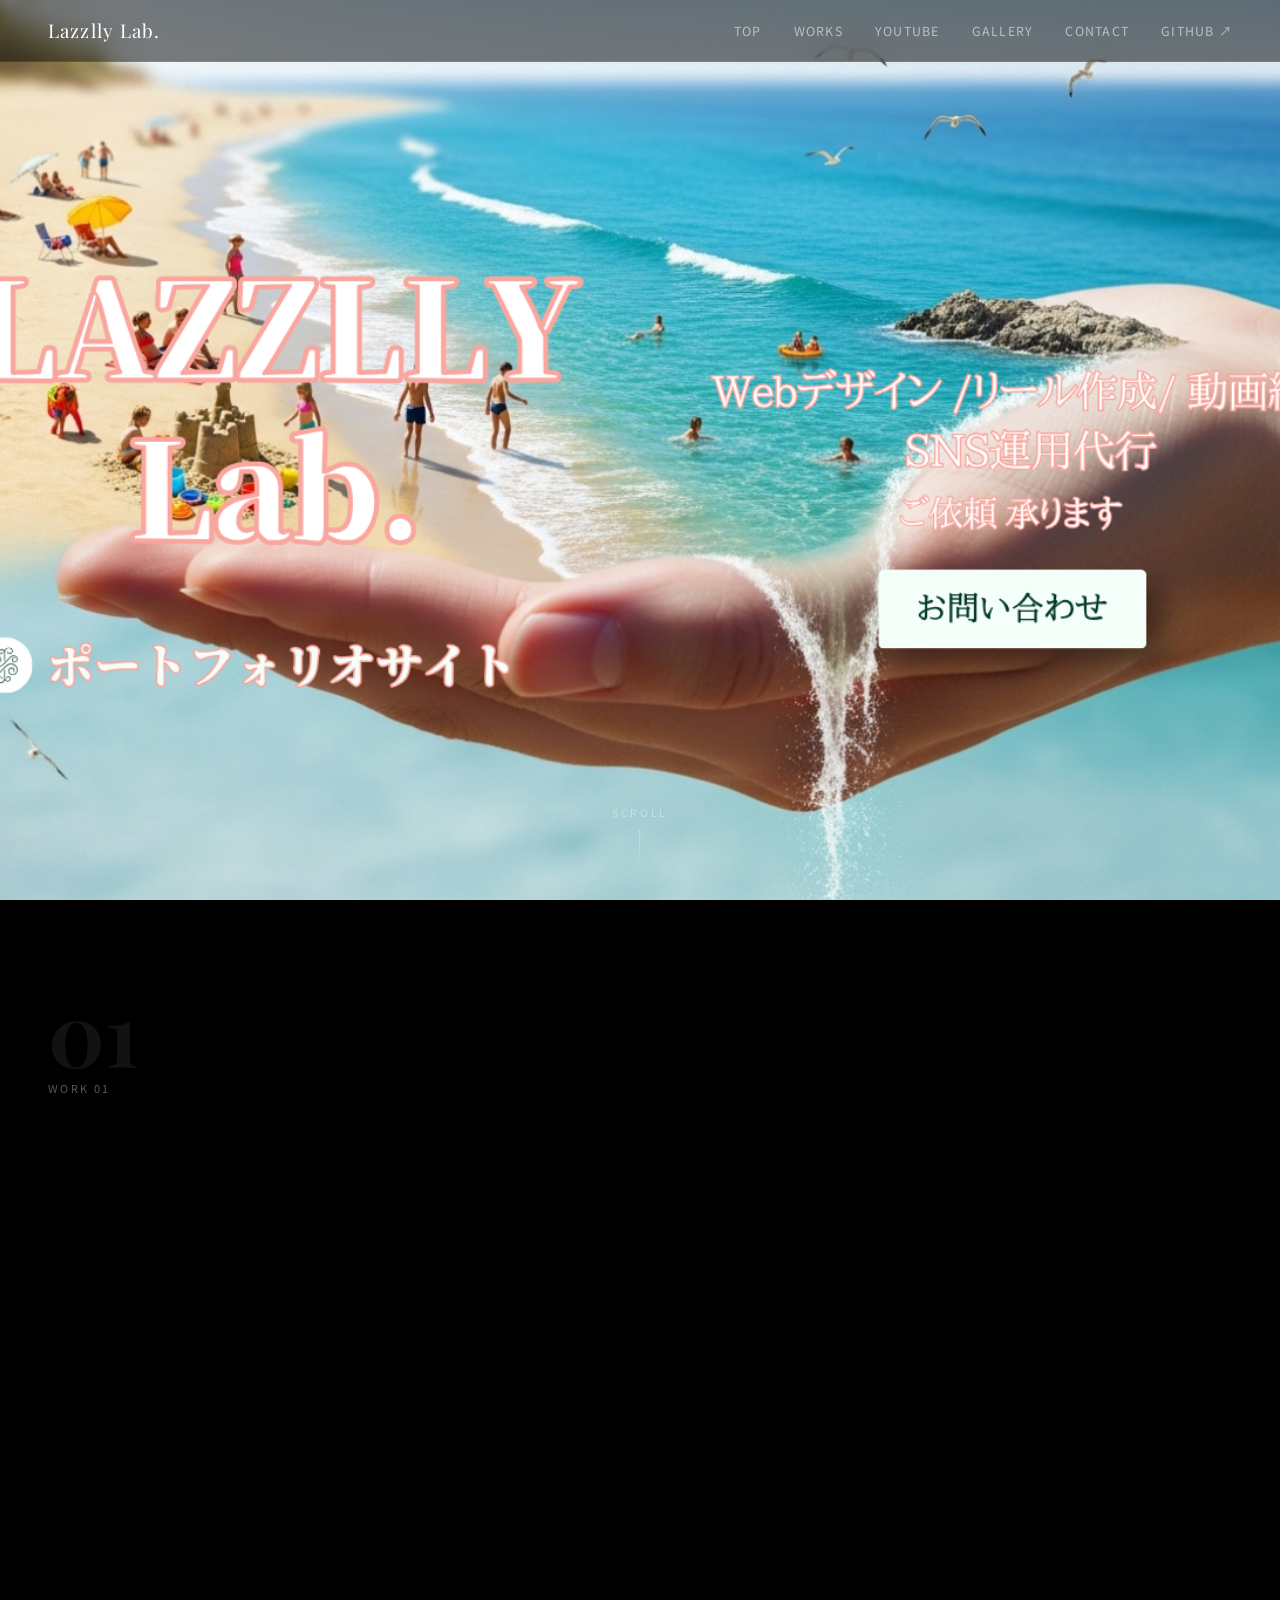
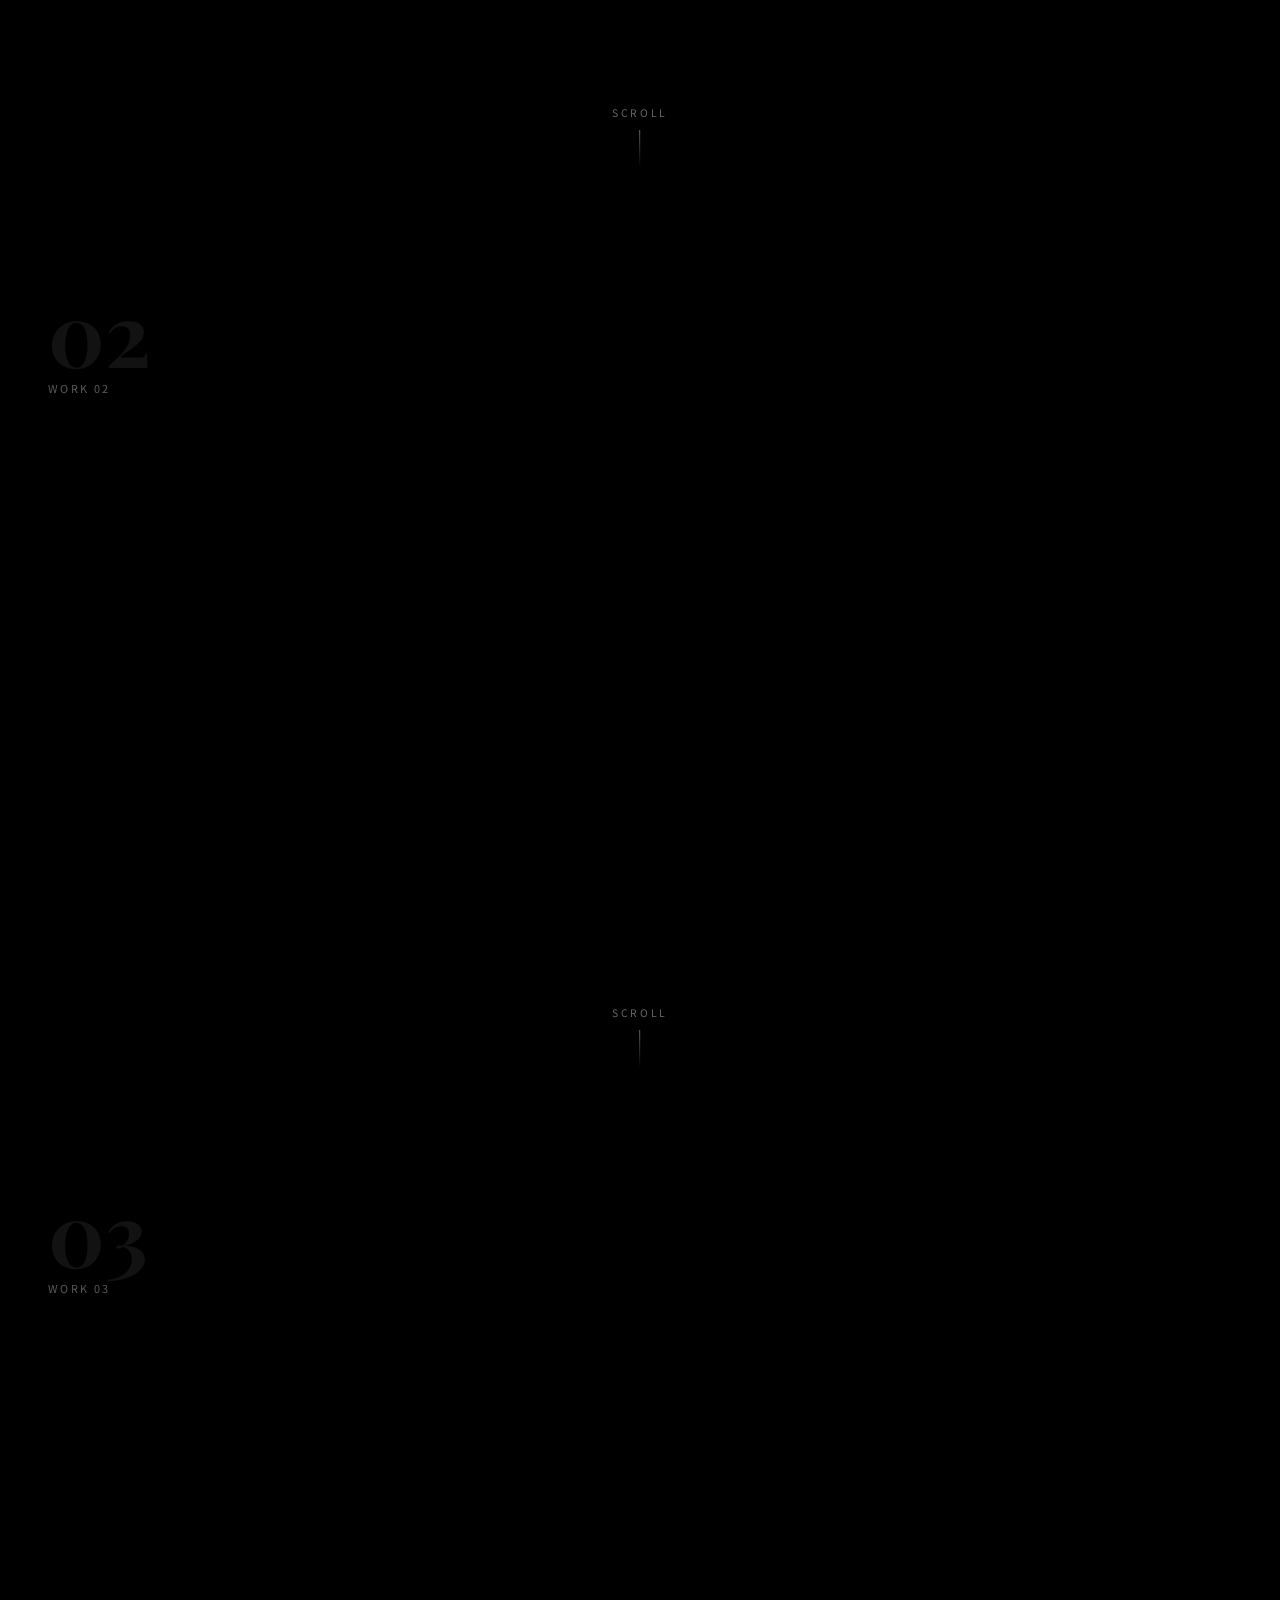
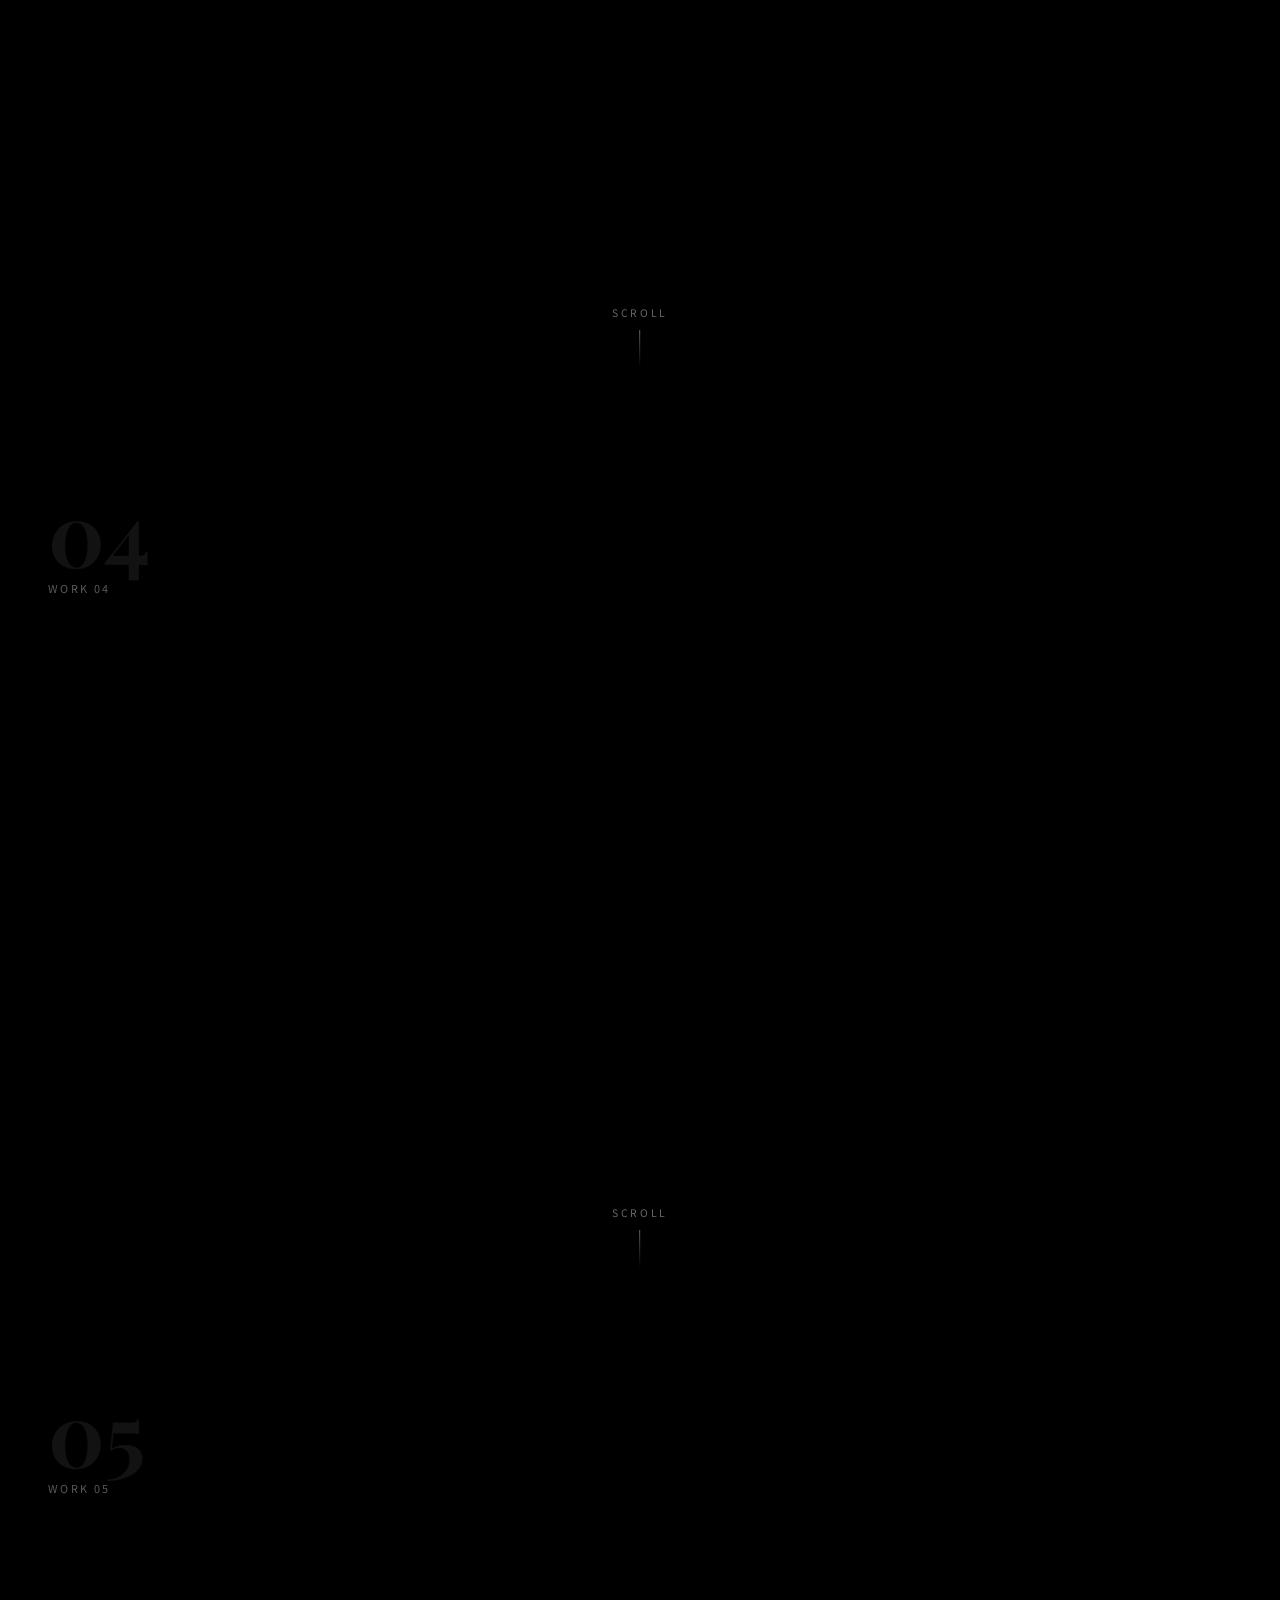
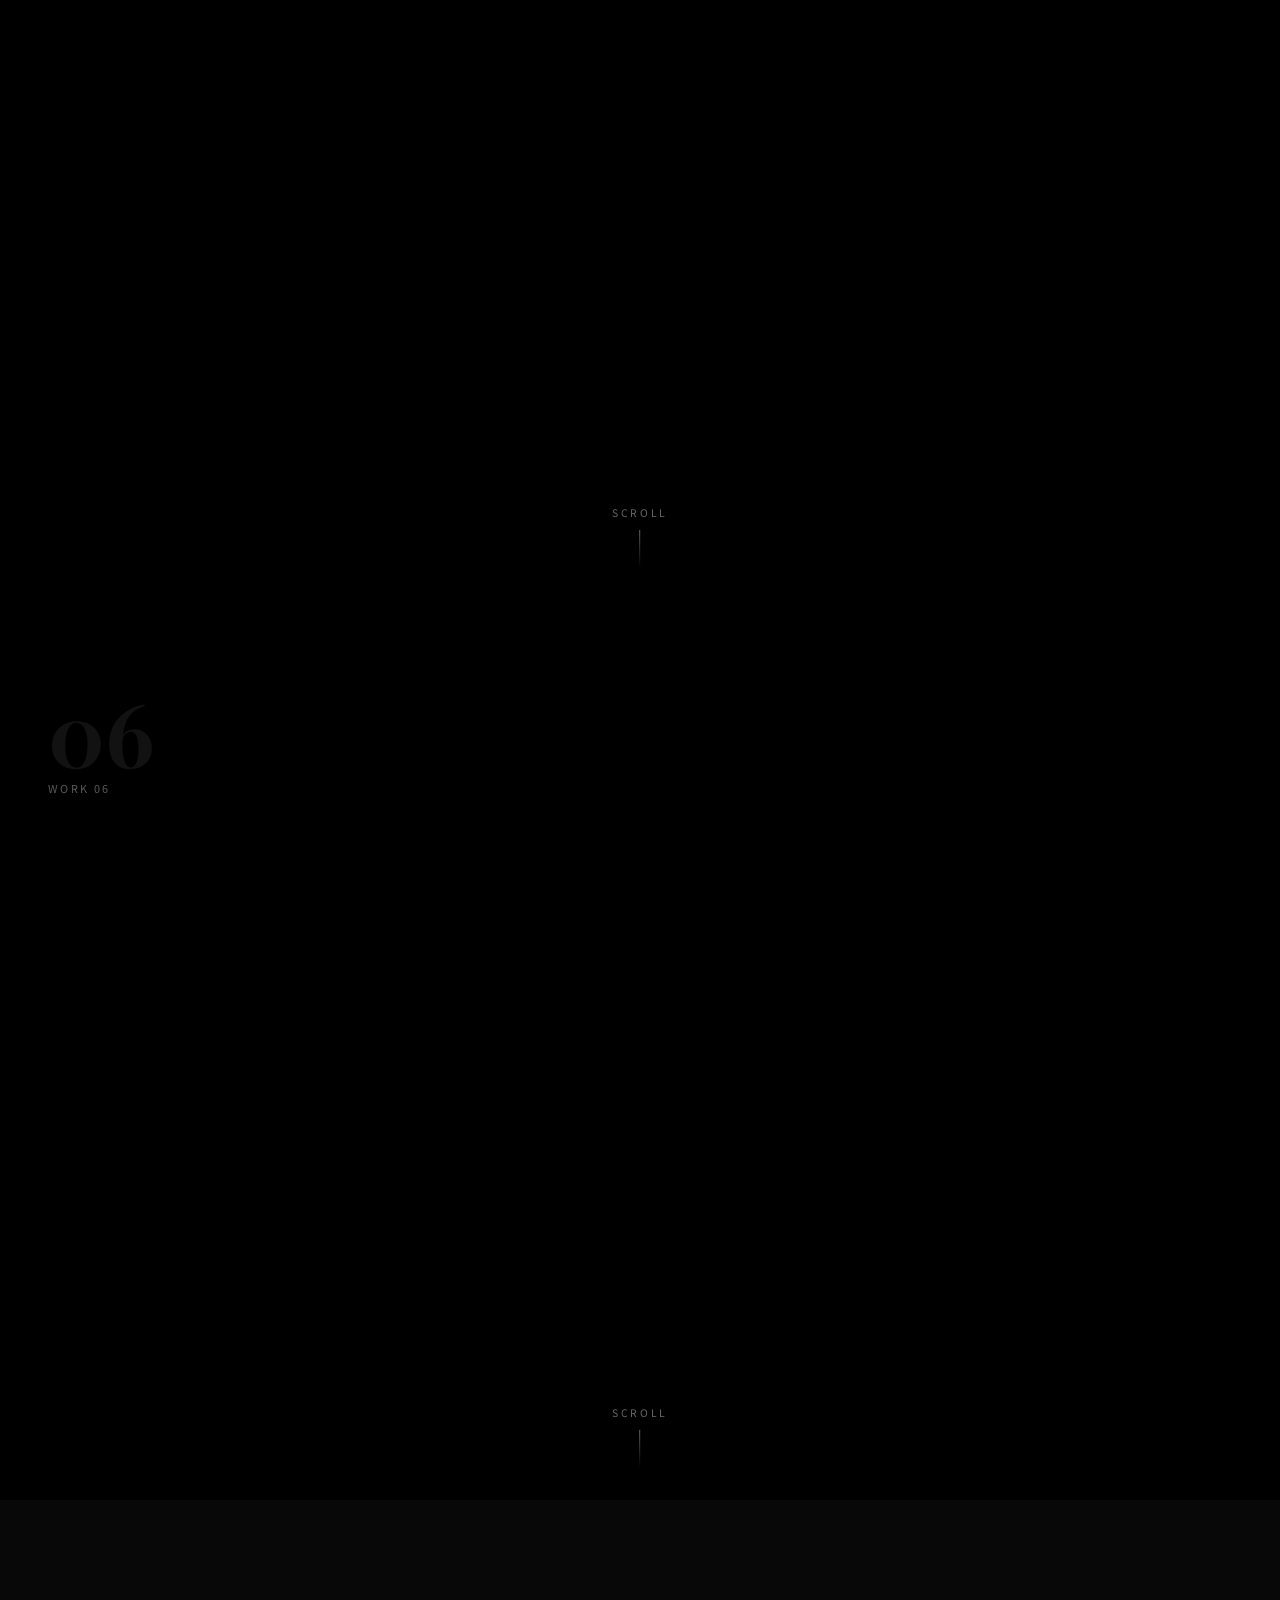
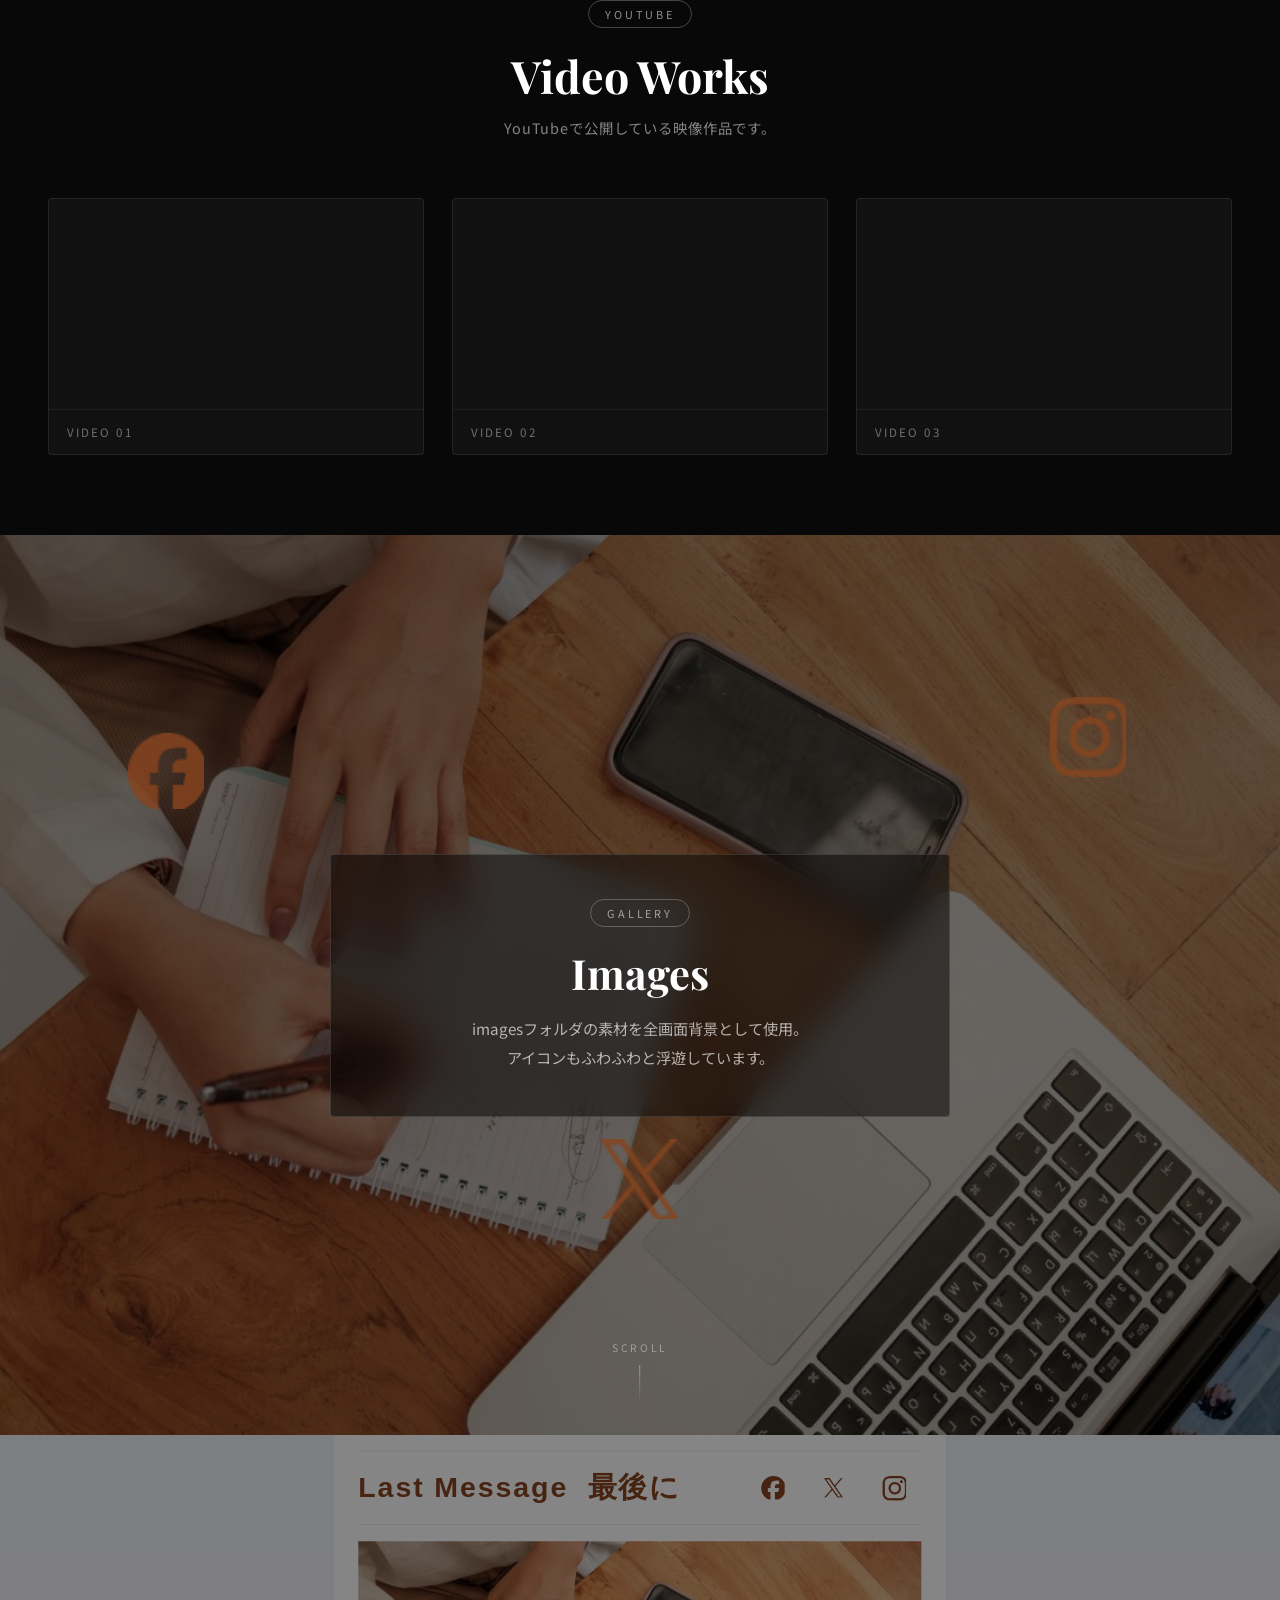
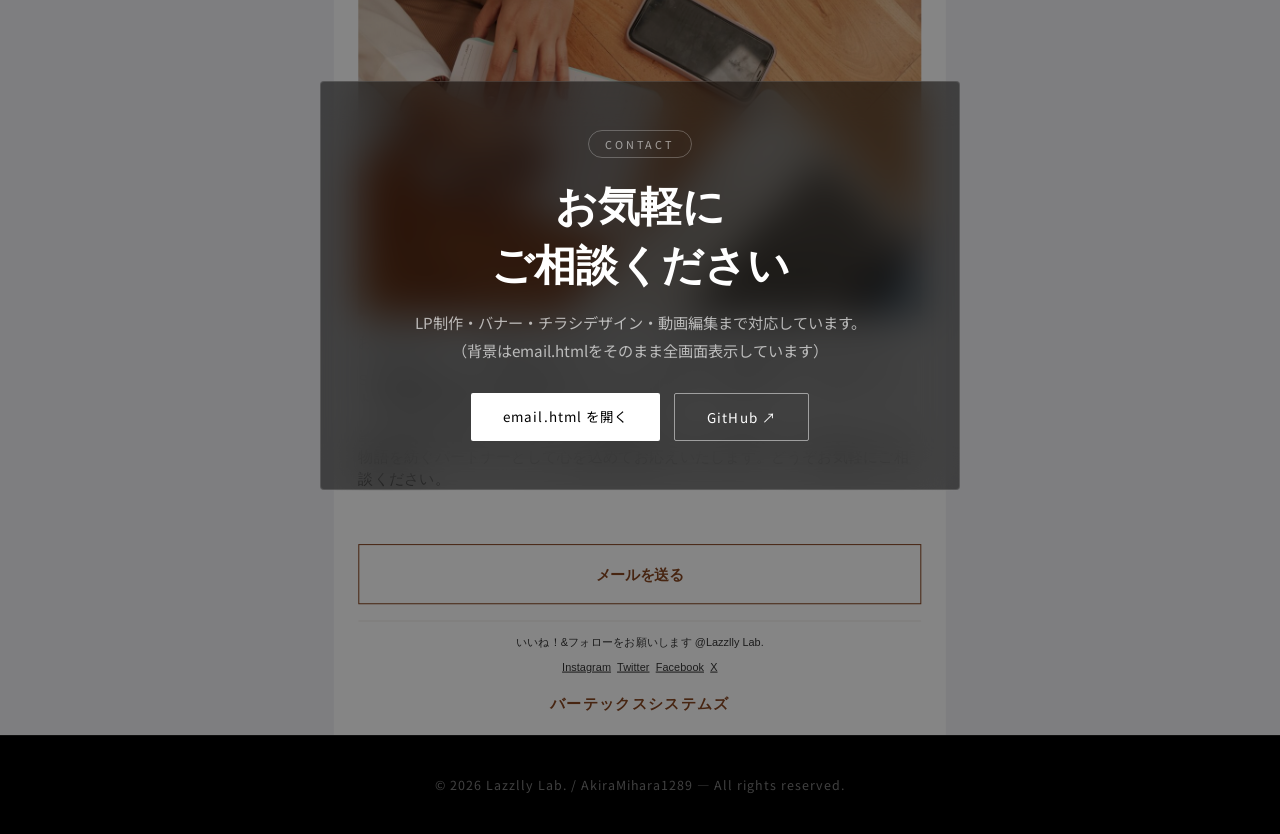
==== index.html @ 840fc4e5 "Add files via upload" ====
<!DOCTYPE html>
<html lang="ja">
<head>
  <meta charset="UTF-8">
  <meta name="viewport" content="width=device-width, initial-scale=1.0">
  <title>Portfolio | Lazzlly Lab.</title>
  <link rel="preconnect" href="https://fonts.googleapis.com">
  <link href="https://fonts.googleapis.com/css2?family=Playfair+Display:ital,wght@0,400;0,700;1,400&family=Noto+Sans+JP:wght@300;400&display=swap" rel="stylesheet">
  <style>
    *, *::before, *::after { box-sizing: border-box; margin: 0; padding: 0; }
    html { scroll-behavior: smooth; }

    body {
      font-family: "Noto Sans JP", sans-serif;
      color: #fff;
      background: #080808;
      overflow-x: hidden;
    }

    a { color: inherit; text-decoration: none; }

    /* ========= ナビ ========= */
    nav {
      position: fixed;
      top: 0; left: 0; right: 0;
      z-index: 100;
      padding: 18px 48px;
      display: flex;
      align-items: center;
      justify-content: space-between;
      background: rgba(0, 0, 0, 0.5);
      backdrop-filter: blur(16px);
      -webkit-backdrop-filter: blur(16px);
      border-bottom: 1px solid rgba(255,255,255,0.08);
    }

    .logo {
      font-family: "Playfair Display", serif;
      font-size: 1.18rem;
      letter-spacing: 0.06em;
      color: #fff;
    }

    .nav-links {
      display: flex;
      gap: 32px;
      font-size: 0.78rem;
      letter-spacing: 0.1em;
      text-transform: uppercase;
      color: rgba(255,255,255,0.55);
    }

    .nav-links a:hover { color: #fff; transition: color 0.2s; }

    /* ========= 共通セクション ========= */
    .sec {
      position: relative;
      width: 100%;
      height: 100vh;
      min-height: 500px;
      overflow: hidden;
      display: flex;
      align-items: center;
      justify-content: center;
      background: #000;
    }

    /* 全画面背景動画 — contain で全体表示（横動画） */
    .sec-video {
      position: absolute;
      inset: 0;
      width: 100%;
      height: 100%;
      object-fit: contain;
      z-index: 0;
    }

    /* 縦長（A4）動画 — cover で横幅いっぱいに表示 */
    .sec-video-cover {
      position: absolute;
      inset: 0;
      width: 100%;
      height: 100%;
      object-fit: cover;
      z-index: 0;
    }

    /* 全画面背景画像 */
    .sec-img {
      position: absolute;
      inset: 0;
      background-size: cover;
      background-position: center;
      z-index: 0;
    }

    /* 薄いオーバーレイ */
    .ov {
      position: absolute;
      inset: 0;
      z-index: 1;
    }

    /* ヒーローテキストパネル */
    .hero-box {
      position: relative;
      z-index: 2;
      text-align: center;
      padding: 52px 60px;
      max-width: 780px;
      width: 90%;
      background: rgba(0, 0, 0, 0.42);
      backdrop-filter: blur(18px);
      -webkit-backdrop-filter: blur(18px);
      border: 1px solid rgba(255,255,255,0.15);
      border-radius: 4px;
    }

    .tag {
      display: inline-block;
      font-size: 0.68rem;
      letter-spacing: 0.26em;
      text-transform: uppercase;
      color: rgba(255,255,255,0.55);
      margin-bottom: 18px;
      padding: 5px 16px;
      border: 1px solid rgba(255,255,255,0.25);
      border-radius: 999px;
    }

    .hero-box h1 {
      font-family: "Playfair Display", serif;
      font-weight: 700;
      font-size: clamp(2.2rem, 5.5vw, 3.8rem);
      line-height: 1.2;
      letter-spacing: 0.01em;
      margin-bottom: 18px;
      text-shadow: 0 4px 32px rgba(0,0,0,0.6);
      color: #fff;
    }

    .hero-box h1 em {
      font-style: italic;
      color: rgba(255,255,255,0.75);
    }

    .hero-box p {
      font-size: clamp(0.88rem, 1.6vw, 0.98rem);
      color: rgba(255,255,255,0.7);
      line-height: 1.9;
      margin-bottom: 28px;
    }

    .btn-row {
      display: flex;
      gap: 14px;
      justify-content: center;
      flex-wrap: wrap;
    }

    .btn {
      display: inline-block;
      padding: 13px 32px;
      border-radius: 2px;
      font-size: 0.84rem;
      font-weight: 400;
      letter-spacing: 0.08em;
      transition: 0.22s ease;
    }

    .btn-white {
      background: #fff;
      color: #000;
    }

    .btn-white:hover { background: rgba(255,255,255,0.88); }

    .btn-outline {
      border: 1px solid rgba(255,255,255,0.5);
      color: #fff;
    }

    .btn-outline:hover { background: rgba(255,255,255,0.1); }

    /* スクロール促し */
    .scroll-hint {
      position: absolute;
      bottom: 32px;
      left: 50%;
      transform: translateX(-50%);
      z-index: 5;
      font-size: 0.65rem;
      letter-spacing: 0.25em;
      text-transform: uppercase;
      color: rgba(255,255,255,0.4);
      display: flex;
      flex-direction: column;
      align-items: center;
      gap: 10px;
    }

    .scroll-hint::after {
      content: "";
      display: block;
      width: 1px;
      height: 38px;
      background: linear-gradient(to bottom, rgba(255,255,255,0.4), transparent);
      animation: scrollLine 1.8s ease-in-out infinite;
    }

    @keyframes scrollLine {
      0%, 100% { opacity: 0.4; transform: scaleY(1); }
      50%       { opacity: 1;   transform: scaleY(1.15); }
    }

    /* 番号ラベル — 動画セクション左上 */
    .work-label {
      position: absolute;
      top: 88px;
      left: 48px;
      z-index: 3;
      display: flex;
      flex-direction: column;
      gap: 4px;
    }

    .work-label .num {
      font-family: "Playfair Display", serif;
      font-size: 5.5rem;
      font-weight: 700;
      line-height: 1;
      color: rgba(255,255,255,0.07);
      user-select: none;
      pointer-events: none;
    }

    .work-label .label-text {
      font-size: 0.68rem;
      letter-spacing: 0.22em;
      text-transform: uppercase;
      color: rgba(255,255,255,0.35);
    }

    /* Gallery セクション：浮かぶアイコン */
    .float-icons {
      position: absolute;
      inset: 0;
      z-index: 2;
      pointer-events: none;
    }

    .float-icons img {
      position: absolute;
      width: 76px;
      opacity: 0.85;
      filter: drop-shadow(0 4px 20px rgba(255,255,255,0.15));
      animation: floatY 4.5s ease-in-out infinite;
    }

    .float-icons img:nth-child(1) { top: 22%; left:  10%; animation-delay: 0s; }
    .float-icons img:nth-child(2) { top: 18%; right: 12%; animation-delay: 0.9s; }
    .float-icons img:nth-child(3) { bottom: 24%; left: 50%; transform: translateX(-50%); animation-delay: 1.8s; }

    @keyframes floatY { 0%,100%{ transform: translateY(0); } 50%{ transform: translateY(-18px); } }

    .float-icons img:nth-child(3) {
      animation: floatY3 4.5s ease-in-out infinite 1.8s;
    }
    @keyframes floatY3 {
      0%,100%{ transform: translateX(-50%) translateY(0); }
      50%    { transform: translateX(-50%) translateY(-18px); }
    }

    /* Gallery テキストパネル */
    .gallery-box {
      position: relative;
      z-index: 3;
      text-align: center;
      padding: 44px 52px;
      max-width: 620px;
      width: 88%;
      background: rgba(0,0,0,0.48);
      backdrop-filter: blur(18px);
      -webkit-backdrop-filter: blur(18px);
      border: 1px solid rgba(255,255,255,0.12);
      border-radius: 4px;
    }

    .gallery-box h2, .contact-box h2 {
      font-family: "Playfair Display", serif;
      font-size: clamp(1.6rem, 3.5vw, 2.6rem);
      font-weight: 700;
      margin-bottom: 14px;
      color: #fff;
    }

    .gallery-box p, .contact-box p {
      font-size: clamp(0.86rem, 1.5vw, 0.95rem);
      color: rgba(255,255,255,0.65);
      line-height: 1.9;
      margin-bottom: 0;
    }

    /* Contact (email.html iframe背景) */
    .email-bg-wrap {
      position: absolute;
      inset: 0;
      z-index: 0;
      overflow: hidden;
    }

    .email-bg-wrap iframe {
      width: 100%;
      height: 100%;
      border: 0;
      transform: scale(1.02);
      transform-origin: center center;
      pointer-events: none;
    }

    .contact-box {
      position: relative;
      z-index: 3;
      text-align: center;
      padding: 48px 56px;
      max-width: 640px;
      width: 88%;
      background: rgba(0,0,0,0.5);
      backdrop-filter: blur(20px);
      -webkit-backdrop-filter: blur(20px);
      border: 1px solid rgba(255,255,255,0.12);
      border-radius: 4px;
    }

    .contact-box p { margin-bottom: 28px; }

    /* ======= YouTube セクション ======= */
    .yt-section {
      position: relative;
      width: 100%;
      padding: 100px 48px 80px;
      background: #080808;
      display: flex;
      flex-direction: column;
      align-items: center;
      gap: 60px;
    }

    .yt-section-header {
      text-align: center;
    }

    .yt-section-header h2 {
      font-family: "Playfair Display", serif;
      font-size: clamp(1.8rem, 4vw, 2.8rem);
      font-weight: 700;
      color: #fff;
      margin-bottom: 12px;
    }

    .yt-section-header p {
      font-size: 0.9rem;
      color: rgba(255,255,255,0.5);
      letter-spacing: 0.06em;
    }

    .yt-grid {
      display: grid;
      grid-template-columns: repeat(3, 1fr);
      gap: 28px;
      width: 100%;
      max-width: 1200px;
    }

    .yt-item {
      display: flex;
      flex-direction: column;
      gap: 0;
      border: 1px solid rgba(255,255,255,0.08);
      border-radius: 4px;
      overflow: hidden;
      background: #111;
    }

    .yt-item .yt-embed-wrap {
      position: relative;
      width: 100%;
      padding-top: 56.25%;
    }

    .yt-item .yt-embed-wrap iframe {
      position: absolute;
      inset: 0;
      width: 100%;
      height: 100%;
      border: 0;
    }

    .yt-item .yt-label {
      padding: 14px 18px;
      font-size: 0.72rem;
      letter-spacing: 0.18em;
      text-transform: uppercase;
      color: rgba(255,255,255,0.4);
      border-top: 1px solid rgba(255,255,255,0.06);
    }

    @media (max-width: 900px) {
      .yt-grid { grid-template-columns: 1fr; max-width: 560px; }
      .yt-section { padding: 80px 24px 60px; }
    }

    /* フッター */
    footer {
      background: #000;
      text-align: center;
      padding: 40px 20px;
      color: rgba(255,255,255,0.25);
      font-size: 0.78rem;
      letter-spacing: 0.08em;
      border-top: 1px solid rgba(255,255,255,0.06);
    }

    /* ======= レスポンシブ ======= */
    @media (max-width: 600px) {
      nav { padding: 14px 20px; }
      .nav-links { display: none; }
      .hero-box { padding: 32px 24px; }
      .gallery-box, .contact-box { padding: 30px 22px; }
      .work-label .num { font-size: 3.5rem; }
      .float-icons img { width: 54px; }
    }
  </style>
</head>
<body>

  <!-- ナビ -->
  <nav>
    <span class="logo">Lazzlly Lab.</span>
    <div class="nav-links">
      <a href="#hero">Top</a>
      <a href="#v1">Works</a>
      <a href="#youtube">YouTube</a>
      <a href="#gallery">Gallery</a>
      <a href="#contact">Contact</a>
      <a href="https://github.com/AkiraMihara1289/MyPortfolio" target="_blank" rel="noopener">GitHub ↗</a>
    </div>
  </nav>

  <!-- ======== HERO ======== -->
  <section class="sec" id="hero">
    <div class="sec-img" style="background-image: url('./PF.png');"></div>

    <div class="scroll-hint">scroll</div>
  </section>

  <!-- ======== WORK 01 ======== -->
  <section class="sec" id="v1">
    <div class="work-label">
      <span class="num">01</span>
      <span class="label-text">Work 01</span>
    </div>
    <video class="sec-video" src="./1.mp4" autoplay muted loop playsinline preload="metadata"></video>
    <div class="scroll-hint">scroll</div>
  </section>

  <!-- ======== WORK 02 ======== -->
  <section class="sec" id="v2">
    <div class="work-label">
      <span class="num">02</span>
      <span class="label-text">Work 02</span>
    </div>
    <video class="sec-video" src="./2.mp4" autoplay muted loop playsinline preload="metadata"></video>
    <div class="scroll-hint">scroll</div>
  </section>

  <!-- ======== WORK 03 ======== -->
  <section class="sec" id="v3">
    <div class="work-label">
      <span class="num">03</span>
      <span class="label-text">Work 03</span>
    </div>
    <video class="sec-video" src="./3.mp4" autoplay muted loop playsinline preload="metadata"></video>
    <div class="scroll-hint">scroll</div>
  </section>

  <!-- ======== WORK 04 ======== -->
  <section class="sec" id="v4">
    <div class="work-label">
      <span class="num">04</span>
      <span class="label-text">Work 04</span>
    </div>
    <video class="sec-video" src="./4.mp4" autoplay muted loop playsinline preload="metadata"></video>
    <div class="scroll-hint">scroll</div>
  </section>

  <!-- ======== WORK 05 ======== -->
  <section class="sec" id="v5">
    <div class="work-label">
      <span class="num">05</span>
      <span class="label-text">Work 05</span>
    </div>
    <video class="sec-video" src="./5.mp4" autoplay muted loop playsinline preload="metadata"></video>
    <div class="scroll-hint">scroll</div>
  </section>

  <!-- ======== WORK 06 : 8.mp4 ======== -->
  <section class="sec" id="v6">
    <div class="work-label">
      <span class="num">06</span>
      <span class="label-text">Work 06</span>
    </div>
    <video class="sec-video" src="./8.mp4" autoplay muted loop playsinline preload="metadata"></video>
    <div class="scroll-hint">scroll</div>
  </section>

  <!-- ======== YOUTUBE ======== -->
  <section class="yt-section" id="youtube">
    <div class="yt-section-header">
      <span class="tag">YouTube</span>
      <h2>Video Works</h2>
      <p>YouTubeで公開している映像作品です。</p>
    </div>

    <div class="yt-grid">
      <div class="yt-item">
        <div class="yt-embed-wrap">
          <iframe src="https://www.youtube.com/embed/GNHDcUYDhSk" title="YouTube video 1"
            allow="accelerometer; autoplay; clipboard-write; encrypted-media; gyroscope; picture-in-picture"
            allowfullscreen loading="lazy"></iframe>
        </div>
        <span class="yt-label">Video 01</span>
      </div>

      <div class="yt-item">
        <div class="yt-embed-wrap">
          <iframe src="https://www.youtube.com/embed/oXhrMMxpMfw" title="YouTube video 2"
            allow="accelerometer; autoplay; clipboard-write; encrypted-media; gyroscope; picture-in-picture"
            allowfullscreen loading="lazy"></iframe>
        </div>
        <span class="yt-label">Video 02</span>
      </div>

      <div class="yt-item">
        <div class="yt-embed-wrap">
          <iframe src="https://www.youtube.com/embed/CLzW-r_4Ve4" title="YouTube video 3"
            allow="accelerometer; autoplay; clipboard-write; encrypted-media; gyroscope; picture-in-picture"
            allowfullscreen loading="lazy"></iframe>
        </div>
        <span class="yt-label">Video 03</span>
      </div>
    </div>
  </section>

  <!-- ======== GALLERY ======== -->
  <section class="sec" id="gallery">
    <div class="sec-img" style="background-image: url('./images/743343acc60001a98960d8dd3879ae0a.jpg');"></div>
    <div class="ov" style="background: rgba(0,0,0,0.58);"></div>

    <div class="float-icons" aria-hidden="true">
      <img src="./images/67f7b4a8cc5bed6fef6df5410125eea2.png" alt="">
      <img src="./images/22ae7c6674304fe17995387451e04d4c.png" alt="">
      <img src="./images/d22f91838b190bf7317ab8ab18d3028c.png" alt="">
    </div>

    <div class="gallery-box">
      <span class="tag">Gallery</span>
      <h2>Images</h2>
      <p>imagesフォルダの素材を全画面背景として使用。<br>アイコンもふわふわと浮遊しています。</p>
    </div>

    <div class="scroll-hint">scroll</div>
  </section>

  <!-- ======== CONTACT ======== -->
  <section class="sec" id="contact">
    <div class="email-bg-wrap">
      <iframe src="./email.html" title="email background" tabindex="-1" aria-hidden="true"></iframe>
    </div>
    <div class="ov" style="background: rgba(0,0,0,0.48);"></div>

    <div class="contact-box">
      <span class="tag">Contact</span>
      <h2>お気軽に<br>ご相談ください</h2>
      <p>LP制作・バナー・チラシデザイン・動画編集まで対応しています。<br>（背景はemail.htmlをそのまま全画面表示しています）</p>
      <div class="btn-row">
        <a class="btn btn-white" href="./email.html" target="_blank" rel="noopener">email.html を開く</a>
        <a class="btn btn-outline" href="https://github.com/AkiraMihara1289/MyPortfolio" target="_blank" rel="noopener">GitHub ↗</a>
      </div>
    </div>
  </section>

  <footer>
    <p>© 2026 Lazzlly Lab. / AkiraMihara1289 — All rights reserved.</p>
  </footer>

  <script>
    const videos = document.querySelectorAll('video.sec-video, video.sec-video-cover');
    const vObs = new IntersectionObserver((entries) => {
      entries.forEach(e => {
        if (e.isIntersecting) {
          e.target.play().catch(() => {});
        } else {
          e.target.pause();
        }
      });
    }, { threshold: 0.2 });
    videos.forEach(v => vObs.observe(v));
  </script>
</body>
</html>
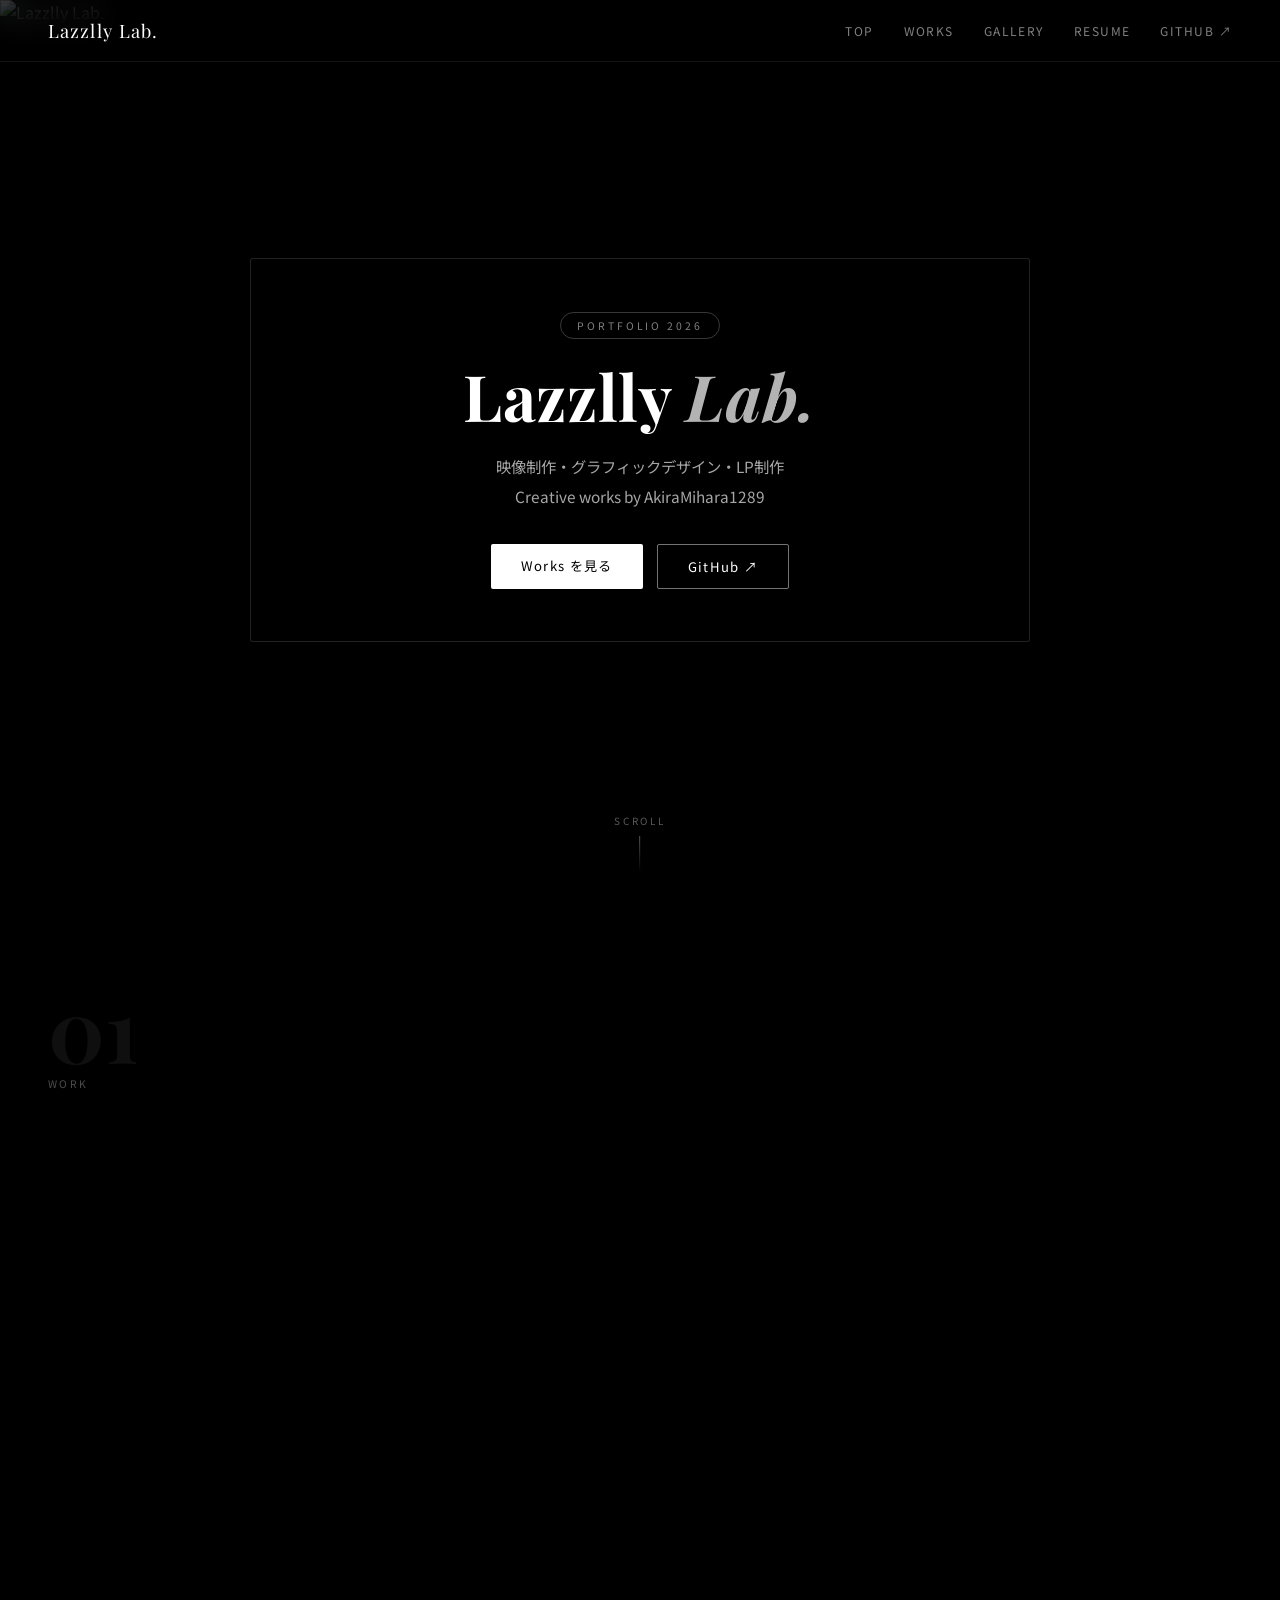
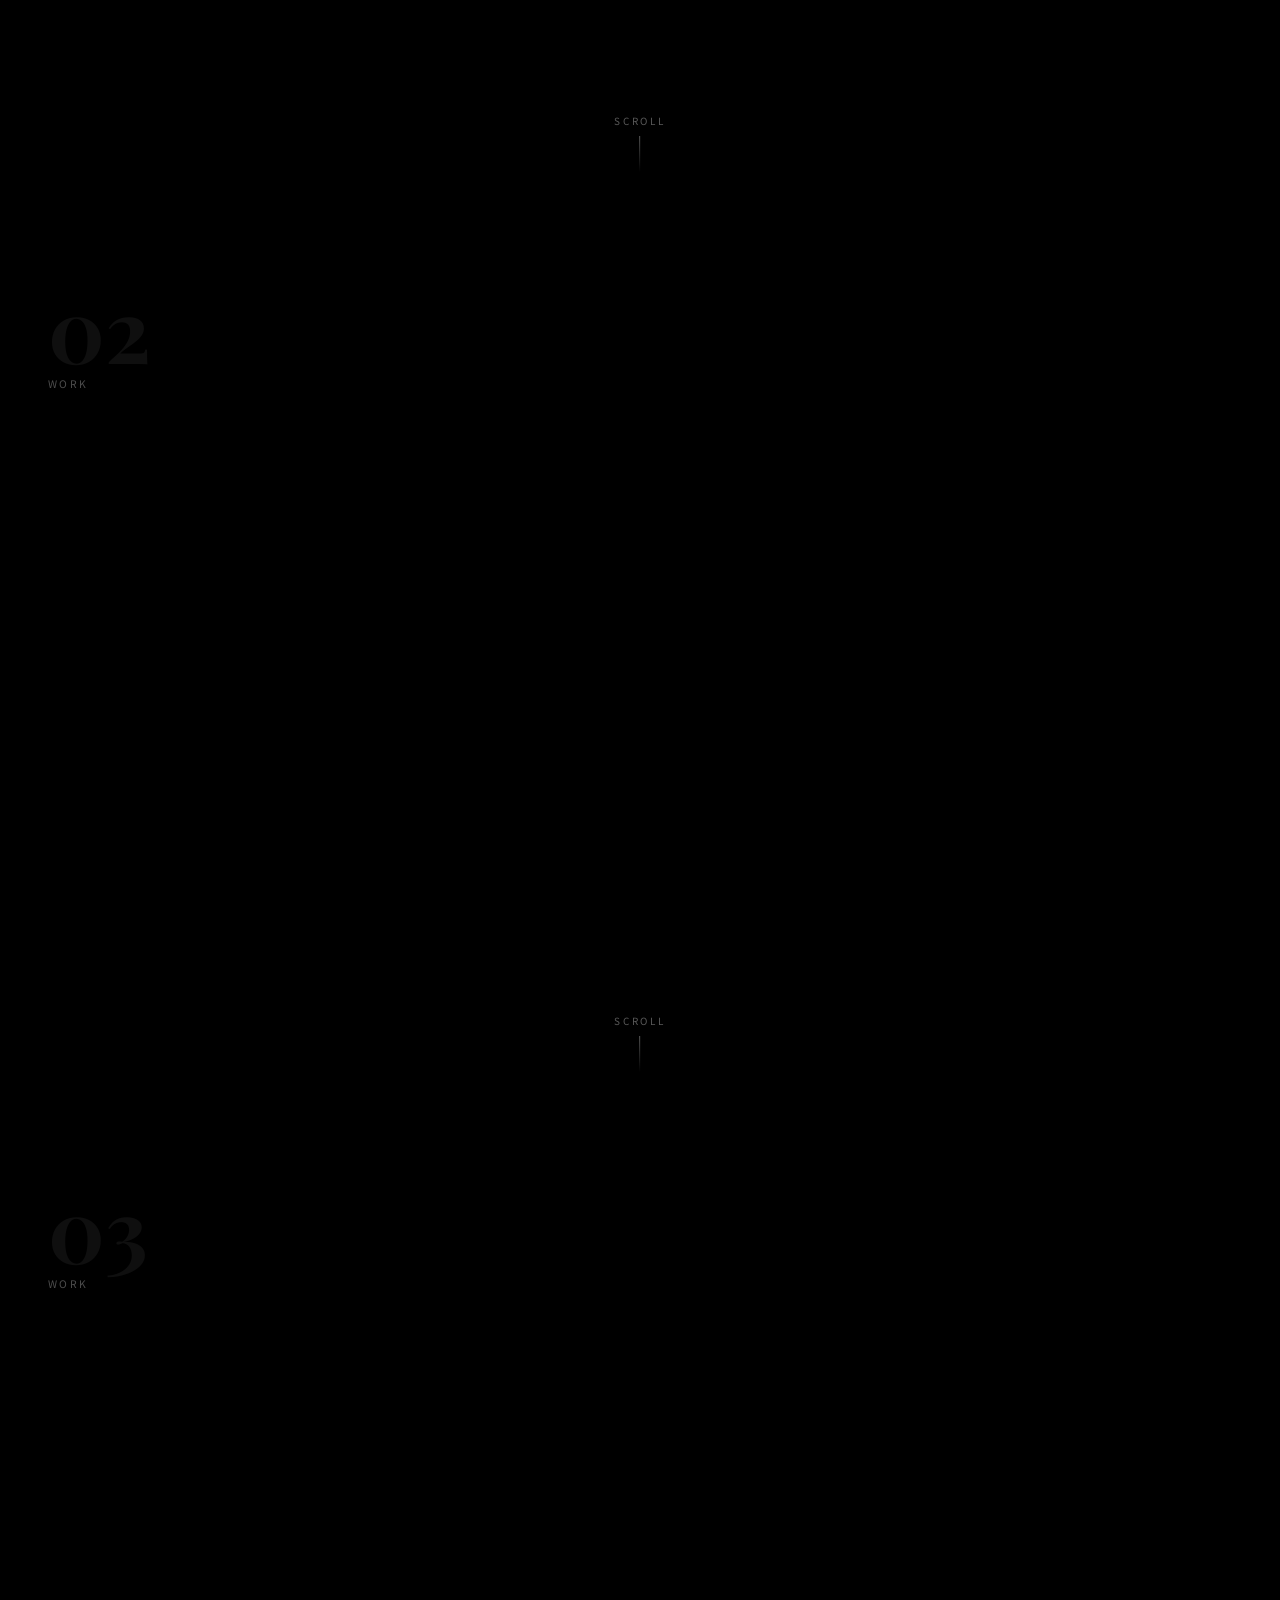
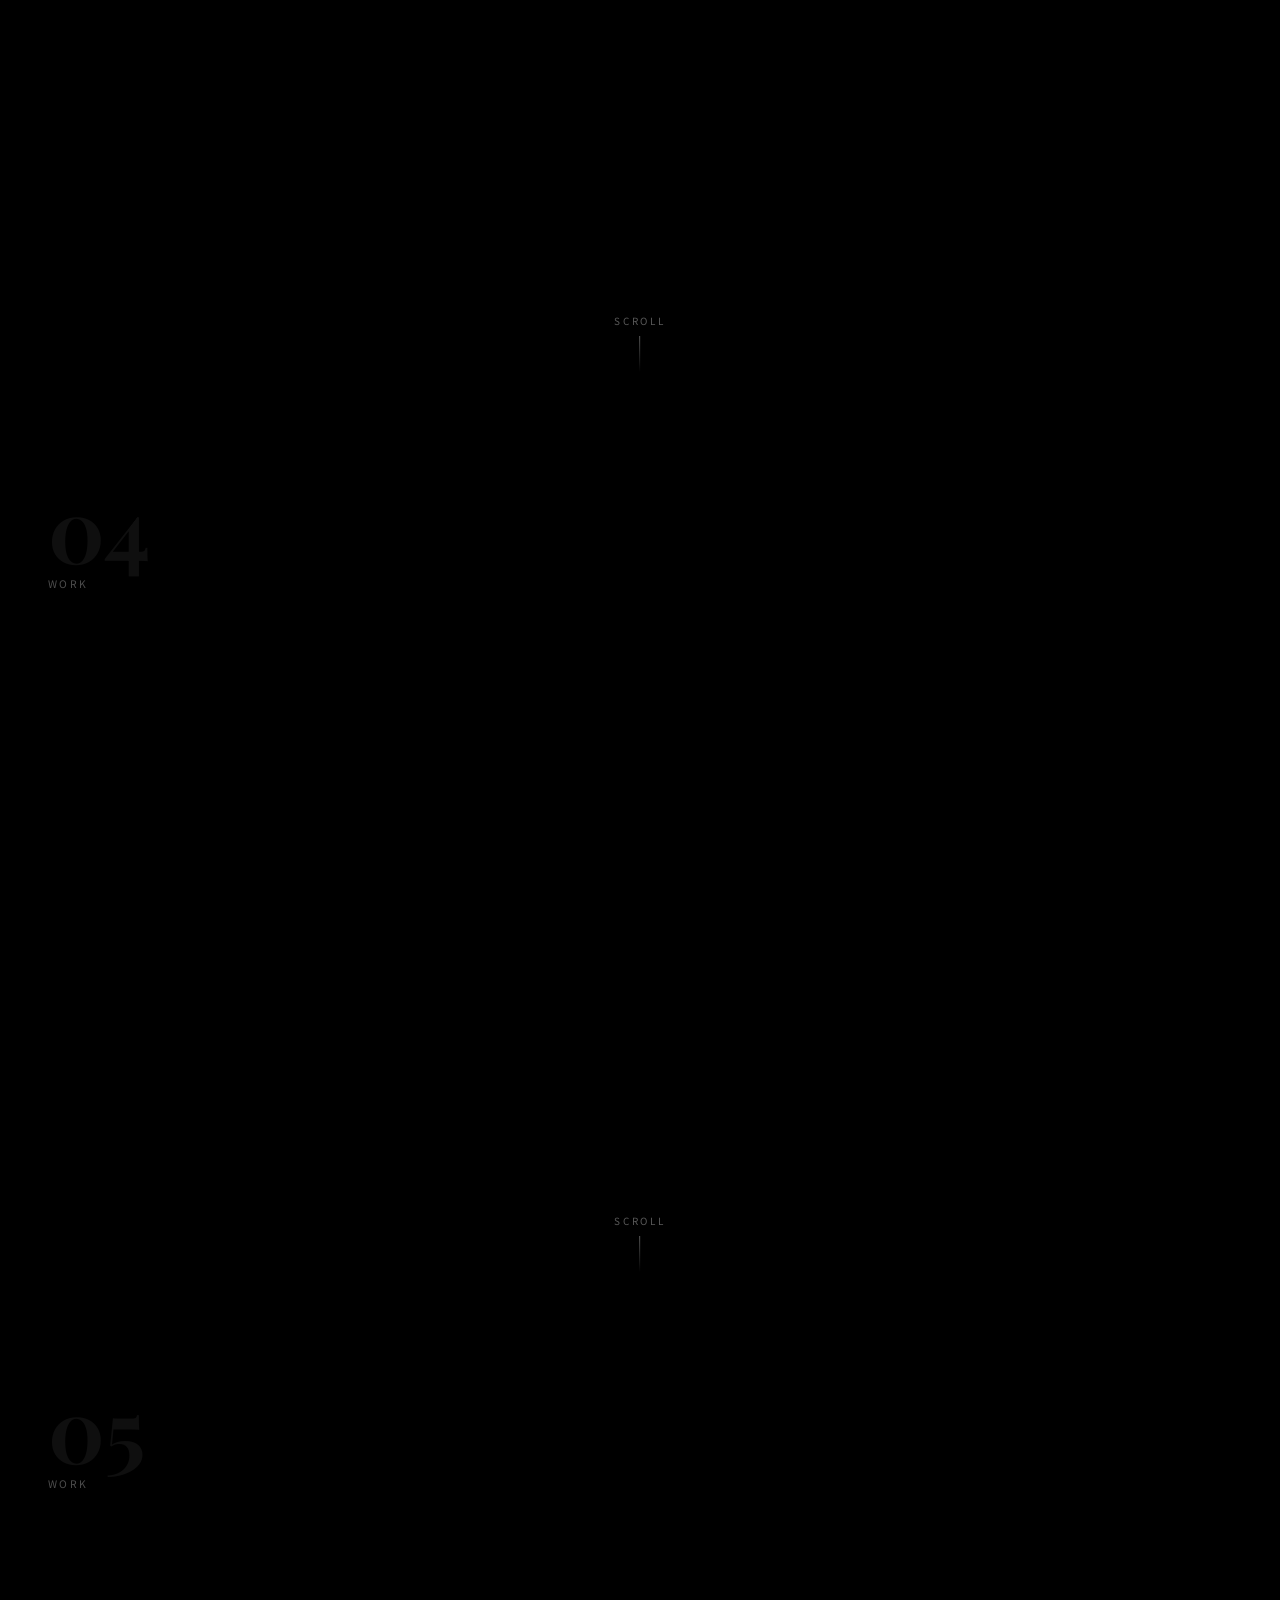
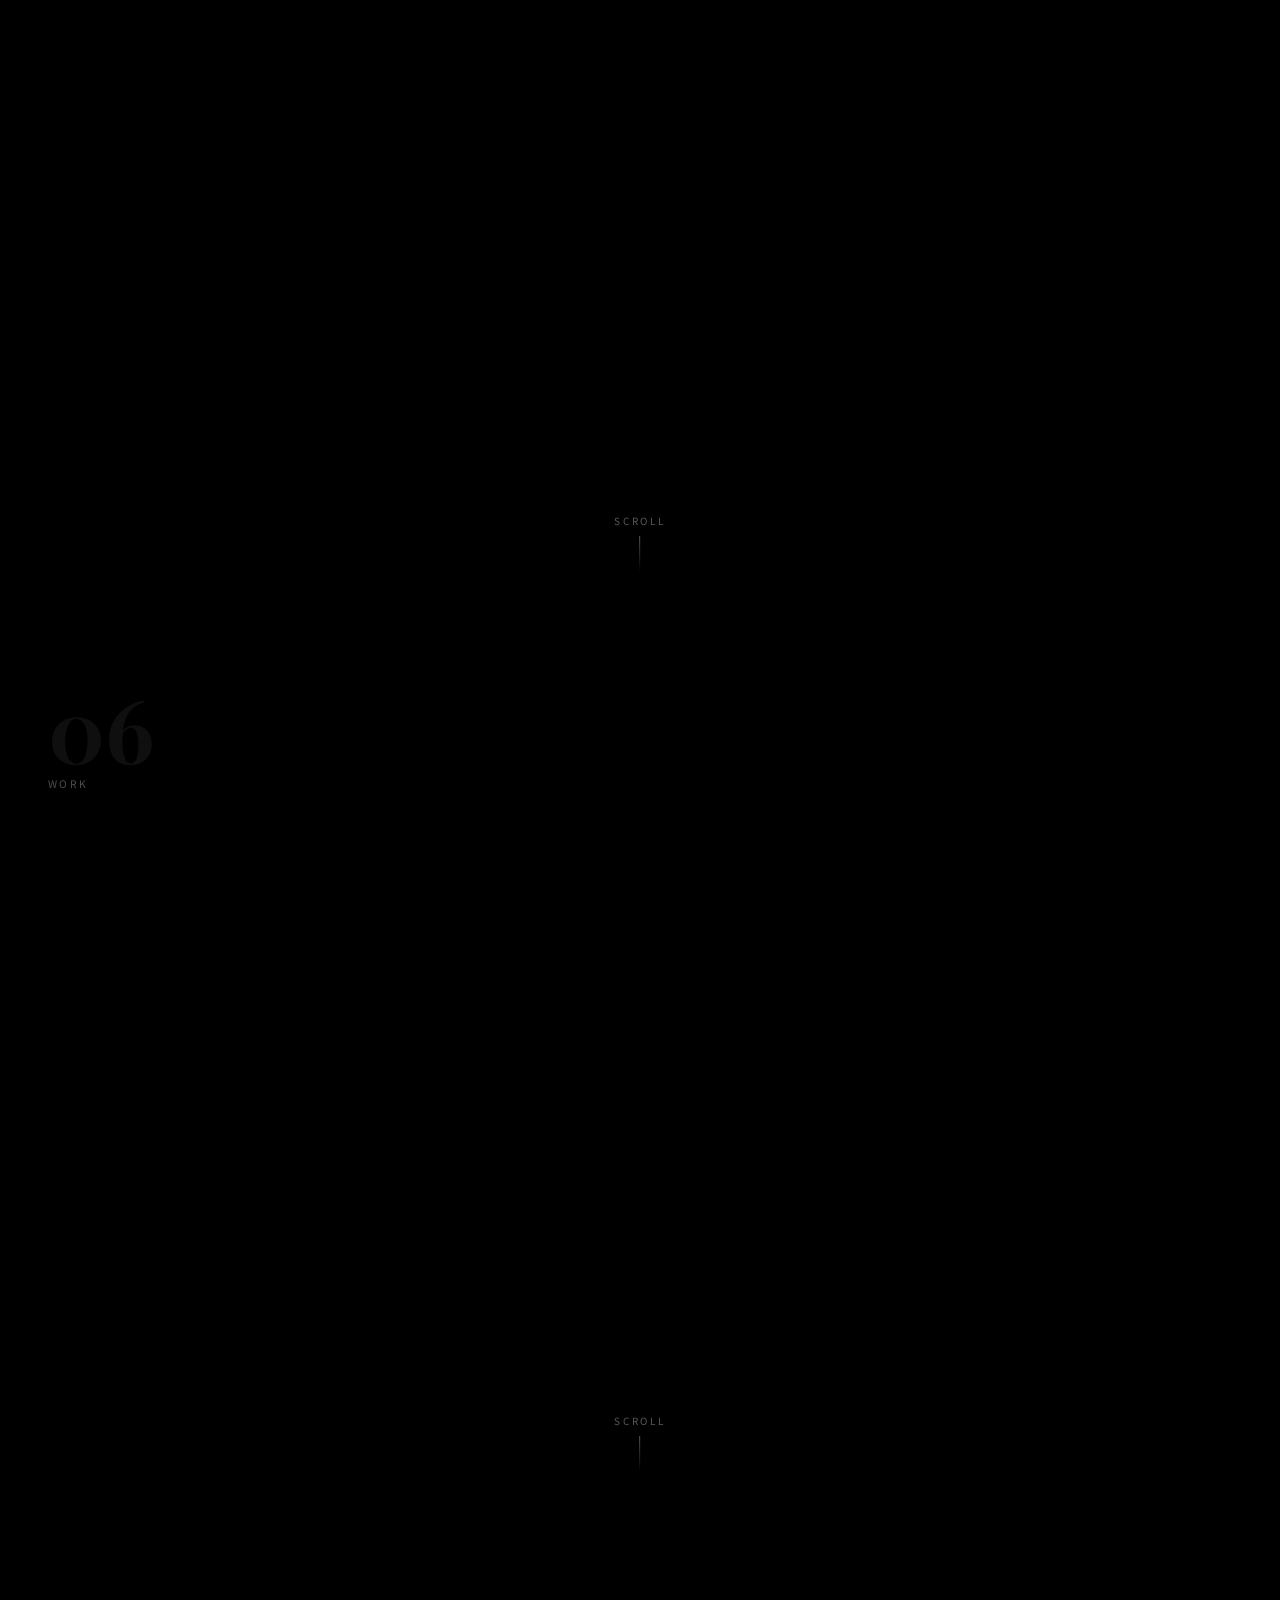
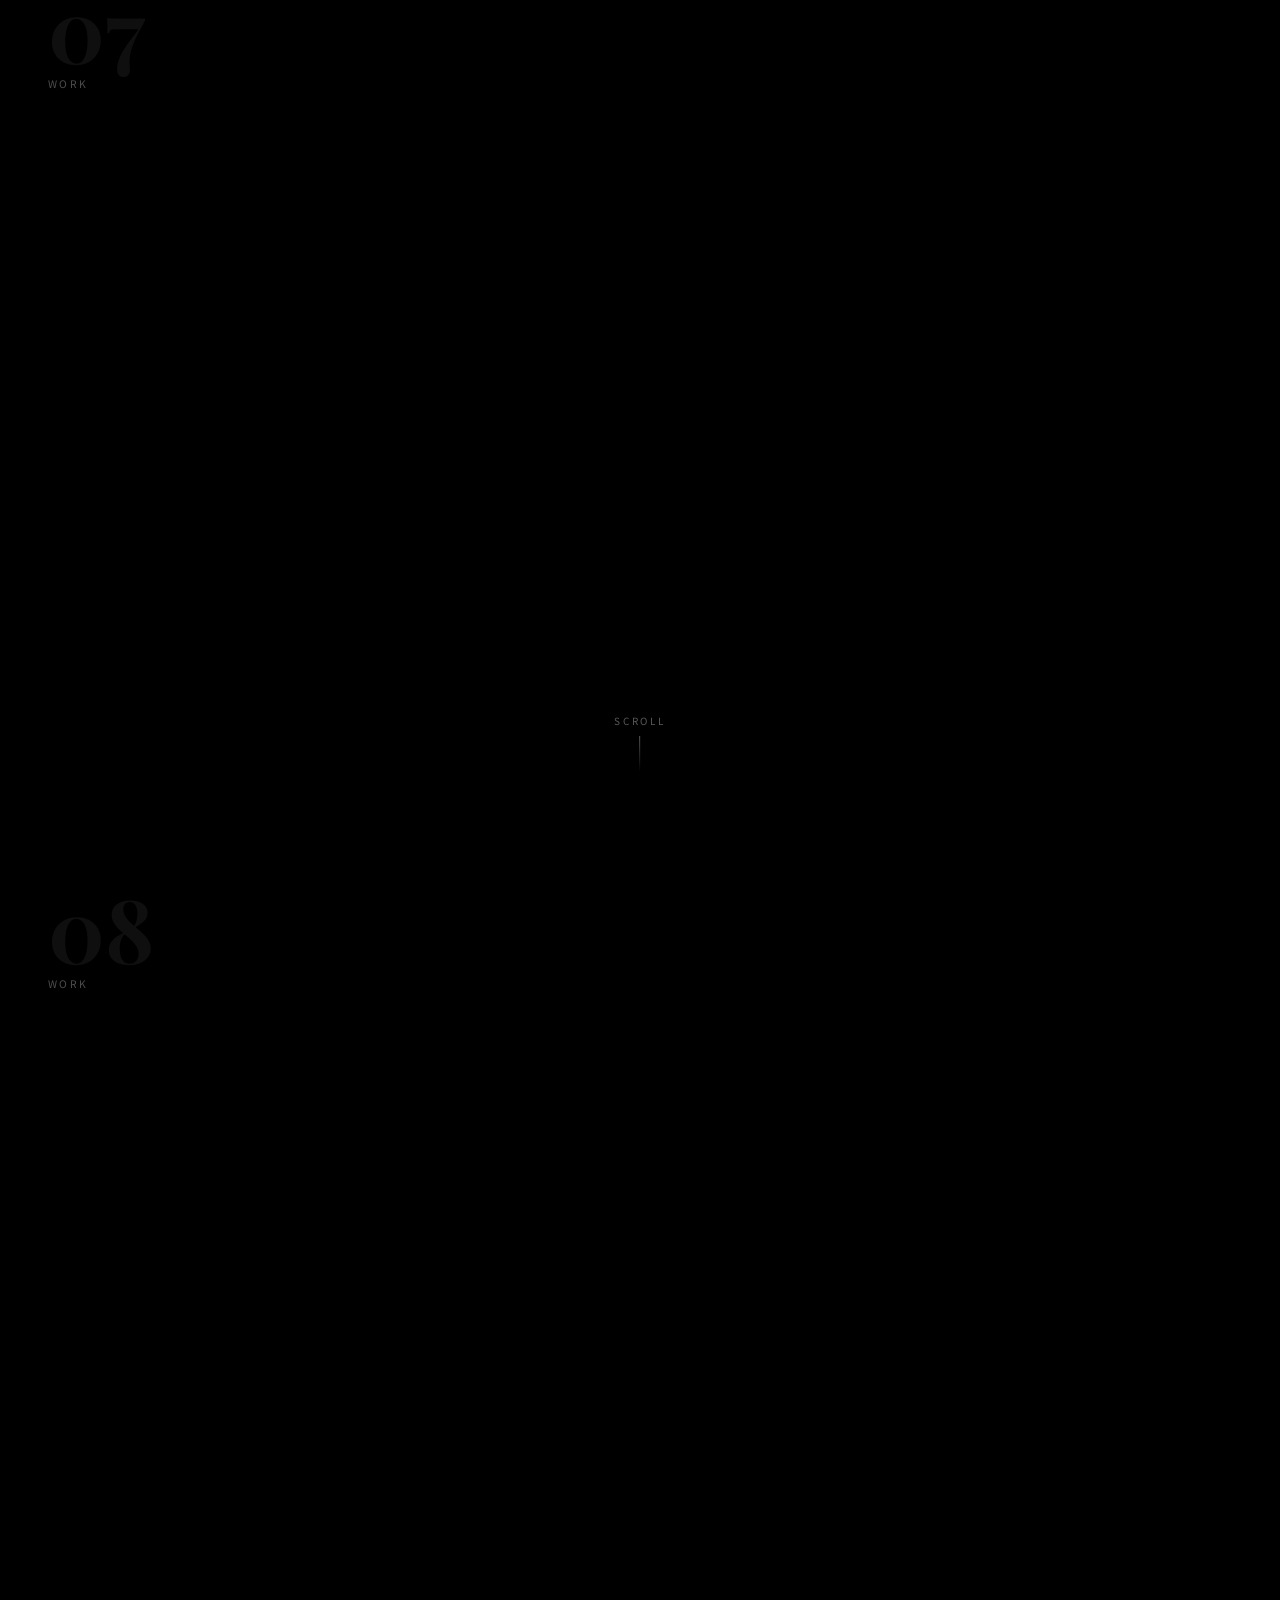
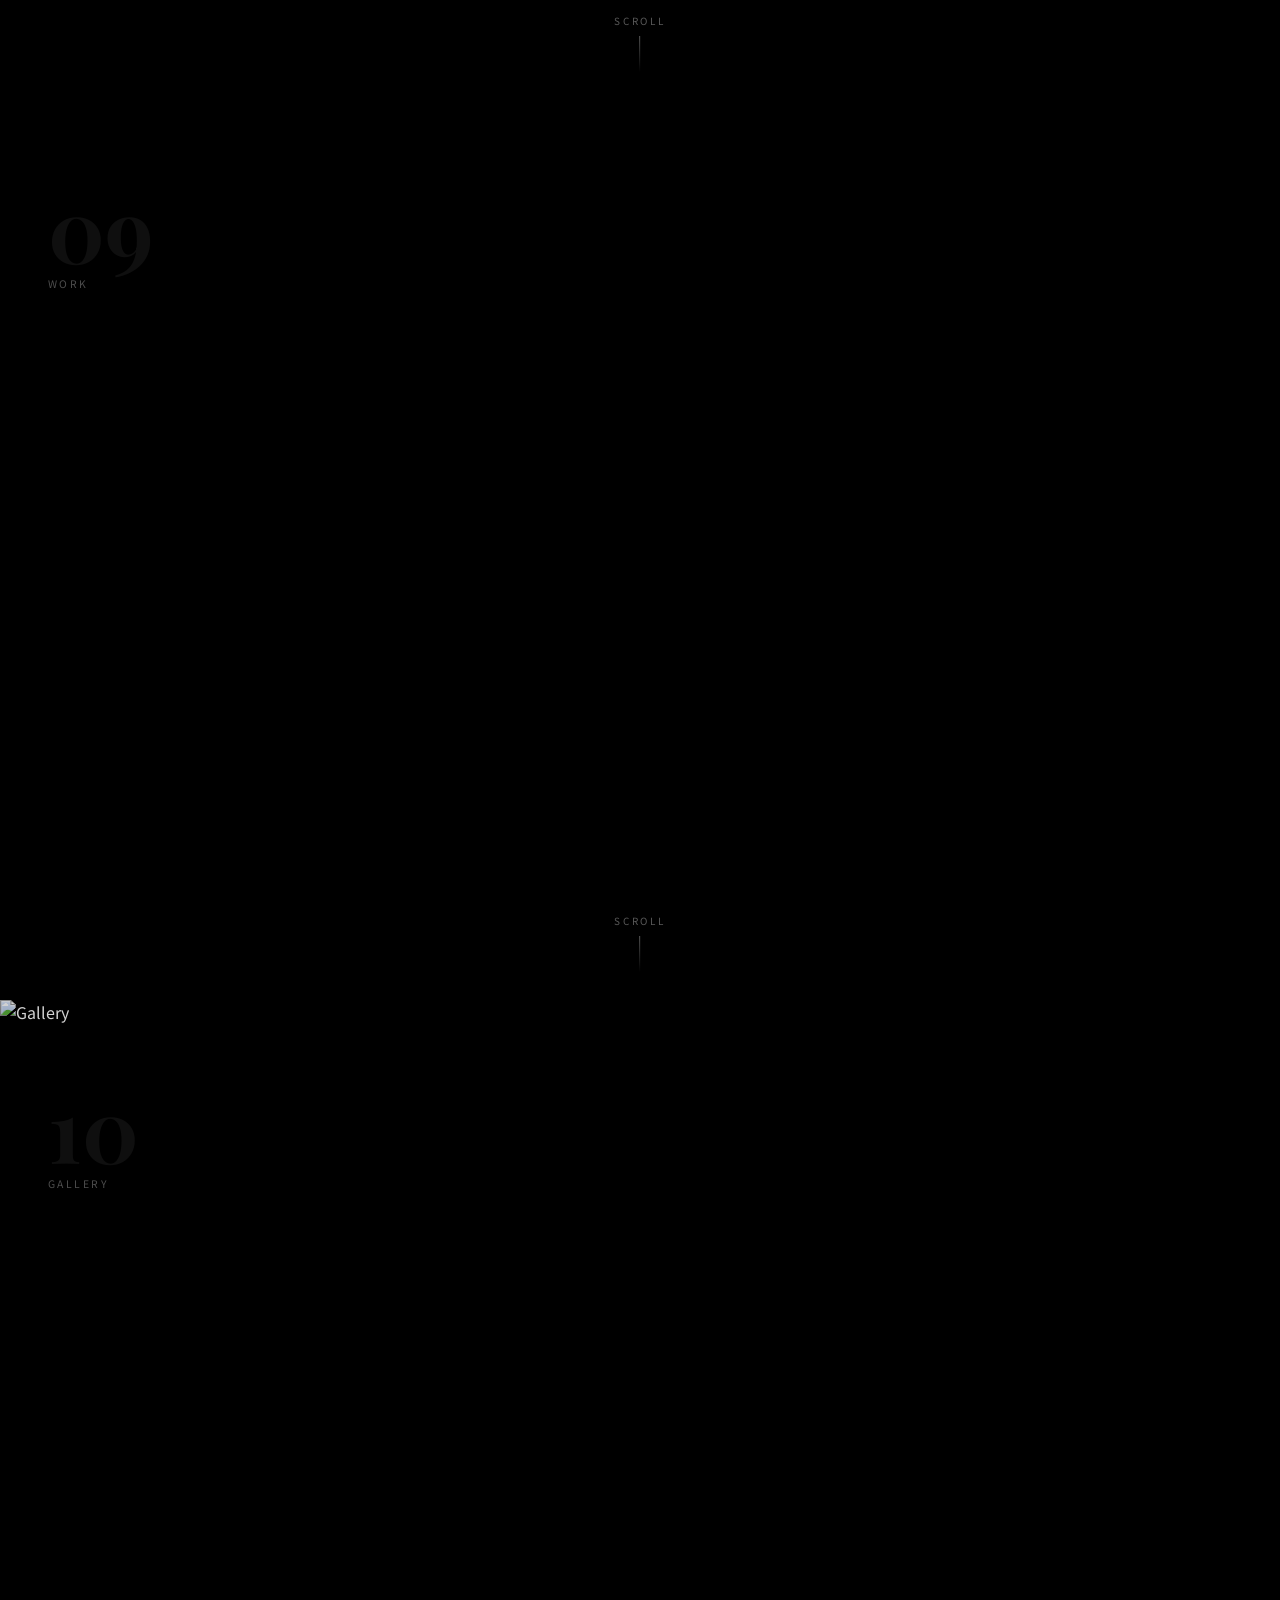
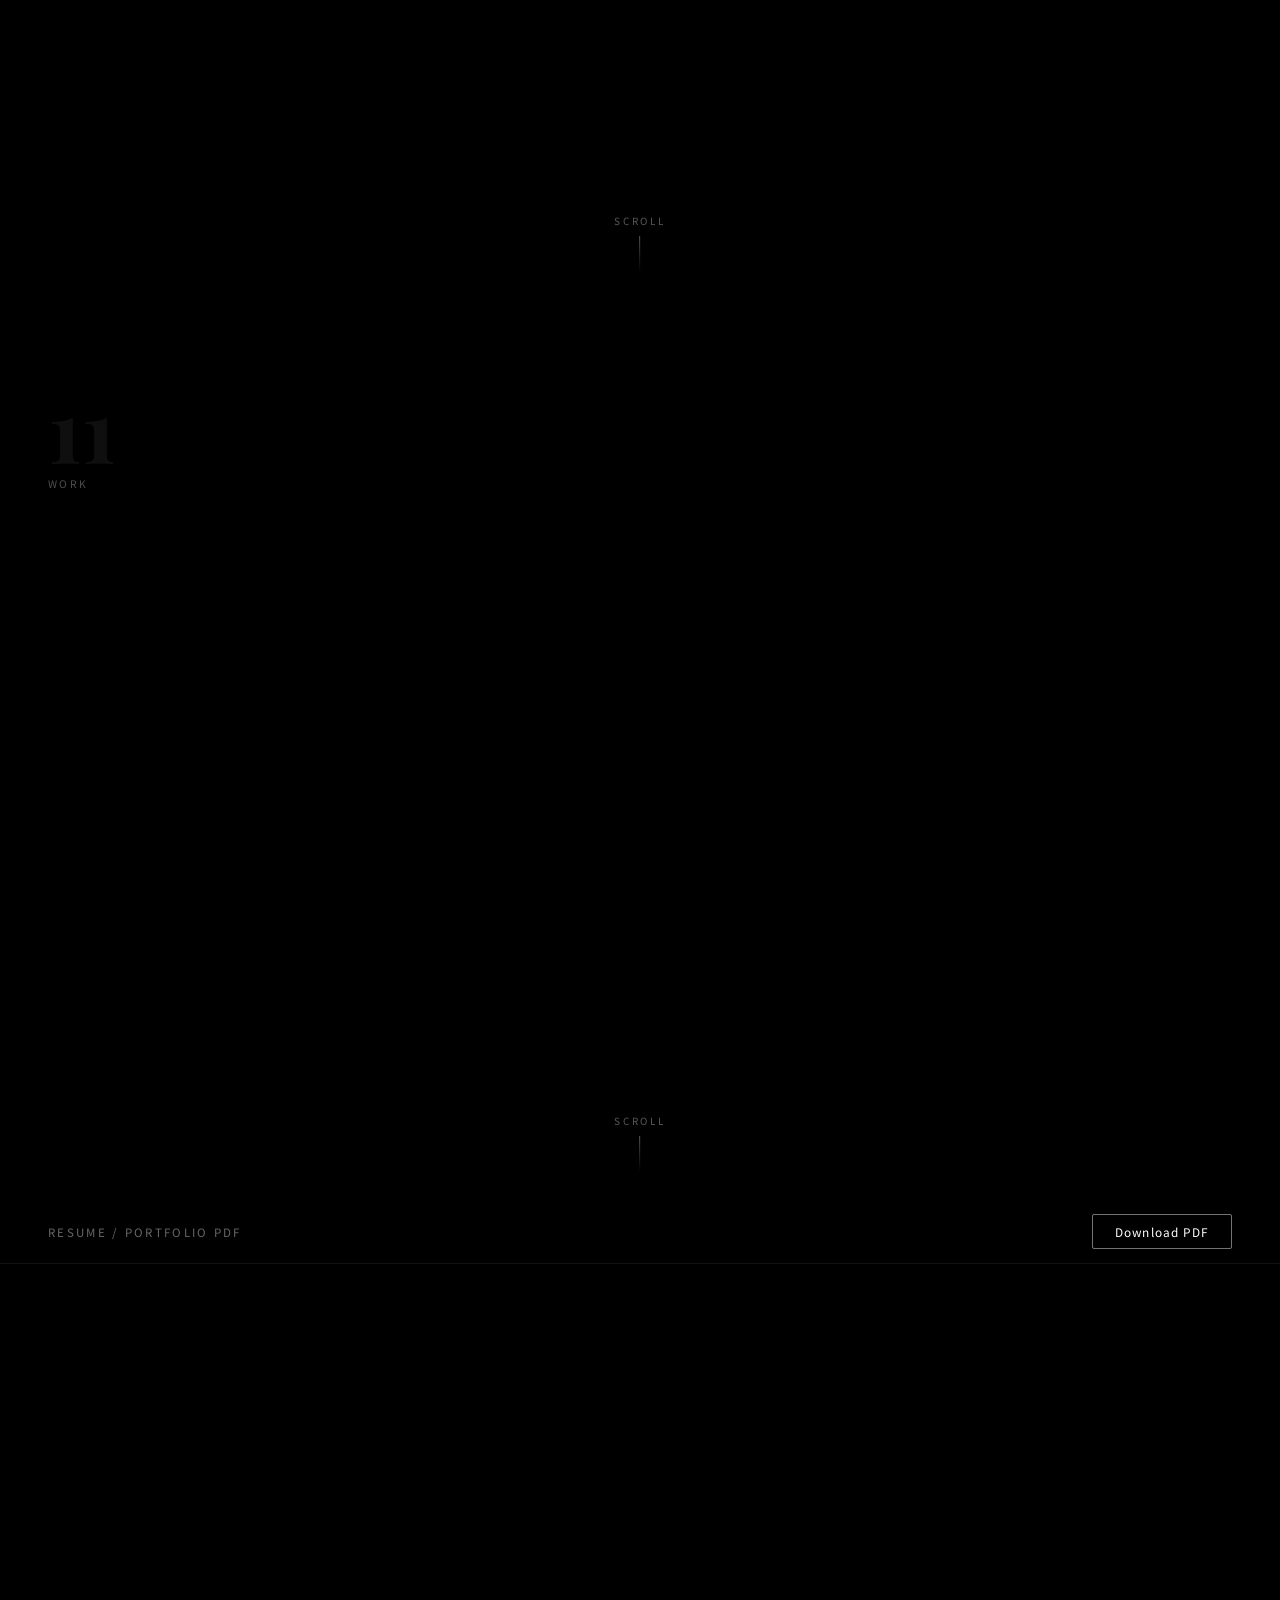
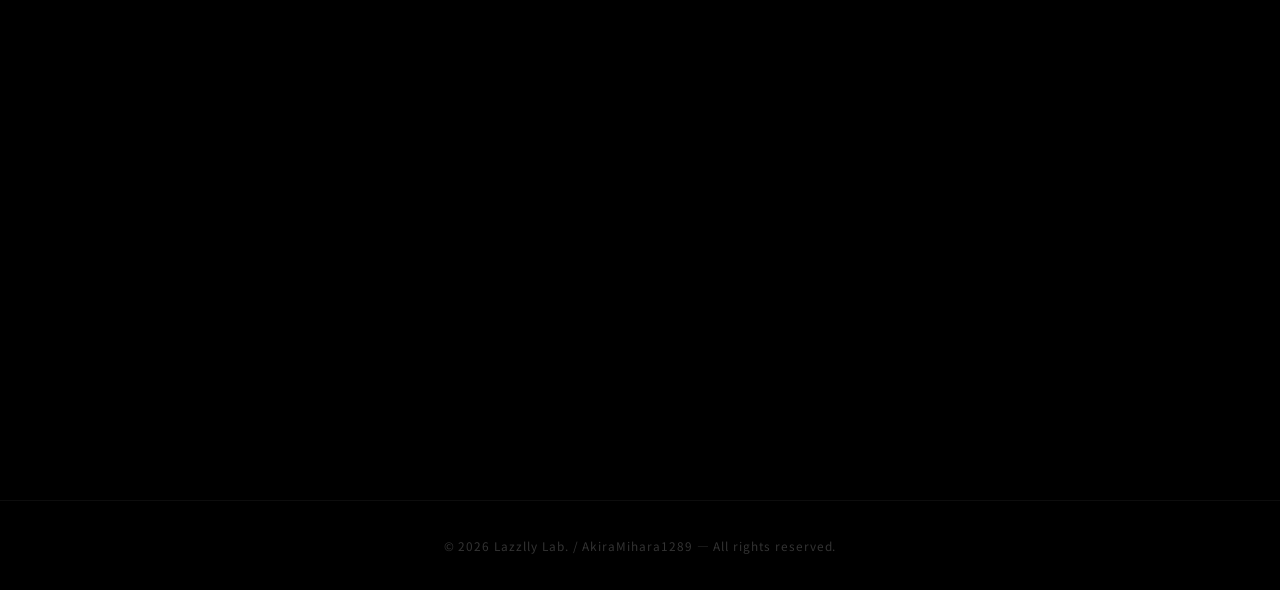
==== commit 750b9d7c: "Add files via upload" ====
--- a/index.html
+++ b/index.html
@@ -5,7 +5,7 @@
   <meta name="viewport" content="width=device-width, initial-scale=1.0">
   <title>Portfolio | Lazzlly Lab.</title>
   <link rel="preconnect" href="https://fonts.googleapis.com">
-  <link href="https://fonts.googleapis.com/css2?family=Playfair+Display:ital,wght@0,400;0,700;1,400&family=Noto+Sans+JP:wght@300;400&display=swap" rel="stylesheet">
+  <link href="https://fonts.googleapis.com/css2?family=Playfair+Display:ital,wght@0,700;1,400&family=Noto+Sans+JP:wght@300;400&display=swap" rel="stylesheet">
   <style>
     *, *::before, *::after { box-sizing: border-box; margin: 0; padding: 0; }
     html { scroll-behavior: smooth; }
@@ -13,13 +13,13 @@
     body {
       font-family: "Noto Sans JP", sans-serif;
       color: #fff;
-      background: #080808;
+      background: #000;
       overflow-x: hidden;
     }
 
     a { color: inherit; text-decoration: none; }
 
-    /* ========= ナビ ========= */
+    /* ===== NAV ===== */
     nav {
       position: fixed;
       top: 0; left: 0; right: 0;
@@ -28,36 +28,32 @@
       display: flex;
       align-items: center;
       justify-content: space-between;
-      background: rgba(0, 0, 0, 0.5);
+      background: rgba(0,0,0,0.55);
       backdrop-filter: blur(16px);
       -webkit-backdrop-filter: blur(16px);
-      border-bottom: 1px solid rgba(255,255,255,0.08);
-    }
-
+      border-bottom: 1px solid rgba(255,255,255,0.07);
+    }
     .logo {
       font-family: "Playfair Display", serif;
-      font-size: 1.18rem;
+      font-size: 1.15rem;
       letter-spacing: 0.06em;
-      color: #fff;
-    }
-
+    }
     .nav-links {
       display: flex;
-      gap: 32px;
-      font-size: 0.78rem;
-      letter-spacing: 0.1em;
+      gap: 30px;
+      font-size: 0.75rem;
+      letter-spacing: 0.12em;
       text-transform: uppercase;
-      color: rgba(255,255,255,0.55);
-    }
-
-    .nav-links a:hover { color: #fff; transition: color 0.2s; }
-
-    /* ========= 共通セクション ========= */
+      color: rgba(255,255,255,0.5);
+    }
+    .nav-links a { transition: color 0.2s; }
+    .nav-links a:hover { color: #fff; }
+
+    /* ===== SECTION BASE ===== */
     .sec {
       position: relative;
       width: 100%;
       height: 100vh;
-      min-height: 500px;
       overflow: hidden;
       display: flex;
       align-items: center;
@@ -65,7 +61,6 @@
       background: #000;
     }
 
-    /* 全画面背景動画 — contain で全体表示（横動画） */
     .sec-video {
       position: absolute;
       inset: 0;
@@ -75,8 +70,7 @@
       z-index: 0;
     }
 
-    /* 縦長（A4）動画 — cover で横幅いっぱいに表示 */
-    .sec-video-cover {
+    .sec-img {
       position: absolute;
       inset: 0;
       width: 100%;
@@ -85,527 +79,390 @@
       z-index: 0;
     }
 
-    /* 全画面背景画像 */
-    .sec-img {
+    .overlay {
       position: absolute;
       inset: 0;
-      background-size: cover;
-      background-position: center;
-      z-index: 0;
-    }
-
-    /* 薄いオーバーレイ */
-    .ov {
-      position: absolute;
-      inset: 0;
+      background: rgba(0,0,0,0.38);
       z-index: 1;
     }
 
-    /* ヒーローテキストパネル */
+    /* ===== HERO ===== */
     .hero-box {
       position: relative;
       z-index: 2;
       text-align: center;
-      padding: 52px 60px;
+      padding: 52px 64px;
       max-width: 780px;
       width: 90%;
-      background: rgba(0, 0, 0, 0.42);
-      backdrop-filter: blur(18px);
-      -webkit-backdrop-filter: blur(18px);
-      border: 1px solid rgba(255,255,255,0.15);
-      border-radius: 4px;
-    }
-
+      background: rgba(0,0,0,0.44);
+      backdrop-filter: blur(20px);
+      -webkit-backdrop-filter: blur(20px);
+      border: 1px solid rgba(255,255,255,0.13);
+      border-radius: 3px;
+    }
     .tag {
       display: inline-block;
-      font-size: 0.68rem;
-      letter-spacing: 0.26em;
+      font-size: 0.65rem;
+      letter-spacing: 0.28em;
       text-transform: uppercase;
-      color: rgba(255,255,255,0.55);
-      margin-bottom: 18px;
+      color: rgba(255,255,255,0.5);
+      margin-bottom: 20px;
       padding: 5px 16px;
-      border: 1px solid rgba(255,255,255,0.25);
+      border: 1px solid rgba(255,255,255,0.22);
       border-radius: 999px;
     }
-
     .hero-box h1 {
       font-family: "Playfair Display", serif;
       font-weight: 700;
-      font-size: clamp(2.2rem, 5.5vw, 3.8rem);
-      line-height: 1.2;
+      font-size: clamp(2.4rem, 5.5vw, 4rem);
+      line-height: 1.15;
       letter-spacing: 0.01em;
       margin-bottom: 18px;
-      text-shadow: 0 4px 32px rgba(0,0,0,0.6);
-      color: #fff;
-    }
-
+    }
     .hero-box h1 em {
       font-style: italic;
-      color: rgba(255,255,255,0.75);
-    }
-
+      color: rgba(255,255,255,0.7);
+    }
     .hero-box p {
-      font-size: clamp(0.88rem, 1.6vw, 0.98rem);
-      color: rgba(255,255,255,0.7);
-      line-height: 1.9;
-      margin-bottom: 28px;
-    }
-
+      font-size: clamp(0.86rem, 1.5vw, 0.96rem);
+      color: rgba(255,255,255,0.65);
+      line-height: 2;
+      margin-bottom: 32px;
+    }
     .btn-row {
       display: flex;
       gap: 14px;
       justify-content: center;
       flex-wrap: wrap;
     }
-
     .btn {
       display: inline-block;
-      padding: 13px 32px;
+      padding: 12px 30px;
       border-radius: 2px;
-      font-size: 0.84rem;
+      font-size: 0.82rem;
       font-weight: 400;
-      letter-spacing: 0.08em;
+      letter-spacing: 0.1em;
       transition: 0.22s ease;
     }
-
-    .btn-white {
-      background: #fff;
-      color: #000;
-    }
-
-    .btn-white:hover { background: rgba(255,255,255,0.88); }
-
-    .btn-outline {
-      border: 1px solid rgba(255,255,255,0.5);
-      color: #fff;
-    }
-
-    .btn-outline:hover { background: rgba(255,255,255,0.1); }
-
-    /* スクロール促し */
+    .btn-white { background: #fff; color: #000; }
+    .btn-white:hover { background: rgba(255,255,255,0.85); }
+    .btn-outline { border: 1px solid rgba(255,255,255,0.45); color: #fff; }
+    .btn-outline:hover { background: rgba(255,255,255,0.08); }
+
+    /* ===== SCROLL HINT ===== */
     .scroll-hint {
       position: absolute;
-      bottom: 32px;
+      bottom: 28px;
       left: 50%;
       transform: translateX(-50%);
       z-index: 5;
-      font-size: 0.65rem;
-      letter-spacing: 0.25em;
+      font-size: 0.62rem;
+      letter-spacing: 0.28em;
       text-transform: uppercase;
-      color: rgba(255,255,255,0.4);
+      color: rgba(255,255,255,0.35);
       display: flex;
       flex-direction: column;
       align-items: center;
-      gap: 10px;
-    }
-
+      gap: 8px;
+    }
     .scroll-hint::after {
       content: "";
       display: block;
       width: 1px;
-      height: 38px;
-      background: linear-gradient(to bottom, rgba(255,255,255,0.4), transparent);
-      animation: scrollLine 1.8s ease-in-out infinite;
-    }
-
-    @keyframes scrollLine {
-      0%, 100% { opacity: 0.4; transform: scaleY(1); }
-      50%       { opacity: 1;   transform: scaleY(1.15); }
-    }
-
-    /* 番号ラベル — 動画セクション左上 */
+      height: 36px;
+      background: linear-gradient(to bottom, rgba(255,255,255,0.35), transparent);
+      animation: lineAnim 1.8s ease-in-out infinite;
+    }
+    @keyframes lineAnim {
+      0%, 100% { opacity: 0.35; }
+      50% { opacity: 0.9; }
+    }
+
+    /* ===== WORK LABEL ===== */
     .work-label {
       position: absolute;
-      top: 88px;
+      top: 84px;
       left: 48px;
       z-index: 3;
-      display: flex;
-      flex-direction: column;
-      gap: 4px;
-    }
-
+      pointer-events: none;
+      user-select: none;
+    }
     .work-label .num {
       font-family: "Playfair Display", serif;
       font-size: 5.5rem;
       font-weight: 700;
       line-height: 1;
-      color: rgba(255,255,255,0.07);
-      user-select: none;
-      pointer-events: none;
-    }
-
+      color: rgba(255,255,255,0.06);
+    }
     .work-label .label-text {
-      font-size: 0.68rem;
-      letter-spacing: 0.22em;
+      font-size: 0.65rem;
+      letter-spacing: 0.24em;
       text-transform: uppercase;
-      color: rgba(255,255,255,0.35);
-    }
-
-    /* Gallery セクション：浮かぶアイコン */
-    .float-icons {
-      position: absolute;
-      inset: 0;
-      z-index: 2;
-      pointer-events: none;
-    }
-
-    .float-icons img {
-      position: absolute;
-      width: 76px;
-      opacity: 0.85;
-      filter: drop-shadow(0 4px 20px rgba(255,255,255,0.15));
-      animation: floatY 4.5s ease-in-out infinite;
-    }
-
-    .float-icons img:nth-child(1) { top: 22%; left:  10%; animation-delay: 0s; }
-    .float-icons img:nth-child(2) { top: 18%; right: 12%; animation-delay: 0.9s; }
-    .float-icons img:nth-child(3) { bottom: 24%; left: 50%; transform: translateX(-50%); animation-delay: 1.8s; }
-
-    @keyframes floatY { 0%,100%{ transform: translateY(0); } 50%{ transform: translateY(-18px); } }
-
-    .float-icons img:nth-child(3) {
-      animation: floatY3 4.5s ease-in-out infinite 1.8s;
-    }
-    @keyframes floatY3 {
-      0%,100%{ transform: translateX(-50%) translateY(0); }
-      50%    { transform: translateX(-50%) translateY(-18px); }
-    }
-
-    /* Gallery テキストパネル */
-    .gallery-box {
-      position: relative;
-      z-index: 3;
-      text-align: center;
-      padding: 44px 52px;
-      max-width: 620px;
-      width: 88%;
-      background: rgba(0,0,0,0.48);
-      backdrop-filter: blur(18px);
-      -webkit-backdrop-filter: blur(18px);
-      border: 1px solid rgba(255,255,255,0.12);
-      border-radius: 4px;
-    }
-
-    .gallery-box h2, .contact-box h2 {
-      font-family: "Playfair Display", serif;
-      font-size: clamp(1.6rem, 3.5vw, 2.6rem);
-      font-weight: 700;
-      margin-bottom: 14px;
-      color: #fff;
-    }
-
-    .gallery-box p, .contact-box p {
-      font-size: clamp(0.86rem, 1.5vw, 0.95rem);
-      color: rgba(255,255,255,0.65);
-      line-height: 1.9;
-      margin-bottom: 0;
-    }
-
-    /* Contact (email.html iframe背景) */
-    .email-bg-wrap {
-      position: absolute;
-      inset: 0;
-      z-index: 0;
-      overflow: hidden;
-    }
-
-    .email-bg-wrap iframe {
-      width: 100%;
-      height: 100%;
-      border: 0;
-      transform: scale(1.02);
-      transform-origin: center center;
-      pointer-events: none;
-    }
-
-    .contact-box {
-      position: relative;
-      z-index: 3;
-      text-align: center;
-      padding: 48px 56px;
-      max-width: 640px;
-      width: 88%;
-      background: rgba(0,0,0,0.5);
-      backdrop-filter: blur(20px);
-      -webkit-backdrop-filter: blur(20px);
-      border: 1px solid rgba(255,255,255,0.12);
-      border-radius: 4px;
-    }
-
-    .contact-box p { margin-bottom: 28px; }
-
-    /* ======= YouTube セクション ======= */
-    .yt-section {
+      color: rgba(255,255,255,0.3);
+      margin-top: 4px;
+    }
+
+    /* ===== PDF SECTION ===== */
+    .pdf-sec {
       position: relative;
       width: 100%;
-      padding: 100px 48px 80px;
-      background: #080808;
+      height: 100vh;
+      background: #000;
       display: flex;
       flex-direction: column;
+      overflow: hidden;
+    }
+    .pdf-header {
+      position: absolute;
+      top: 0; left: 0; right: 0;
+      height: 64px;
+      background: rgba(0,0,0,0.75);
+      backdrop-filter: blur(12px);
+      -webkit-backdrop-filter: blur(12px);
+      border-bottom: 1px solid rgba(255,255,255,0.07);
+      display: flex;
       align-items: center;
-      gap: 60px;
-    }
-
-    .yt-section-header {
-      text-align: center;
-    }
-
-    .yt-section-header h2 {
-      font-family: "Playfair Display", serif;
-      font-size: clamp(1.8rem, 4vw, 2.8rem);
-      font-weight: 700;
-      color: #fff;
-      margin-bottom: 12px;
-    }
-
-    .yt-section-header p {
-      font-size: 0.9rem;
-      color: rgba(255,255,255,0.5);
-      letter-spacing: 0.06em;
-    }
-
-    .yt-grid {
-      display: grid;
-      grid-template-columns: repeat(3, 1fr);
-      gap: 28px;
-      width: 100%;
-      max-width: 1200px;
-    }
-
-    .yt-item {
-      display: flex;
-      flex-direction: column;
-      gap: 0;
-      border: 1px solid rgba(255,255,255,0.08);
-      border-radius: 4px;
-      overflow: hidden;
-      background: #111;
-    }
-
-    .yt-item .yt-embed-wrap {
-      position: relative;
-      width: 100%;
-      padding-top: 56.25%;
-    }
-
-    .yt-item .yt-embed-wrap iframe {
-      position: absolute;
-      inset: 0;
-      width: 100%;
-      height: 100%;
-      border: 0;
-    }
-
-    .yt-item .yt-label {
-      padding: 14px 18px;
+      justify-content: space-between;
+      padding: 0 48px;
+      z-index: 10;
+    }
+    .pdf-header span {
       font-size: 0.72rem;
-      letter-spacing: 0.18em;
+      letter-spacing: 0.2em;
       text-transform: uppercase;
       color: rgba(255,255,255,0.4);
-      border-top: 1px solid rgba(255,255,255,0.06);
-    }
-
-    @media (max-width: 900px) {
-      .yt-grid { grid-template-columns: 1fr; max-width: 560px; }
-      .yt-section { padding: 80px 24px 60px; }
-    }
-
-    /* フッター */
+    }
+    .pdf-sec iframe {
+      position: absolute;
+      top: 64px;
+      left: 0;
+      width: 100%;
+      height: calc(100% - 64px);
+      border: 0;
+    }
+
+    /* ===== FOOTER ===== */
     footer {
       background: #000;
       text-align: center;
-      padding: 40px 20px;
-      color: rgba(255,255,255,0.25);
-      font-size: 0.78rem;
+      padding: 36px 20px;
+      color: rgba(255,255,255,0.2);
+      font-size: 0.74rem;
       letter-spacing: 0.08em;
-      border-top: 1px solid rgba(255,255,255,0.06);
-    }
-
-    /* ======= レスポンシブ ======= */
+      border-top: 1px solid rgba(255,255,255,0.05);
+    }
+
+    /* ===== RESPONSIVE ===== */
     @media (max-width: 600px) {
       nav { padding: 14px 20px; }
       .nav-links { display: none; }
-      .hero-box { padding: 32px 24px; }
-      .gallery-box, .contact-box { padding: 30px 22px; }
+      .hero-box { padding: 32px 22px; }
+      .work-label { left: 18px; top: 68px; }
       .work-label .num { font-size: 3.5rem; }
-      .float-icons img { width: 54px; }
+      .pdf-header { padding: 0 20px; }
     }
   </style>
 </head>
 <body>
 
-  <!-- ナビ -->
-  <nav>
-    <span class="logo">Lazzlly Lab.</span>
-    <div class="nav-links">
-      <a href="#hero">Top</a>
-      <a href="#v1">Works</a>
-      <a href="#youtube">YouTube</a>
-      <a href="#gallery">Gallery</a>
-      <a href="#contact">Contact</a>
-      <a href="https://github.com/AkiraMihara1289/MyPortfolio" target="_blank" rel="noopener">GitHub ↗</a>
+<nav>
+  <span class="logo">Lazzlly Lab.</span>
+  <div class="nav-links">
+    <a href="#top">Top</a>
+    <a href="#work01">Works</a>
+    <a href="#gallery">Gallery</a>
+    <a href="#resume">Resume</a>
+    <a href="https://github.com/AkiraMihara1289/MyPortfolio" target="_blank" rel="noopener">GitHub ↗</a>
+  </div>
+</nav>
+
+<!-- ① PF.png — Hero -->
+<section id="top" class="sec">
+  <img class="sec-img"
+       src="https://raw.githubusercontent.com/AkiraMihara1289/MyPortfolio/main/PF.png"
+       alt="Lazzlly Lab." loading="eager">
+  <div class="overlay"></div>
+  <div class="hero-box">
+    <span class="tag">Portfolio 2026</span>
+    <h1>Lazzlly <em>Lab.</em></h1>
+    <p>映像制作・グラフィックデザイン・LP制作<br>Creative works by AkiraMihara1289</p>
+    <div class="btn-row">
+      <a href="#work01" class="btn btn-white">Works を見る</a>
+      <a href="https://github.com/AkiraMihara1289/MyPortfolio" target="_blank" rel="noopener" class="btn btn-outline">GitHub ↗</a>
     </div>
-  </nav>
-
-  <!-- ======== HERO ======== -->
-  <section class="sec" id="hero">
-    <div class="sec-img" style="background-image: url('./PF.png');"></div>
-
-    <div class="scroll-hint">scroll</div>
-  </section>
-
-  <!-- ======== WORK 01 ======== -->
-  <section class="sec" id="v1">
-    <div class="work-label">
-      <span class="num">01</span>
-      <span class="label-text">Work 01</span>
-    </div>
-    <video class="sec-video" src="./1.mp4" autoplay muted loop playsinline preload="metadata"></video>
-    <div class="scroll-hint">scroll</div>
-  </section>
-
-  <!-- ======== WORK 02 ======== -->
-  <section class="sec" id="v2">
-    <div class="work-label">
-      <span class="num">02</span>
-      <span class="label-text">Work 02</span>
-    </div>
-    <video class="sec-video" src="./2.mp4" autoplay muted loop playsinline preload="metadata"></video>
-    <div class="scroll-hint">scroll</div>
-  </section>
-
-  <!-- ======== WORK 03 ======== -->
-  <section class="sec" id="v3">
-    <div class="work-label">
-      <span class="num">03</span>
-      <span class="label-text">Work 03</span>
-    </div>
-    <video class="sec-video" src="./3.mp4" autoplay muted loop playsinline preload="metadata"></video>
-    <div class="scroll-hint">scroll</div>
-  </section>
-
-  <!-- ======== WORK 04 ======== -->
-  <section class="sec" id="v4">
-    <div class="work-label">
-      <span class="num">04</span>
-      <span class="label-text">Work 04</span>
-    </div>
-    <video class="sec-video" src="./4.mp4" autoplay muted loop playsinline preload="metadata"></video>
-    <div class="scroll-hint">scroll</div>
-  </section>
-
-  <!-- ======== WORK 05 ======== -->
-  <section class="sec" id="v5">
-    <div class="work-label">
-      <span class="num">05</span>
-      <span class="label-text">Work 05</span>
-    </div>
-    <video class="sec-video" src="./5.mp4" autoplay muted loop playsinline preload="metadata"></video>
-    <div class="scroll-hint">scroll</div>
-  </section>
-
-  <!-- ======== WORK 06 : 8.mp4 ======== -->
-  <section class="sec" id="v6">
-    <div class="work-label">
-      <span class="num">06</span>
-      <span class="label-text">Work 06</span>
-    </div>
-    <video class="sec-video" src="./8.mp4" autoplay muted loop playsinline preload="metadata"></video>
-    <div class="scroll-hint">scroll</div>
-  </section>
-
-  <!-- ======== YOUTUBE ======== -->
-  <section class="yt-section" id="youtube">
-    <div class="yt-section-header">
-      <span class="tag">YouTube</span>
-      <h2>Video Works</h2>
-      <p>YouTubeで公開している映像作品です。</p>
-    </div>
-
-    <div class="yt-grid">
-      <div class="yt-item">
-        <div class="yt-embed-wrap">
-          <iframe src="https://www.youtube.com/embed/GNHDcUYDhSk" title="YouTube video 1"
-            allow="accelerometer; autoplay; clipboard-write; encrypted-media; gyroscope; picture-in-picture"
-            allowfullscreen loading="lazy"></iframe>
-        </div>
-        <span class="yt-label">Video 01</span>
-      </div>
-
-      <div class="yt-item">
-        <div class="yt-embed-wrap">
-          <iframe src="https://www.youtube.com/embed/oXhrMMxpMfw" title="YouTube video 2"
-            allow="accelerometer; autoplay; clipboard-write; encrypted-media; gyroscope; picture-in-picture"
-            allowfullscreen loading="lazy"></iframe>
-        </div>
-        <span class="yt-label">Video 02</span>
-      </div>
-
-      <div class="yt-item">
-        <div class="yt-embed-wrap">
-          <iframe src="https://www.youtube.com/embed/CLzW-r_4Ve4" title="YouTube video 3"
-            allow="accelerometer; autoplay; clipboard-write; encrypted-media; gyroscope; picture-in-picture"
-            allowfullscreen loading="lazy"></iframe>
-        </div>
-        <span class="yt-label">Video 03</span>
-      </div>
-    </div>
-  </section>
-
-  <!-- ======== GALLERY ======== -->
-  <section class="sec" id="gallery">
-    <div class="sec-img" style="background-image: url('./images/743343acc60001a98960d8dd3879ae0a.jpg');"></div>
-    <div class="ov" style="background: rgba(0,0,0,0.58);"></div>
-
-    <div class="float-icons" aria-hidden="true">
-      <img src="./images/67f7b4a8cc5bed6fef6df5410125eea2.png" alt="">
-      <img src="./images/22ae7c6674304fe17995387451e04d4c.png" alt="">
-      <img src="./images/d22f91838b190bf7317ab8ab18d3028c.png" alt="">
-    </div>
-
-    <div class="gallery-box">
-      <span class="tag">Gallery</span>
-      <h2>Images</h2>
-      <p>imagesフォルダの素材を全画面背景として使用。<br>アイコンもふわふわと浮遊しています。</p>
-    </div>
-
-    <div class="scroll-hint">scroll</div>
-  </section>
-
-  <!-- ======== CONTACT ======== -->
-  <section class="sec" id="contact">
-    <div class="email-bg-wrap">
-      <iframe src="./email.html" title="email background" tabindex="-1" aria-hidden="true"></iframe>
-    </div>
-    <div class="ov" style="background: rgba(0,0,0,0.48);"></div>
-
-    <div class="contact-box">
-      <span class="tag">Contact</span>
-      <h2>お気軽に<br>ご相談ください</h2>
-      <p>LP制作・バナー・チラシデザイン・動画編集まで対応しています。<br>（背景はemail.htmlをそのまま全画面表示しています）</p>
-      <div class="btn-row">
-        <a class="btn btn-white" href="./email.html" target="_blank" rel="noopener">email.html を開く</a>
-        <a class="btn btn-outline" href="https://github.com/AkiraMihara1289/MyPortfolio" target="_blank" rel="noopener">GitHub ↗</a>
-      </div>
-    </div>
-  </section>
-
-  <footer>
-    <p>© 2026 Lazzlly Lab. / AkiraMihara1289 — All rights reserved.</p>
-  </footer>
-
-  <script>
-    const videos = document.querySelectorAll('video.sec-video, video.sec-video-cover');
-    const vObs = new IntersectionObserver((entries) => {
-      entries.forEach(e => {
-        if (e.isIntersecting) {
-          e.target.play().catch(() => {});
-        } else {
-          e.target.pause();
-        }
-      });
-    }, { threshold: 0.2 });
-    videos.forEach(v => vObs.observe(v));
-  </script>
+  </div>
+  <div class="scroll-hint">scroll</div>
+</section>
+
+<!-- ② 1.mp4 — Work 01 -->
+<section id="work01" class="sec">
+  <video class="sec-video"
+         src="https://raw.githubusercontent.com/AkiraMihara1289/MyPortfolio/main/1.mp4"
+         muted loop playsinline preload="none"></video>
+  <div class="work-label">
+    <div class="num">01</div>
+    <div class="label-text">Work</div>
+  </div>
+  <div class="scroll-hint">scroll</div>
+</section>
+
+<!-- ③ 2.mp4 — Work 02 -->
+<section id="work02" class="sec">
+  <video class="sec-video"
+         src="https://raw.githubusercontent.com/AkiraMihara1289/MyPortfolio/main/2.mp4"
+         muted loop playsinline preload="none"></video>
+  <div class="work-label">
+    <div class="num">02</div>
+    <div class="label-text">Work</div>
+  </div>
+  <div class="scroll-hint">scroll</div>
+</section>
+
+<!-- ④ 3.mp4 — Work 03 -->
+<section id="work03" class="sec">
+  <video class="sec-video"
+         src="https://raw.githubusercontent.com/AkiraMihara1289/MyPortfolio/main/3.mp4"
+         muted loop playsinline preload="none"></video>
+  <div class="work-label">
+    <div class="num">03</div>
+    <div class="label-text">Work</div>
+  </div>
+  <div class="scroll-hint">scroll</div>
+</section>
+
+<!-- ⑤ 4.mp4 — Work 04 -->
+<section id="work04" class="sec">
+  <video class="sec-video"
+         src="https://raw.githubusercontent.com/AkiraMihara1289/MyPortfolio/main/4.mp4"
+         muted loop playsinline preload="none"></video>
+  <div class="work-label">
+    <div class="num">04</div>
+    <div class="label-text">Work</div>
+  </div>
+  <div class="scroll-hint">scroll</div>
+</section>
+
+<!-- ⑥ 5.mp4 — Work 05 -->
+<section id="work05" class="sec">
+  <video class="sec-video"
+         src="https://raw.githubusercontent.com/AkiraMihara1289/MyPortfolio/main/5.mp4"
+         muted loop playsinline preload="none"></video>
+  <div class="work-label">
+    <div class="num">05</div>
+    <div class="label-text">Work</div>
+  </div>
+  <div class="scroll-hint">scroll</div>
+</section>
+
+<!-- ⑦ 6.mp4 — Work 06 -->
+<section id="work06" class="sec">
+  <video class="sec-video"
+         src="https://raw.githubusercontent.com/AkiraMihara1289/MyPortfolio/main/6.mp4"
+         muted loop playsinline preload="none"></video>
+  <div class="work-label">
+    <div class="num">06</div>
+    <div class="label-text">Work</div>
+  </div>
+  <div class="scroll-hint">scroll</div>
+</section>
+
+<!-- ⑧ 7.mp4 — Work 07 -->
+<section id="work07" class="sec">
+  <video class="sec-video"
+         src="https://raw.githubusercontent.com/AkiraMihara1289/MyPortfolio/main/7.mp4"
+         muted loop playsinline preload="none"></video>
+  <div class="work-label">
+    <div class="num">07</div>
+    <div class="label-text">Work</div>
+  </div>
+  <div class="scroll-hint">scroll</div>
+</section>
+
+<!-- ⑨ 8.mp4 — Work 08 -->
+<section id="work08" class="sec">
+  <video class="sec-video"
+         src="https://raw.githubusercontent.com/AkiraMihara1289/MyPortfolio/main/8.mp4"
+         muted loop playsinline preload="none"></video>
+  <div class="work-label">
+    <div class="num">08</div>
+    <div class="label-text">Work</div>
+  </div>
+  <div class="scroll-hint">scroll</div>
+</section>
+
+<!-- ⑩ 9.mp4 — Work 09 -->
+<section id="work09" class="sec">
+  <video class="sec-video"
+         src="https://raw.githubusercontent.com/AkiraMihara1289/MyPortfolio/main/9.mp4"
+         muted loop playsinline preload="none"></video>
+  <div class="work-label">
+    <div class="num">09</div>
+    <div class="label-text">Work</div>
+  </div>
+  <div class="scroll-hint">scroll</div>
+</section>
+
+<!-- ⑪ 10.png — Gallery -->
+<section id="gallery" class="sec">
+  <img class="sec-img"
+       src="https://raw.githubusercontent.com/AkiraMihara1289/MyPortfolio/main/10.png"
+       alt="Gallery" loading="lazy">
+  <div class="overlay" style="background:rgba(0,0,0,0.18);"></div>
+  <div class="work-label">
+    <div class="num">10</div>
+    <div class="label-text">Gallery</div>
+  </div>
+  <div class="scroll-hint">scroll</div>
+</section>
+
+<!-- ⑫ 11.mp4 — Work 11 -->
+<section id="work11" class="sec">
+  <video class="sec-video"
+         src="https://raw.githubusercontent.com/AkiraMihara1289/MyPortfolio/main/11.mp4"
+         muted loop playsinline preload="none"></video>
+  <div class="work-label">
+    <div class="num">11</div>
+    <div class="label-text">Work</div>
+  </div>
+  <div class="scroll-hint">scroll</div>
+</section>
+
+<!-- ⑬ 12.pdf — Resume -->
+<section id="resume" class="pdf-sec">
+  <div class="pdf-header">
+    <span>Resume / Portfolio PDF</span>
+    <a href="https://raw.githubusercontent.com/AkiraMihara1289/MyPortfolio/main/12.pdf"
+       download="portfolio.pdf"
+       class="btn btn-outline"
+       style="padding:8px 22px;font-size:0.74rem;letter-spacing:0.1em;">
+      Download PDF
+    </a>
+  </div>
+  <iframe
+    src="https://docs.google.com/viewer?url=https://raw.githubusercontent.com/AkiraMihara1289/MyPortfolio/main/12.pdf&embedded=true"
+    title="Portfolio PDF"
+    allowfullscreen>
+  </iframe>
+</section>
+
+<footer>
+  &copy; 2026 Lazzlly Lab. / AkiraMihara1289 &mdash; All rights reserved.
+</footer>
+
+<script>
+  // ビューポート内に入ったら動画を再生、出たら停止
+  const videos = document.querySelectorAll('video');
+  const vObs = new IntersectionObserver((entries) => {
+    entries.forEach(e => {
+      if (e.isIntersecting) {
+        e.target.play().catch(() => {});
+      } else {
+        e.target.pause();
+      }
+    });
+  }, { threshold: 0.25 });
+  videos.forEach(v => vObs.observe(v));
+</script>
+
 </body>
 </html>
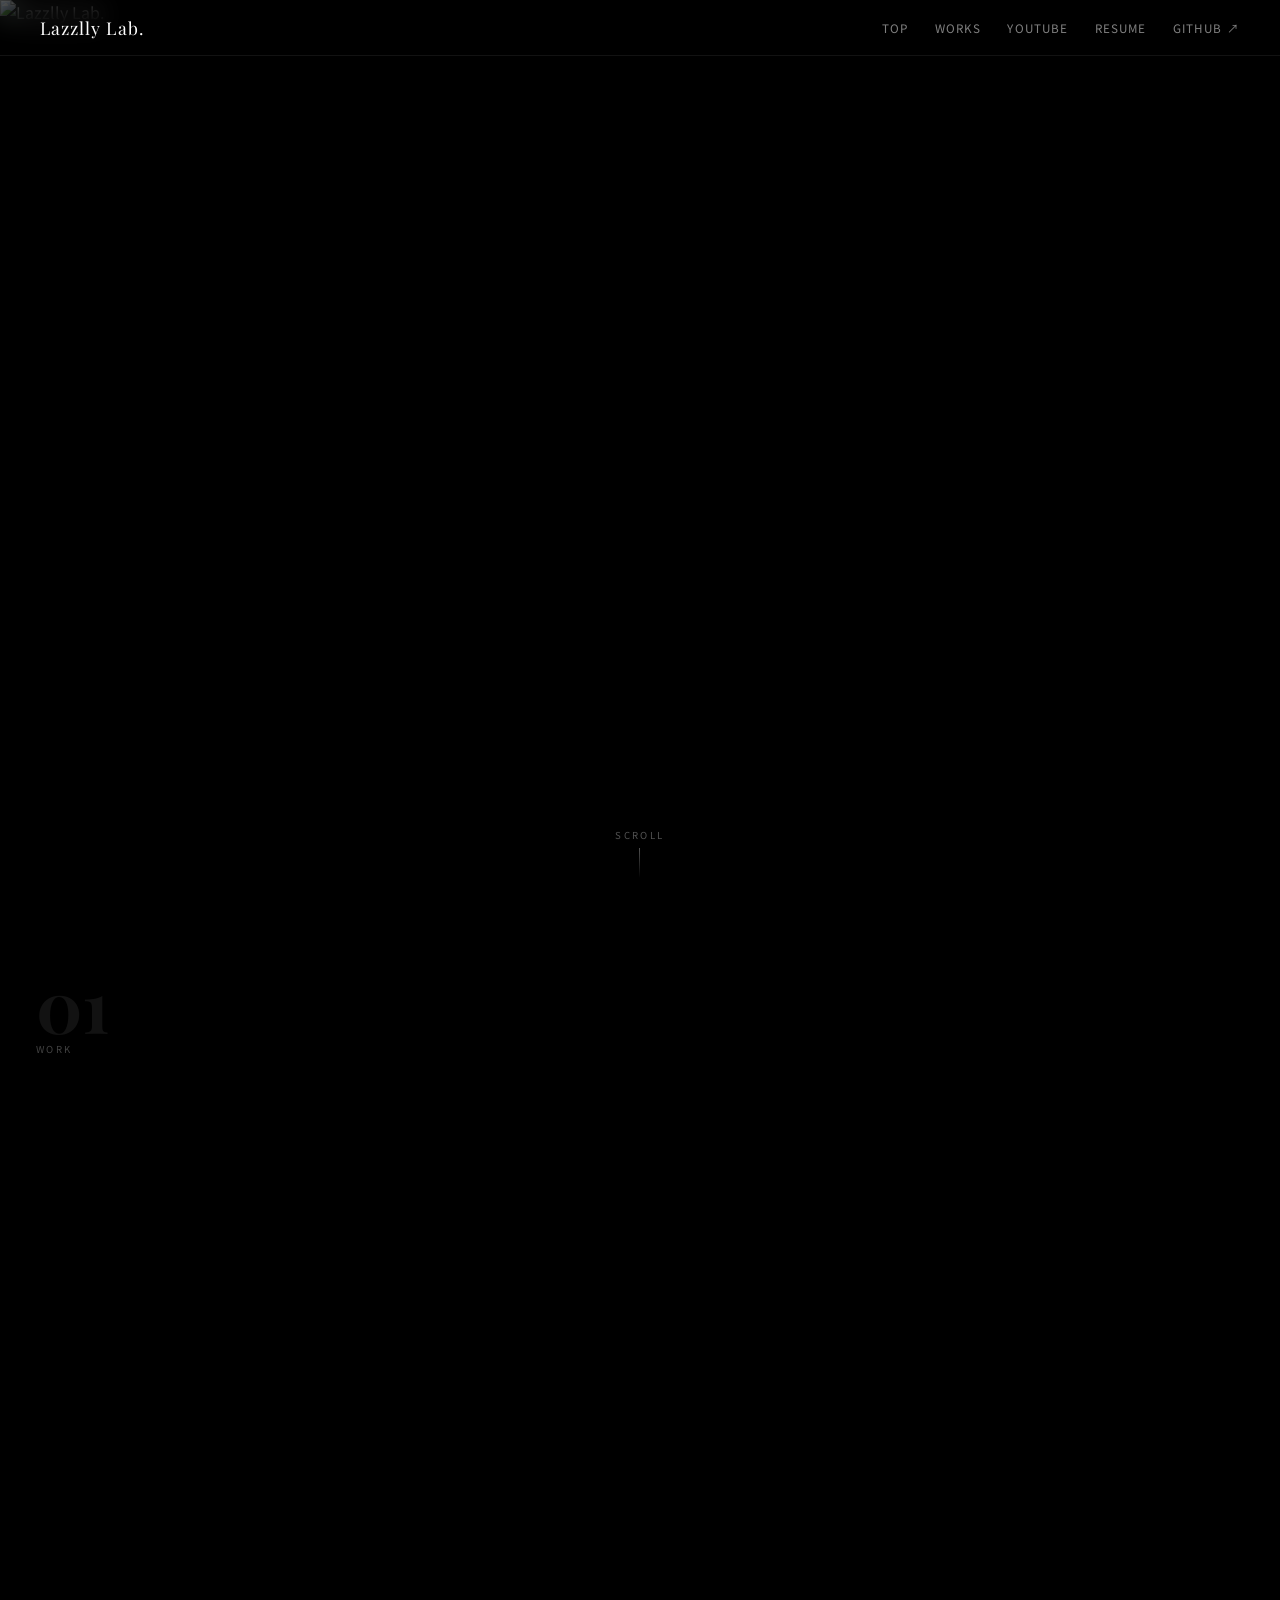
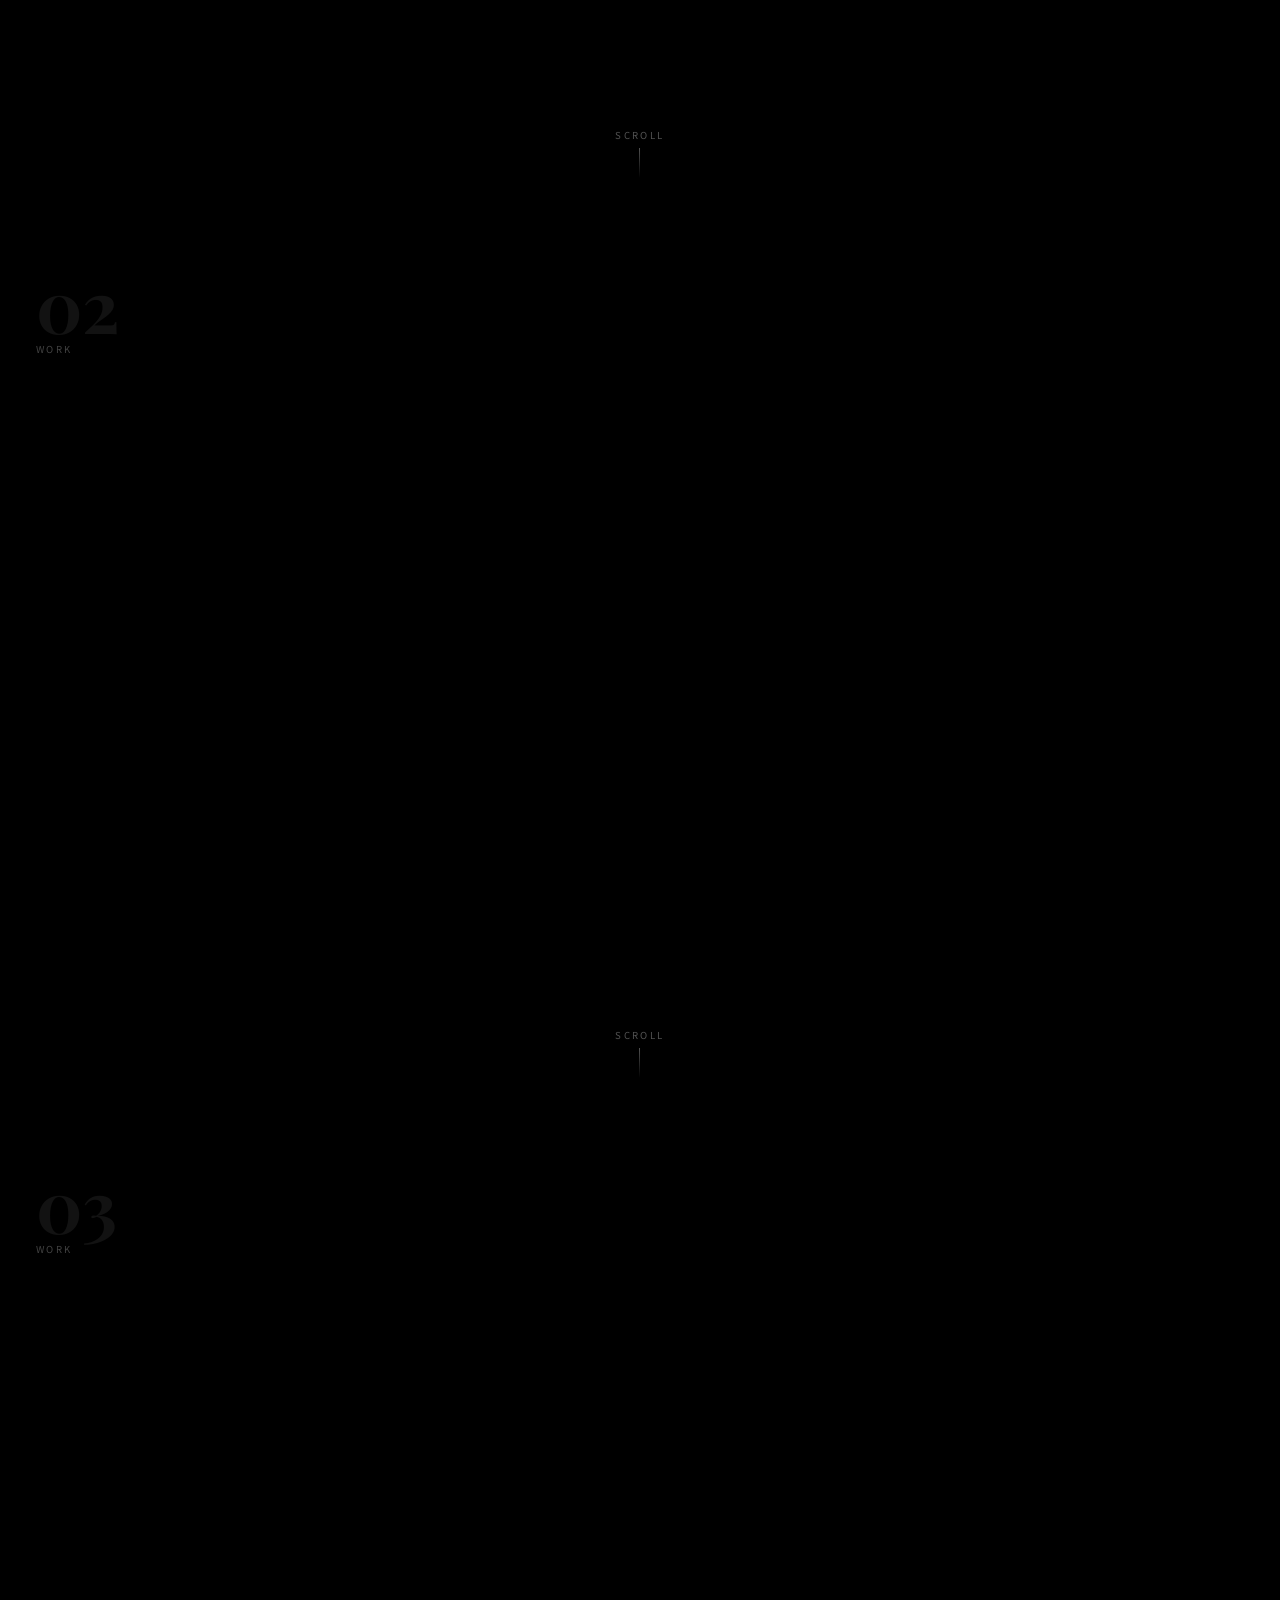
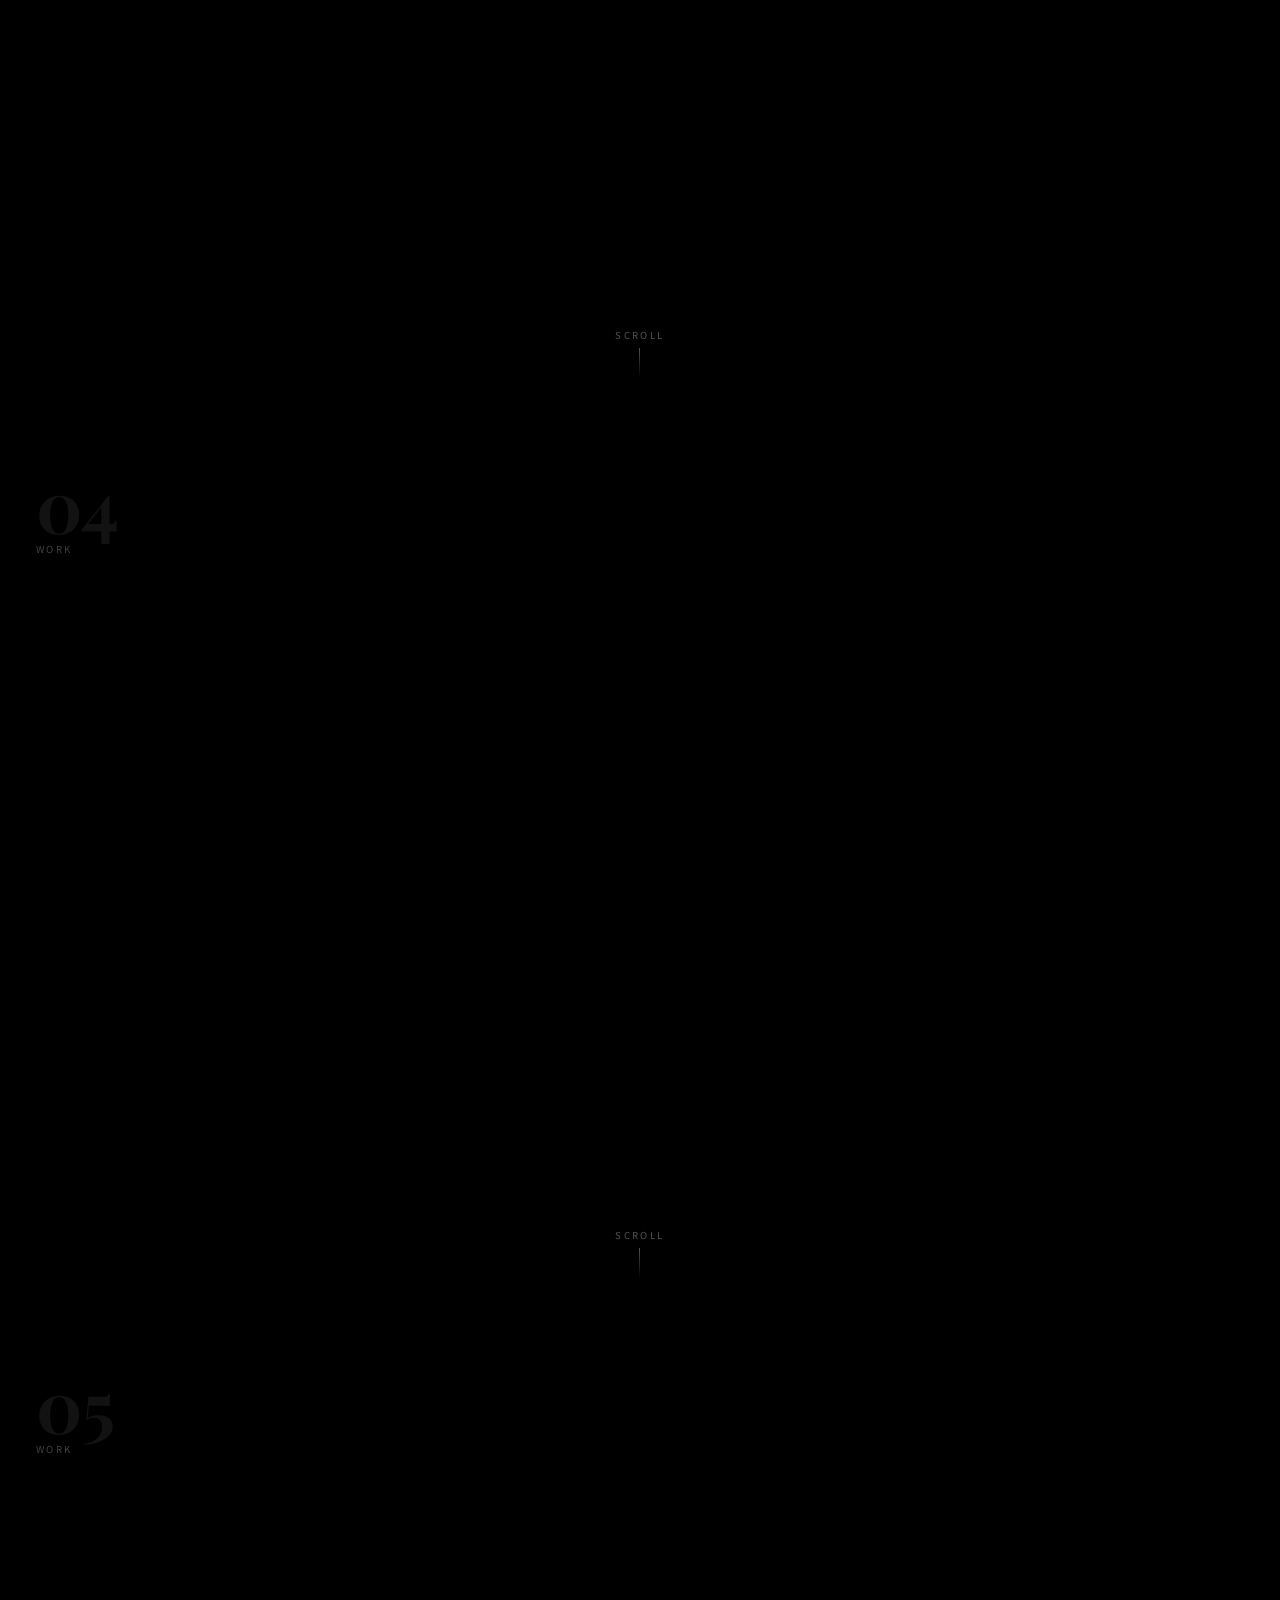
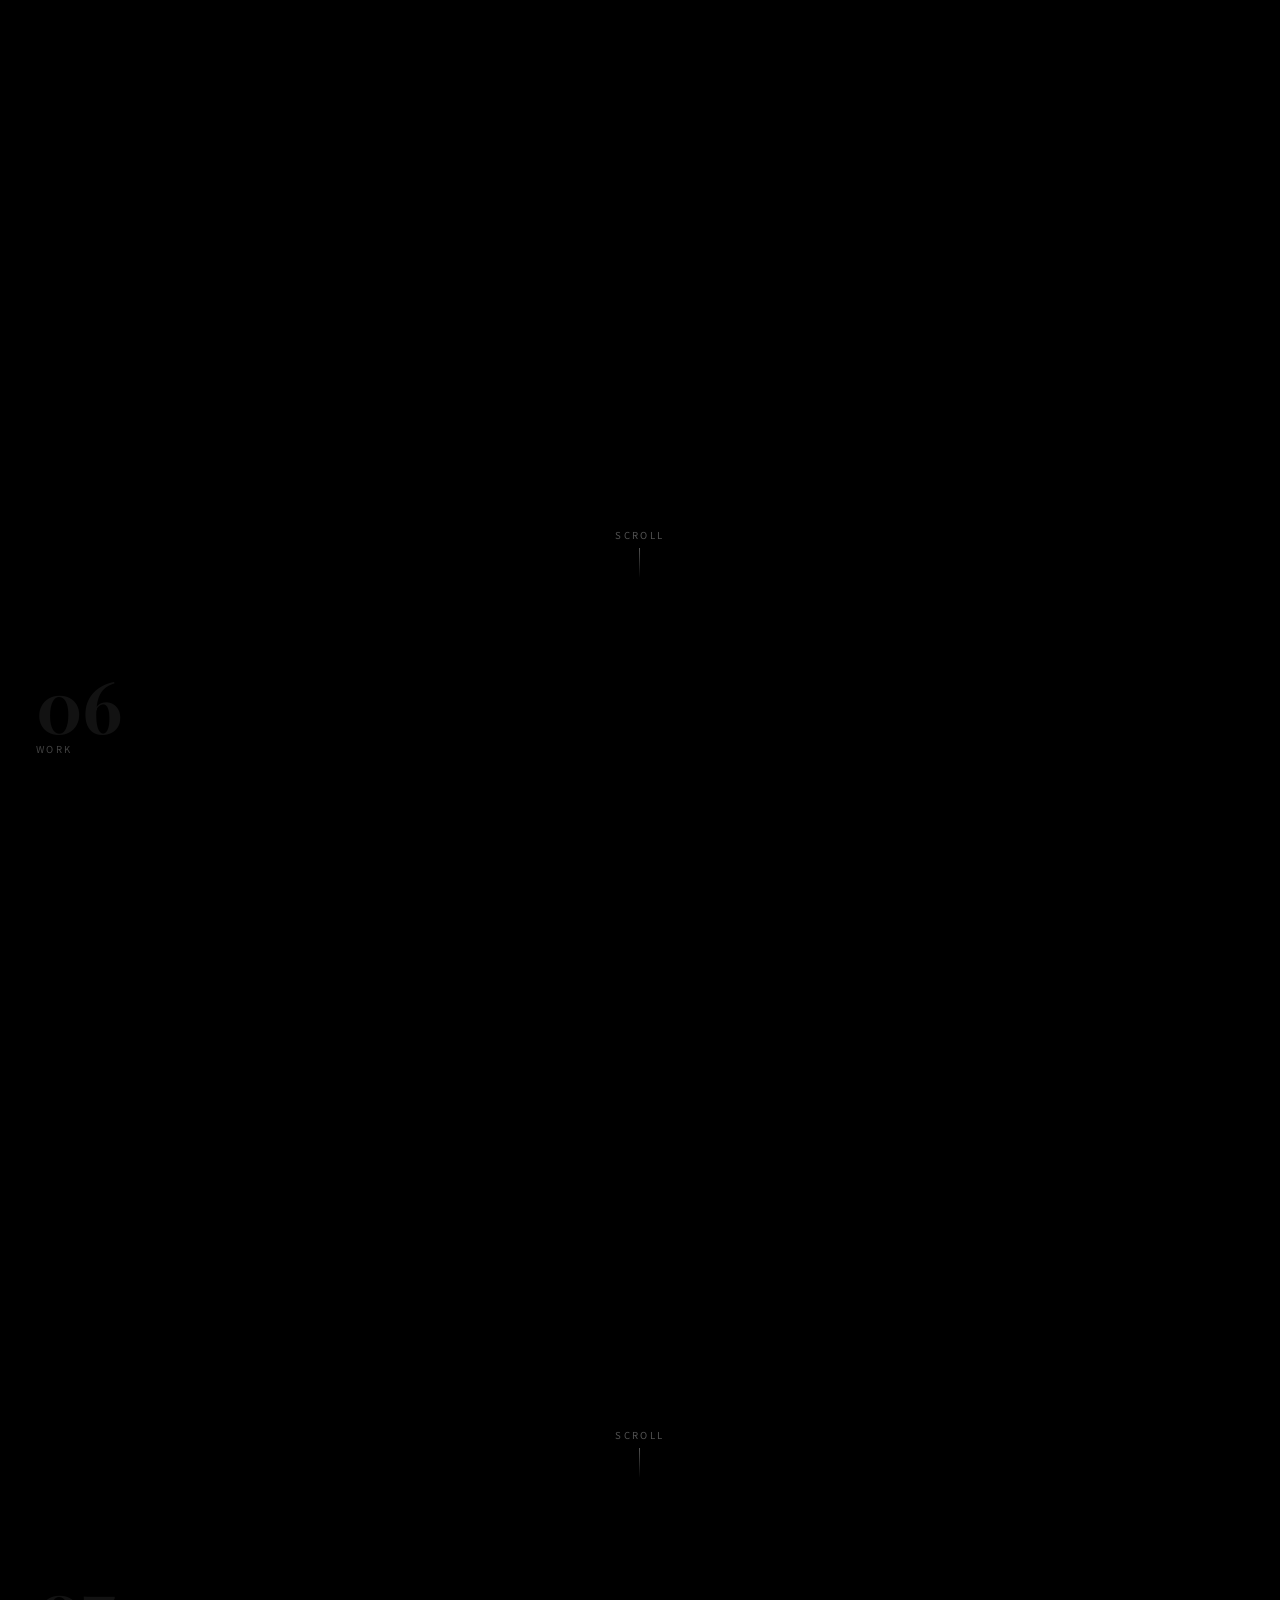
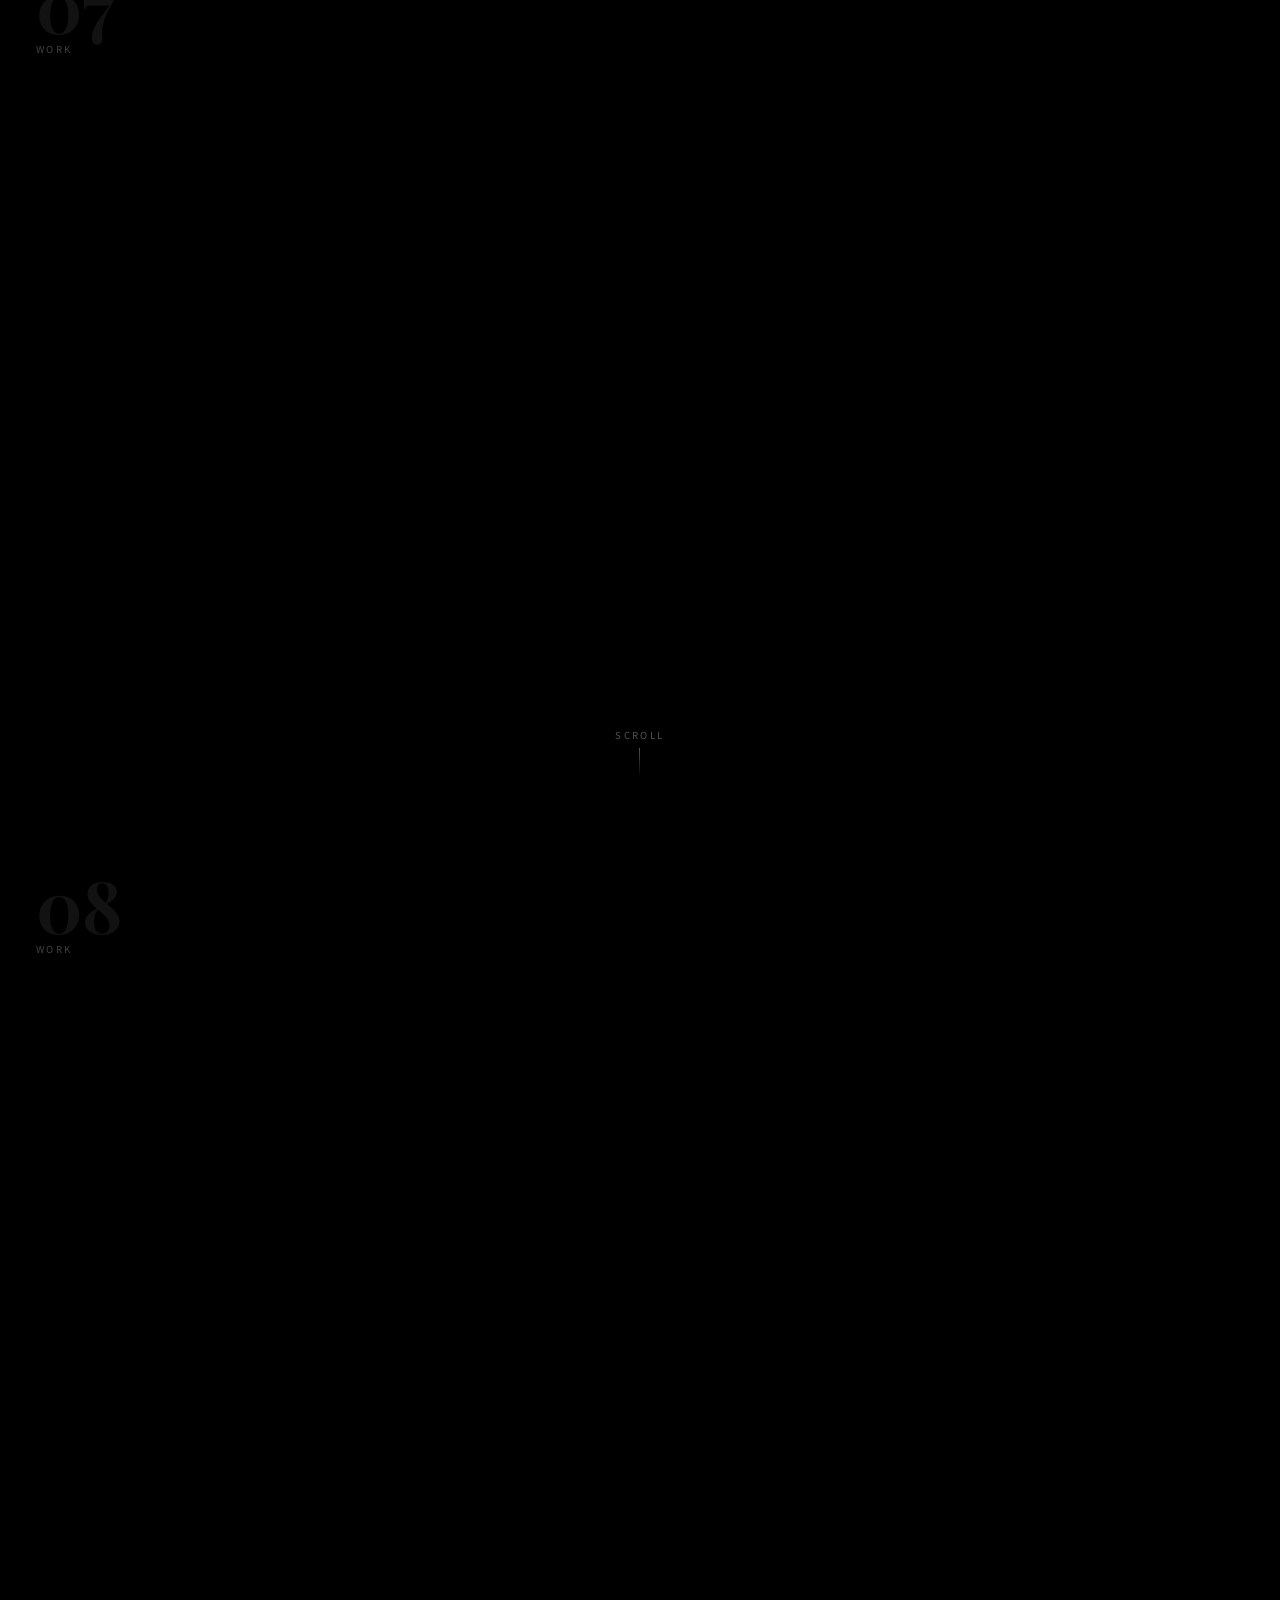
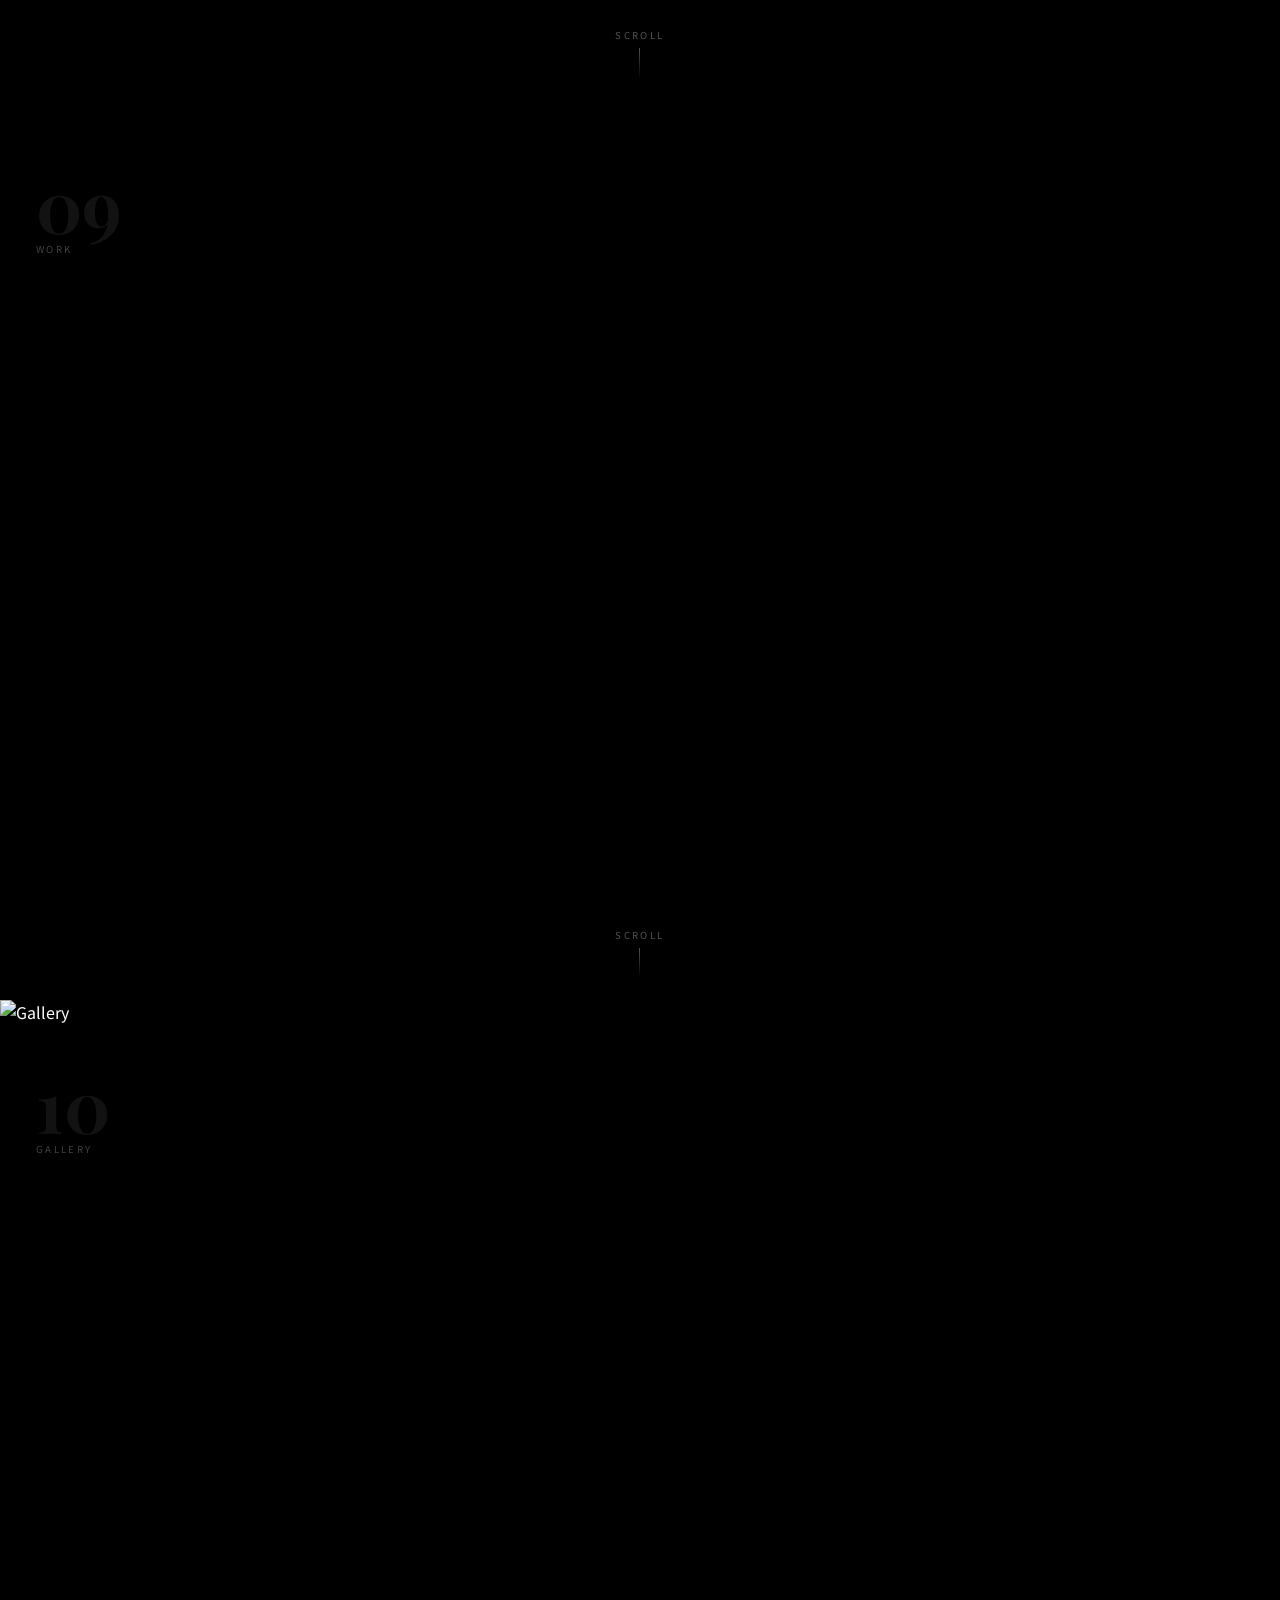
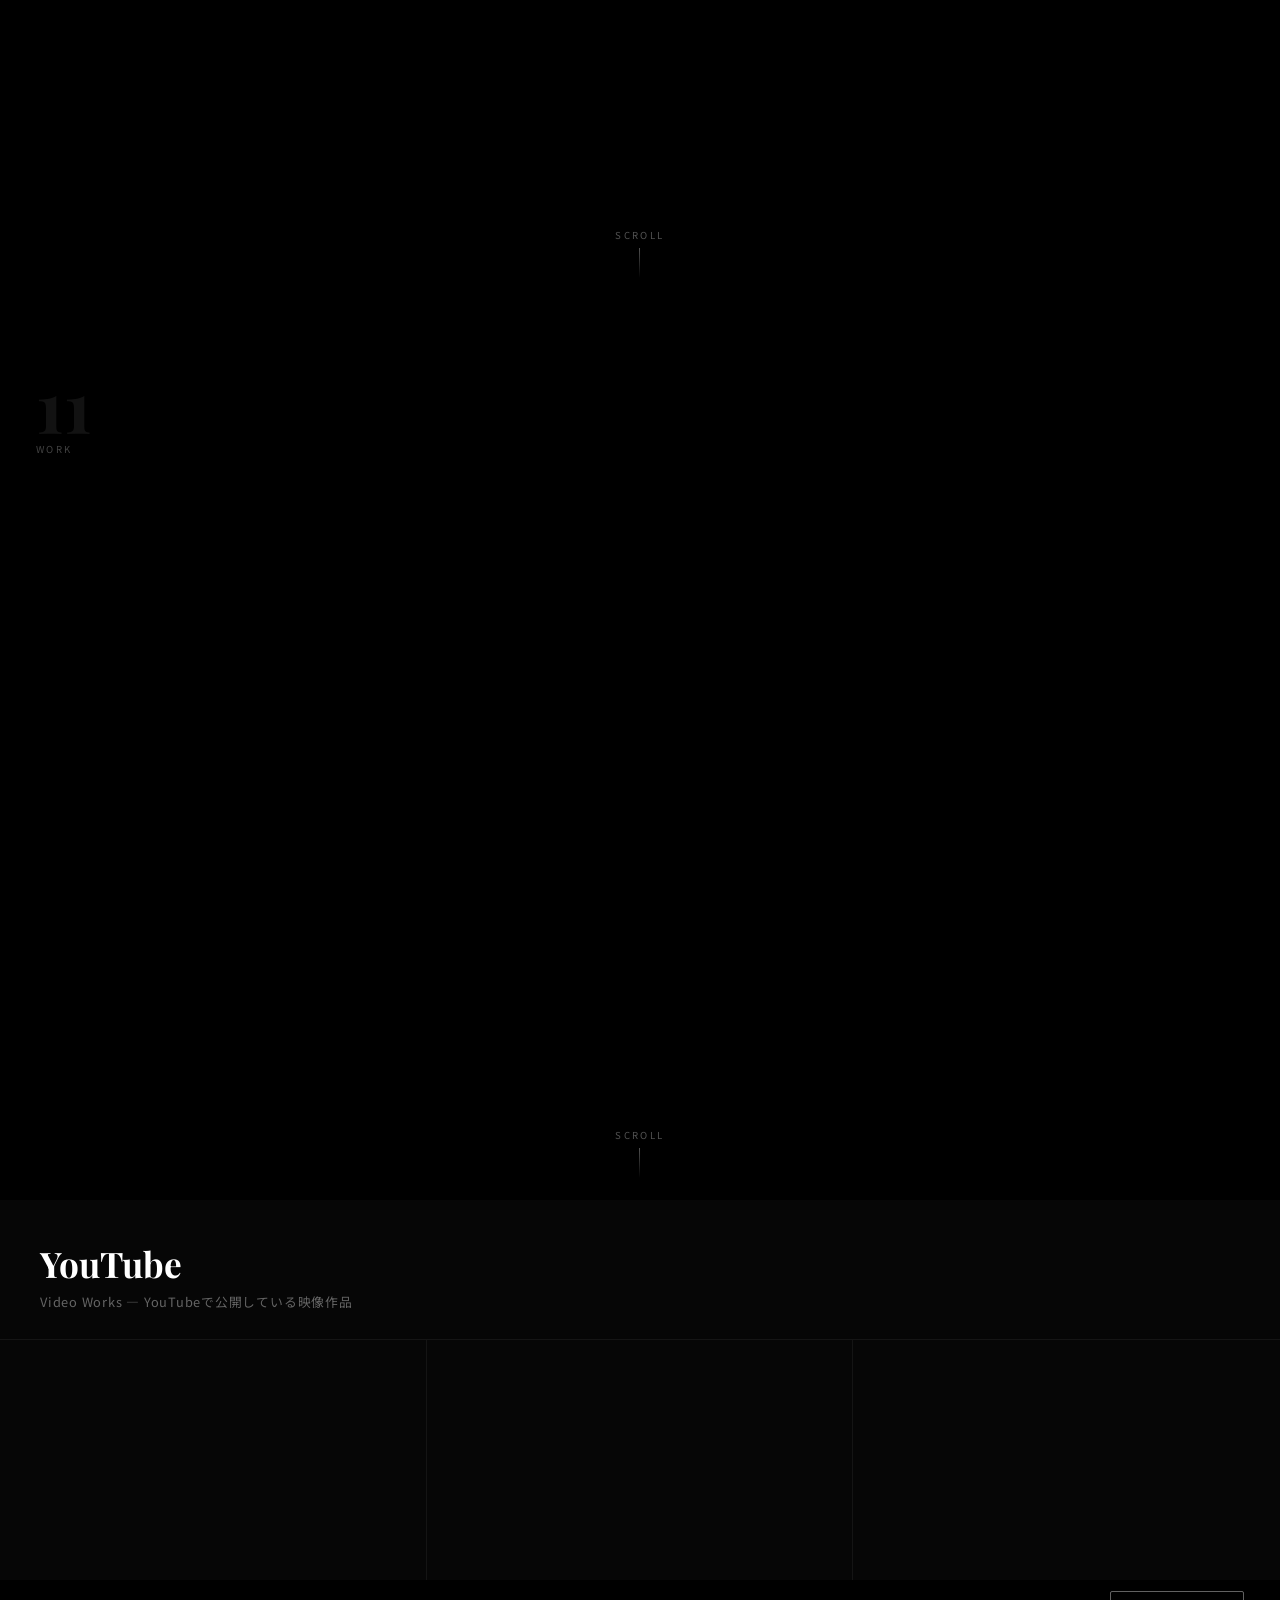
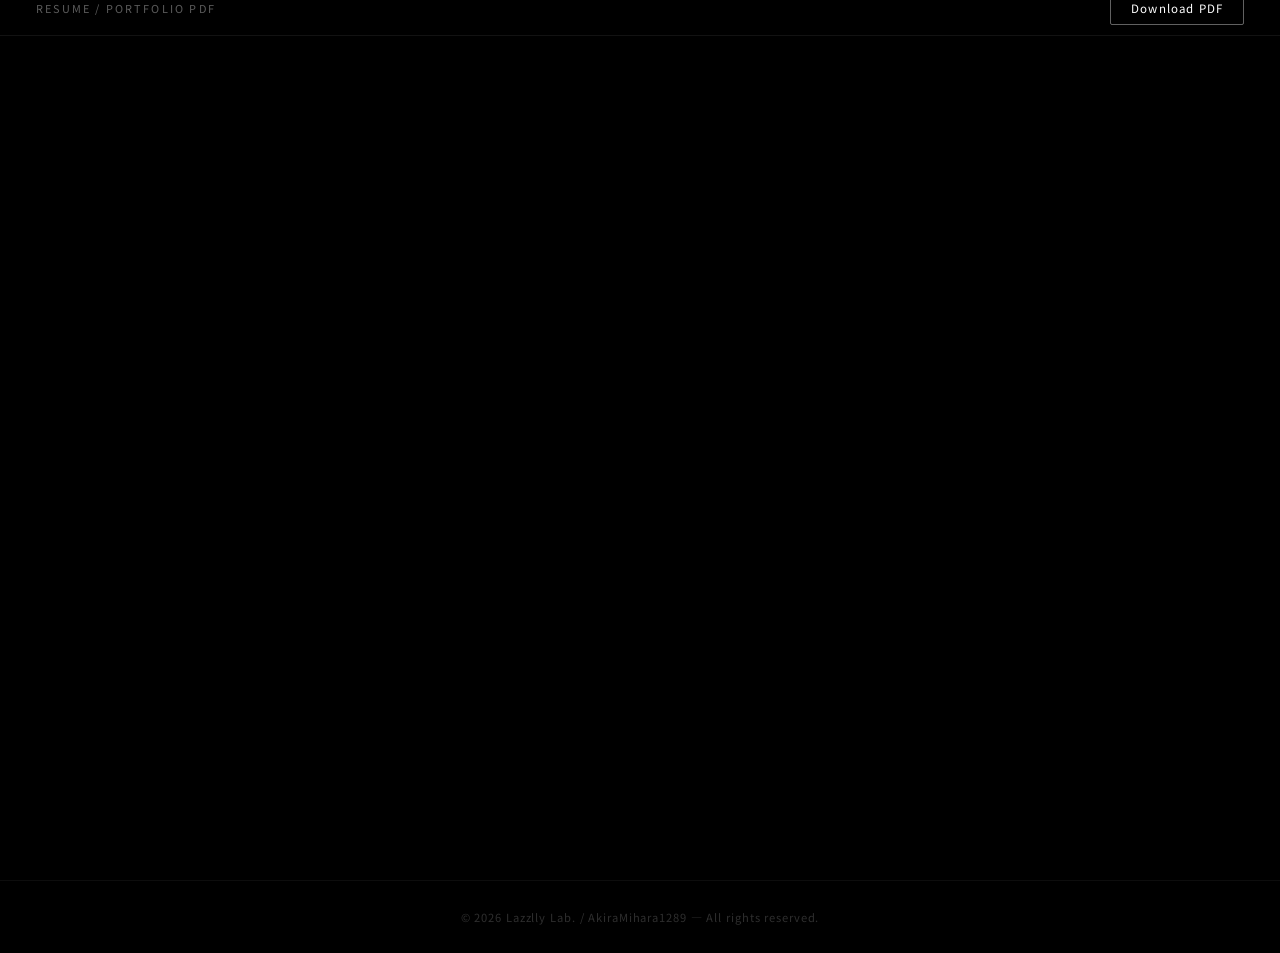
==== commit 06e9421b: "Add files via upload" ====
--- a/index.html
+++ b/index.html
@@ -9,257 +9,113 @@
   <style>
     *, *::before, *::after { box-sizing: border-box; margin: 0; padding: 0; }
     html { scroll-behavior: smooth; }
-
-    body {
-      font-family: "Noto Sans JP", sans-serif;
-      color: #fff;
-      background: #000;
-      overflow-x: hidden;
-    }
-
+    body { font-family: "Noto Sans JP", sans-serif; color: #fff; background: #000; overflow-x: hidden; }
     a { color: inherit; text-decoration: none; }
 
-    /* ===== NAV ===== */
     nav {
-      position: fixed;
-      top: 0; left: 0; right: 0;
-      z-index: 100;
-      padding: 18px 48px;
-      display: flex;
-      align-items: center;
-      justify-content: space-between;
-      background: rgba(0,0,0,0.55);
-      backdrop-filter: blur(16px);
-      -webkit-backdrop-filter: blur(16px);
+      position: fixed; top: 0; left: 0; right: 0; z-index: 100;
+      padding: 16px 40px;
+      display: flex; align-items: center; justify-content: space-between;
+      background: rgba(0,0,0,0.6);
+      backdrop-filter: blur(14px);
       border-bottom: 1px solid rgba(255,255,255,0.07);
     }
-    .logo {
-      font-family: "Playfair Display", serif;
-      font-size: 1.15rem;
-      letter-spacing: 0.06em;
-    }
-    .nav-links {
-      display: flex;
-      gap: 30px;
-      font-size: 0.75rem;
-      letter-spacing: 0.12em;
-      text-transform: uppercase;
-      color: rgba(255,255,255,0.5);
-    }
-    .nav-links a { transition: color 0.2s; }
-    .nav-links a:hover { color: #fff; }
-
-    /* ===== SECTION BASE ===== */
+    .logo { font-family: "Playfair Display", serif; font-size: 1.1rem; letter-spacing: 0.06em; }
+    .nav-links { display: flex; gap: 26px; font-size: 0.73rem; letter-spacing: 0.1em; text-transform: uppercase; color: rgba(255,255,255,0.5); }
+    .nav-links a:hover { color: #fff; transition: color 0.2s; }
+
+    /* full-screen section */
     .sec {
-      position: relative;
-      width: 100%;
-      height: 100vh;
-      overflow: hidden;
-      display: flex;
-      align-items: center;
-      justify-content: center;
-      background: #000;
-    }
-
-    .sec-video {
-      position: absolute;
-      inset: 0;
-      width: 100%;
-      height: 100%;
-      object-fit: contain;
-      z-index: 0;
-    }
-
-    .sec-img {
-      position: absolute;
-      inset: 0;
-      width: 100%;
-      height: 100%;
+      position: relative; width: 100%; height: 100svh;
+      overflow: hidden; background: #000; display: block;
+    }
+    .sec-video, .sec-img {
+      position: absolute; inset: 0;
+      width: 100%; height: 100%;
       object-fit: cover;
       z-index: 0;
     }
 
-    .overlay {
-      position: absolute;
-      inset: 0;
-      background: rgba(0,0,0,0.38);
-      z-index: 1;
-    }
-
-    /* ===== HERO ===== */
-    .hero-box {
-      position: relative;
-      z-index: 2;
-      text-align: center;
-      padding: 52px 64px;
-      max-width: 780px;
-      width: 90%;
-      background: rgba(0,0,0,0.44);
-      backdrop-filter: blur(20px);
-      -webkit-backdrop-filter: blur(20px);
-      border: 1px solid rgba(255,255,255,0.13);
-      border-radius: 3px;
-    }
-    .tag {
-      display: inline-block;
-      font-size: 0.65rem;
-      letter-spacing: 0.28em;
-      text-transform: uppercase;
-      color: rgba(255,255,255,0.5);
-      margin-bottom: 20px;
-      padding: 5px 16px;
-      border: 1px solid rgba(255,255,255,0.22);
-      border-radius: 999px;
-    }
-    .hero-box h1 {
+    .scroll-hint {
+      position: absolute; bottom: 22px; left: 50%; transform: translateX(-50%);
+      z-index: 5; font-size: 0.6rem; letter-spacing: 0.26em; text-transform: uppercase;
+      color: rgba(255,255,255,0.32);
+      display: flex; flex-direction: column; align-items: center; gap: 6px;
+    }
+    .scroll-hint::after {
+      content: ""; display: block; width: 1px; height: 30px;
+      background: linear-gradient(to bottom, rgba(255,255,255,0.32), transparent);
+      animation: lineAnim 1.8s ease-in-out infinite;
+    }
+    @keyframes lineAnim { 0%,100%{opacity:.32} 50%{opacity:.85} }
+
+    .work-label {
+      position: absolute; top: 68px; left: 36px; z-index: 3;
+      pointer-events: none; user-select: none;
+    }
+    .work-label .num {
+      font-family: "Playfair Display", serif; font-size: 4.5rem; font-weight: 700;
+      line-height: 1; color: rgba(255,255,255,0.07);
+    }
+    .work-label .lbl {
+      font-size: 0.6rem; letter-spacing: 0.24em; text-transform: uppercase;
+      color: rgba(255,255,255,0.26); margin-top: 2px;
+    }
+
+    /* YouTube section */
+    .yt-sec { width: 100%; background: #060606; }
+    .yt-header {
+      padding: 40px 40px 28px;
+      border-bottom: 1px solid rgba(255,255,255,0.06);
+    }
+    .yt-header h2 {
       font-family: "Playfair Display", serif;
-      font-weight: 700;
-      font-size: clamp(2.4rem, 5.5vw, 4rem);
-      line-height: 1.15;
-      letter-spacing: 0.01em;
-      margin-bottom: 18px;
-    }
-    .hero-box h1 em {
-      font-style: italic;
-      color: rgba(255,255,255,0.7);
-    }
-    .hero-box p {
-      font-size: clamp(0.86rem, 1.5vw, 0.96rem);
-      color: rgba(255,255,255,0.65);
-      line-height: 2;
-      margin-bottom: 32px;
-    }
-    .btn-row {
-      display: flex;
-      gap: 14px;
-      justify-content: center;
-      flex-wrap: wrap;
-    }
-    .btn {
-      display: inline-block;
-      padding: 12px 30px;
-      border-radius: 2px;
-      font-size: 0.82rem;
-      font-weight: 400;
-      letter-spacing: 0.1em;
-      transition: 0.22s ease;
-    }
-    .btn-white { background: #fff; color: #000; }
-    .btn-white:hover { background: rgba(255,255,255,0.85); }
-    .btn-outline { border: 1px solid rgba(255,255,255,0.45); color: #fff; }
+      font-size: clamp(1.5rem, 3vw, 2.2rem); font-weight: 700;
+      margin-bottom: 5px;
+    }
+    .yt-header p { font-size: 0.8rem; color: rgba(255,255,255,0.38); letter-spacing: 0.06em; }
+    .yt-grid {
+      display: grid; grid-template-columns: repeat(3, 1fr);
+      border-top: none;
+    }
+    .yt-item {
+      position: relative; padding-top: 56.25%;
+      border-right: 1px solid rgba(255,255,255,0.06);
+    }
+    .yt-item:last-child { border-right: none; }
+    .yt-item iframe { position: absolute; inset: 0; width: 100%; height: 100%; border: 0; }
+
+    /* PDF */
+    .pdf-sec { position: relative; width: 100%; height: 100svh; background: #000; overflow: hidden; }
+    .pdf-bar {
+      position: absolute; top: 0; left: 0; right: 0; height: 56px;
+      background: rgba(0,0,0,0.8); backdrop-filter: blur(12px);
+      border-bottom: 1px solid rgba(255,255,255,0.07);
+      display: flex; align-items: center; justify-content: space-between;
+      padding: 0 36px; z-index: 10;
+    }
+    .pdf-bar span { font-size: 0.68rem; letter-spacing: 0.2em; text-transform: uppercase; color: rgba(255,255,255,0.36); }
+    .pdf-sec iframe { position: absolute; top: 56px; left: 0; width: 100%; height: calc(100% - 56px); border: 0; }
+    .btn { display: inline-block; padding: 8px 20px; border-radius: 2px; font-size: 0.72rem; letter-spacing: 0.1em; transition: 0.2s; }
+    .btn-outline { border: 1px solid rgba(255,255,255,0.38); color: #fff; }
     .btn-outline:hover { background: rgba(255,255,255,0.08); }
 
-    /* ===== SCROLL HINT ===== */
-    .scroll-hint {
-      position: absolute;
-      bottom: 28px;
-      left: 50%;
-      transform: translateX(-50%);
-      z-index: 5;
-      font-size: 0.62rem;
-      letter-spacing: 0.28em;
-      text-transform: uppercase;
-      color: rgba(255,255,255,0.35);
-      display: flex;
-      flex-direction: column;
-      align-items: center;
-      gap: 8px;
-    }
-    .scroll-hint::after {
-      content: "";
-      display: block;
-      width: 1px;
-      height: 36px;
-      background: linear-gradient(to bottom, rgba(255,255,255,0.35), transparent);
-      animation: lineAnim 1.8s ease-in-out infinite;
-    }
-    @keyframes lineAnim {
-      0%, 100% { opacity: 0.35; }
-      50% { opacity: 0.9; }
-    }
-
-    /* ===== WORK LABEL ===== */
-    .work-label {
-      position: absolute;
-      top: 84px;
-      left: 48px;
-      z-index: 3;
-      pointer-events: none;
-      user-select: none;
-    }
-    .work-label .num {
-      font-family: "Playfair Display", serif;
-      font-size: 5.5rem;
-      font-weight: 700;
-      line-height: 1;
-      color: rgba(255,255,255,0.06);
-    }
-    .work-label .label-text {
-      font-size: 0.65rem;
-      letter-spacing: 0.24em;
-      text-transform: uppercase;
-      color: rgba(255,255,255,0.3);
-      margin-top: 4px;
-    }
-
-    /* ===== PDF SECTION ===== */
-    .pdf-sec {
-      position: relative;
-      width: 100%;
-      height: 100vh;
-      background: #000;
-      display: flex;
-      flex-direction: column;
-      overflow: hidden;
-    }
-    .pdf-header {
-      position: absolute;
-      top: 0; left: 0; right: 0;
-      height: 64px;
-      background: rgba(0,0,0,0.75);
-      backdrop-filter: blur(12px);
-      -webkit-backdrop-filter: blur(12px);
-      border-bottom: 1px solid rgba(255,255,255,0.07);
-      display: flex;
-      align-items: center;
-      justify-content: space-between;
-      padding: 0 48px;
-      z-index: 10;
-    }
-    .pdf-header span {
-      font-size: 0.72rem;
-      letter-spacing: 0.2em;
-      text-transform: uppercase;
-      color: rgba(255,255,255,0.4);
-    }
-    .pdf-sec iframe {
-      position: absolute;
-      top: 64px;
-      left: 0;
-      width: 100%;
-      height: calc(100% - 64px);
-      border: 0;
-    }
-
-    /* ===== FOOTER ===== */
     footer {
-      background: #000;
-      text-align: center;
-      padding: 36px 20px;
-      color: rgba(255,255,255,0.2);
-      font-size: 0.74rem;
-      letter-spacing: 0.08em;
+      background: #000; text-align: center; padding: 28px 20px;
+      color: rgba(255,255,255,0.18); font-size: 0.7rem; letter-spacing: 0.08em;
       border-top: 1px solid rgba(255,255,255,0.05);
     }
 
-    /* ===== RESPONSIVE ===== */
-    @media (max-width: 600px) {
-      nav { padding: 14px 20px; }
+    @media (max-width: 768px) {
+      nav { padding: 11px 16px; }
       .nav-links { display: none; }
-      .hero-box { padding: 32px 22px; }
-      .work-label { left: 18px; top: 68px; }
-      .work-label .num { font-size: 3.5rem; }
-      .pdf-header { padding: 0 20px; }
+      .work-label { left: 14px; top: 56px; }
+      .work-label .num { font-size: 2.8rem; }
+      .yt-grid { grid-template-columns: 1fr; }
+      .yt-item { border-right: none; border-bottom: 1px solid rgba(255,255,255,0.06); }
+      .yt-item:last-child { border-bottom: none; }
+      .yt-header { padding: 28px 16px 20px; }
+      .pdf-bar { padding: 0 16px; }
     }
   </style>
 </head>
@@ -270,179 +126,121 @@
   <div class="nav-links">
     <a href="#top">Top</a>
     <a href="#work01">Works</a>
-    <a href="#gallery">Gallery</a>
+    <a href="#yt">YouTube</a>
     <a href="#resume">Resume</a>
-    <a href="https://github.com/AkiraMihara1289/MyPortfolio" target="_blank" rel="noopener">GitHub ↗</a>
+    <a href="https://github.com/AkiraMihara1289/MyPortfolio" target="_blank" rel="noopener">GitHub &#8599;</a>
   </div>
 </nav>
 
-<!-- ① PF.png — Hero -->
+<!-- PF.png -->
 <section id="top" class="sec">
-  <img class="sec-img"
-       src="https://raw.githubusercontent.com/AkiraMihara1289/MyPortfolio/main/PF.png"
-       alt="Lazzlly Lab." loading="eager">
-  <div class="overlay"></div>
-  <div class="hero-box">
-    <span class="tag">Portfolio 2026</span>
-    <h1>Lazzlly <em>Lab.</em></h1>
-    <p>映像制作・グラフィックデザイン・LP制作<br>Creative works by AkiraMihara1289</p>
-    <div class="btn-row">
-      <a href="#work01" class="btn btn-white">Works を見る</a>
-      <a href="https://github.com/AkiraMihara1289/MyPortfolio" target="_blank" rel="noopener" class="btn btn-outline">GitHub ↗</a>
+  <img class="sec-img" src="https://raw.githubusercontent.com/AkiraMihara1289/MyPortfolio/main/PF.png" alt="Lazzlly Lab." loading="eager">
+  <div class="scroll-hint">scroll</div>
+</section>
+
+<!-- 1.mp4 -->
+<section id="work01" class="sec">
+  <video class="sec-video" src="https://raw.githubusercontent.com/AkiraMihara1289/MyPortfolio/main/1.mp4" muted loop playsinline preload="none"></video>
+  <div class="work-label"><div class="num">01</div><div class="lbl">Work</div></div>
+  <div class="scroll-hint">scroll</div>
+</section>
+
+<!-- 2.mp4 -->
+<section id="work02" class="sec">
+  <video class="sec-video" src="https://raw.githubusercontent.com/AkiraMihara1289/MyPortfolio/main/2.mp4" muted loop playsinline preload="none"></video>
+  <div class="work-label"><div class="num">02</div><div class="lbl">Work</div></div>
+  <div class="scroll-hint">scroll</div>
+</section>
+
+<!-- 3.mp4 -->
+<section id="work03" class="sec">
+  <video class="sec-video" src="https://raw.githubusercontent.com/AkiraMihara1289/MyPortfolio/main/3.mp4" muted loop playsinline preload="none"></video>
+  <div class="work-label"><div class="num">03</div><div class="lbl">Work</div></div>
+  <div class="scroll-hint">scroll</div>
+</section>
+
+<!-- 4.mp4 -->
+<section id="work04" class="sec">
+  <video class="sec-video" src="https://raw.githubusercontent.com/AkiraMihara1289/MyPortfolio/main/4.mp4" muted loop playsinline preload="none"></video>
+  <div class="work-label"><div class="num">04</div><div class="lbl">Work</div></div>
+  <div class="scroll-hint">scroll</div>
+</section>
+
+<!-- 5.mp4 -->
+<section id="work05" class="sec">
+  <video class="sec-video" src="https://raw.githubusercontent.com/AkiraMihara1289/MyPortfolio/main/5.mp4" muted loop playsinline preload="none"></video>
+  <div class="work-label"><div class="num">05</div><div class="lbl">Work</div></div>
+  <div class="scroll-hint">scroll</div>
+</section>
+
+<!-- 6.mp4 -->
+<section id="work06" class="sec">
+  <video class="sec-video" src="https://raw.githubusercontent.com/AkiraMihara1289/MyPortfolio/main/6.mp4" muted loop playsinline preload="none"></video>
+  <div class="work-label"><div class="num">06</div><div class="lbl">Work</div></div>
+  <div class="scroll-hint">scroll</div>
+</section>
+
+<!-- 7.mp4 -->
+<section id="work07" class="sec">
+  <video class="sec-video" src="https://raw.githubusercontent.com/AkiraMihara1289/MyPortfolio/main/7.mp4" muted loop playsinline preload="none"></video>
+  <div class="work-label"><div class="num">07</div><div class="lbl">Work</div></div>
+  <div class="scroll-hint">scroll</div>
+</section>
+
+<!-- 8.mp4 -->
+<section id="work08" class="sec">
+  <video class="sec-video" src="https://raw.githubusercontent.com/AkiraMihara1289/MyPortfolio/main/8.mp4" muted loop playsinline preload="none"></video>
+  <div class="work-label"><div class="num">08</div><div class="lbl">Work</div></div>
+  <div class="scroll-hint">scroll</div>
+</section>
+
+<!-- 9.mp4 -->
+<section id="work09" class="sec">
+  <video class="sec-video" src="https://raw.githubusercontent.com/AkiraMihara1289/MyPortfolio/main/9.mp4" muted loop playsinline preload="none"></video>
+  <div class="work-label"><div class="num">09</div><div class="lbl">Work</div></div>
+  <div class="scroll-hint">scroll</div>
+</section>
+
+<!-- 10.png -->
+<section id="gallery" class="sec">
+  <img class="sec-img" src="https://raw.githubusercontent.com/AkiraMihara1289/MyPortfolio/main/10.png" alt="Gallery" loading="lazy">
+  <div class="work-label"><div class="num">10</div><div class="lbl">Gallery</div></div>
+  <div class="scroll-hint">scroll</div>
+</section>
+
+<!-- 11.mp4 -->
+<section id="work11" class="sec">
+  <video class="sec-video" src="https://raw.githubusercontent.com/AkiraMihara1289/MyPortfolio/main/11.mp4" muted loop playsinline preload="none"></video>
+  <div class="work-label"><div class="num">11</div><div class="lbl">Work</div></div>
+  <div class="scroll-hint">scroll</div>
+</section>
+
+<!-- YouTube -->
+<div id="yt" class="yt-sec">
+  <div class="yt-header">
+    <h2>YouTube</h2>
+    <p>Video Works &mdash; YouTube&#12391;&#20844;&#38283;&#12375;&#12390;&#12356;&#12427;&#26144;&#20687;&#20316;&#21697;</p>
+  </div>
+  <div class="yt-grid">
+    <div class="yt-item">
+      <iframe src="https://www.youtube.com/embed/GNHDcUYDhSk" title="Video 01" allow="accelerometer; autoplay; clipboard-write; encrypted-media; gyroscope; picture-in-picture" allowfullscreen></iframe>
     </div>
-  </div>
-  <div class="scroll-hint">scroll</div>
-</section>
-
-<!-- ② 1.mp4 — Work 01 -->
-<section id="work01" class="sec">
-  <video class="sec-video"
-         src="https://raw.githubusercontent.com/AkiraMihara1289/MyPortfolio/main/1.mp4"
-         muted loop playsinline preload="none"></video>
-  <div class="work-label">
-    <div class="num">01</div>
-    <div class="label-text">Work</div>
-  </div>
-  <div class="scroll-hint">scroll</div>
-</section>
-
-<!-- ③ 2.mp4 — Work 02 -->
-<section id="work02" class="sec">
-  <video class="sec-video"
-         src="https://raw.githubusercontent.com/AkiraMihara1289/MyPortfolio/main/2.mp4"
-         muted loop playsinline preload="none"></video>
-  <div class="work-label">
-    <div class="num">02</div>
-    <div class="label-text">Work</div>
-  </div>
-  <div class="scroll-hint">scroll</div>
-</section>
-
-<!-- ④ 3.mp4 — Work 03 -->
-<section id="work03" class="sec">
-  <video class="sec-video"
-         src="https://raw.githubusercontent.com/AkiraMihara1289/MyPortfolio/main/3.mp4"
-         muted loop playsinline preload="none"></video>
-  <div class="work-label">
-    <div class="num">03</div>
-    <div class="label-text">Work</div>
-  </div>
-  <div class="scroll-hint">scroll</div>
-</section>
-
-<!-- ⑤ 4.mp4 — Work 04 -->
-<section id="work04" class="sec">
-  <video class="sec-video"
-         src="https://raw.githubusercontent.com/AkiraMihara1289/MyPortfolio/main/4.mp4"
-         muted loop playsinline preload="none"></video>
-  <div class="work-label">
-    <div class="num">04</div>
-    <div class="label-text">Work</div>
-  </div>
-  <div class="scroll-hint">scroll</div>
-</section>
-
-<!-- ⑥ 5.mp4 — Work 05 -->
-<section id="work05" class="sec">
-  <video class="sec-video"
-         src="https://raw.githubusercontent.com/AkiraMihara1289/MyPortfolio/main/5.mp4"
-         muted loop playsinline preload="none"></video>
-  <div class="work-label">
-    <div class="num">05</div>
-    <div class="label-text">Work</div>
-  </div>
-  <div class="scroll-hint">scroll</div>
-</section>
-
-<!-- ⑦ 6.mp4 — Work 06 -->
-<section id="work06" class="sec">
-  <video class="sec-video"
-         src="https://raw.githubusercontent.com/AkiraMihara1289/MyPortfolio/main/6.mp4"
-         muted loop playsinline preload="none"></video>
-  <div class="work-label">
-    <div class="num">06</div>
-    <div class="label-text">Work</div>
-  </div>
-  <div class="scroll-hint">scroll</div>
-</section>
-
-<!-- ⑧ 7.mp4 — Work 07 -->
-<section id="work07" class="sec">
-  <video class="sec-video"
-         src="https://raw.githubusercontent.com/AkiraMihara1289/MyPortfolio/main/7.mp4"
-         muted loop playsinline preload="none"></video>
-  <div class="work-label">
-    <div class="num">07</div>
-    <div class="label-text">Work</div>
-  </div>
-  <div class="scroll-hint">scroll</div>
-</section>
-
-<!-- ⑨ 8.mp4 — Work 08 -->
-<section id="work08" class="sec">
-  <video class="sec-video"
-         src="https://raw.githubusercontent.com/AkiraMihara1289/MyPortfolio/main/8.mp4"
-         muted loop playsinline preload="none"></video>
-  <div class="work-label">
-    <div class="num">08</div>
-    <div class="label-text">Work</div>
-  </div>
-  <div class="scroll-hint">scroll</div>
-</section>
-
-<!-- ⑩ 9.mp4 — Work 09 -->
-<section id="work09" class="sec">
-  <video class="sec-video"
-         src="https://raw.githubusercontent.com/AkiraMihara1289/MyPortfolio/main/9.mp4"
-         muted loop playsinline preload="none"></video>
-  <div class="work-label">
-    <div class="num">09</div>
-    <div class="label-text">Work</div>
-  </div>
-  <div class="scroll-hint">scroll</div>
-</section>
-
-<!-- ⑪ 10.png — Gallery -->
-<section id="gallery" class="sec">
-  <img class="sec-img"
-       src="https://raw.githubusercontent.com/AkiraMihara1289/MyPortfolio/main/10.png"
-       alt="Gallery" loading="lazy">
-  <div class="overlay" style="background:rgba(0,0,0,0.18);"></div>
-  <div class="work-label">
-    <div class="num">10</div>
-    <div class="label-text">Gallery</div>
-  </div>
-  <div class="scroll-hint">scroll</div>
-</section>
-
-<!-- ⑫ 11.mp4 — Work 11 -->
-<section id="work11" class="sec">
-  <video class="sec-video"
-         src="https://raw.githubusercontent.com/AkiraMihara1289/MyPortfolio/main/11.mp4"
-         muted loop playsinline preload="none"></video>
-  <div class="work-label">
-    <div class="num">11</div>
-    <div class="label-text">Work</div>
-  </div>
-  <div class="scroll-hint">scroll</div>
-</section>
-
-<!-- ⑬ 12.pdf — Resume -->
+    <div class="yt-item">
+      <iframe src="https://www.youtube.com/embed/oXhrMMxpMfw" title="Video 02" allow="accelerometer; autoplay; clipboard-write; encrypted-media; gyroscope; picture-in-picture" allowfullscreen></iframe>
+    </div>
+    <div class="yt-item">
+      <iframe src="https://www.youtube.com/embed/CLzW-r_4Ve4" title="Video 03" allow="accelerometer; autoplay; clipboard-write; encrypted-media; gyroscope; picture-in-picture" allowfullscreen></iframe>
+    </div>
+  </div>
+</div>
+
+<!-- 12.pdf -->
 <section id="resume" class="pdf-sec">
-  <div class="pdf-header">
+  <div class="pdf-bar">
     <span>Resume / Portfolio PDF</span>
-    <a href="https://raw.githubusercontent.com/AkiraMihara1289/MyPortfolio/main/12.pdf"
-       download="portfolio.pdf"
-       class="btn btn-outline"
-       style="padding:8px 22px;font-size:0.74rem;letter-spacing:0.1em;">
-      Download PDF
-    </a>
-  </div>
-  <iframe
-    src="https://docs.google.com/viewer?url=https://raw.githubusercontent.com/AkiraMihara1289/MyPortfolio/main/12.pdf&embedded=true"
-    title="Portfolio PDF"
-    allowfullscreen>
-  </iframe>
+    <a href="https://raw.githubusercontent.com/AkiraMihara1289/MyPortfolio/main/12.pdf" download="portfolio.pdf" class="btn btn-outline">Download PDF</a>
+  </div>
+  <iframe src="https://docs.google.com/viewer?url=https://raw.githubusercontent.com/AkiraMihara1289/MyPortfolio/main/12.pdf&embedded=true" title="Portfolio PDF" allowfullscreen></iframe>
 </section>
 
 <footer>
@@ -450,19 +248,14 @@
 </footer>
 
 <script>
-  // ビューポート内に入ったら動画を再生、出たら停止
-  const videos = document.querySelectorAll('video');
-  const vObs = new IntersectionObserver((entries) => {
+  const videos = document.querySelectorAll("video");
+  const obs = new IntersectionObserver(entries => {
     entries.forEach(e => {
-      if (e.isIntersecting) {
-        e.target.play().catch(() => {});
-      } else {
-        e.target.pause();
-      }
+      if (e.isIntersecting) e.target.play().catch(()=>{});
+      else e.target.pause();
     });
   }, { threshold: 0.25 });
-  videos.forEach(v => vObs.observe(v));
+  videos.forEach(v => obs.observe(v));
 </script>
-
 </body>
-</html>
+</html>
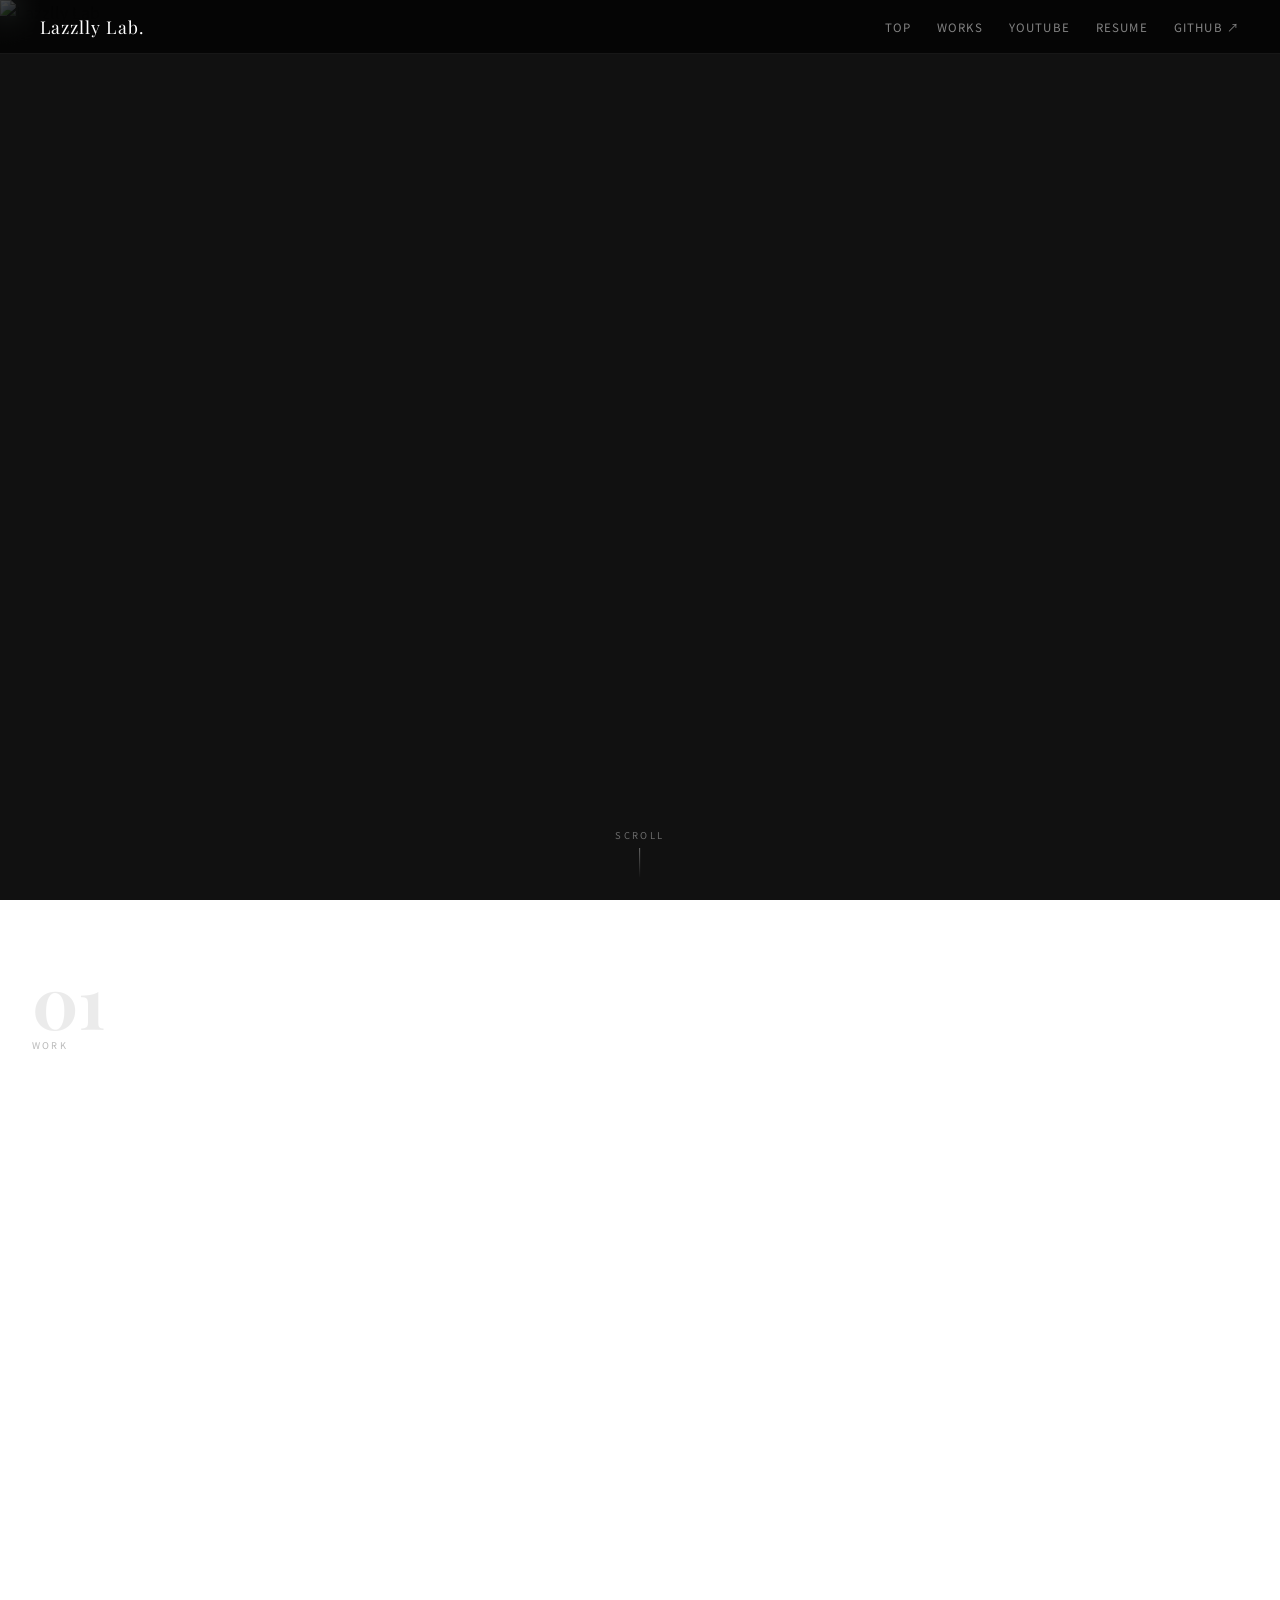
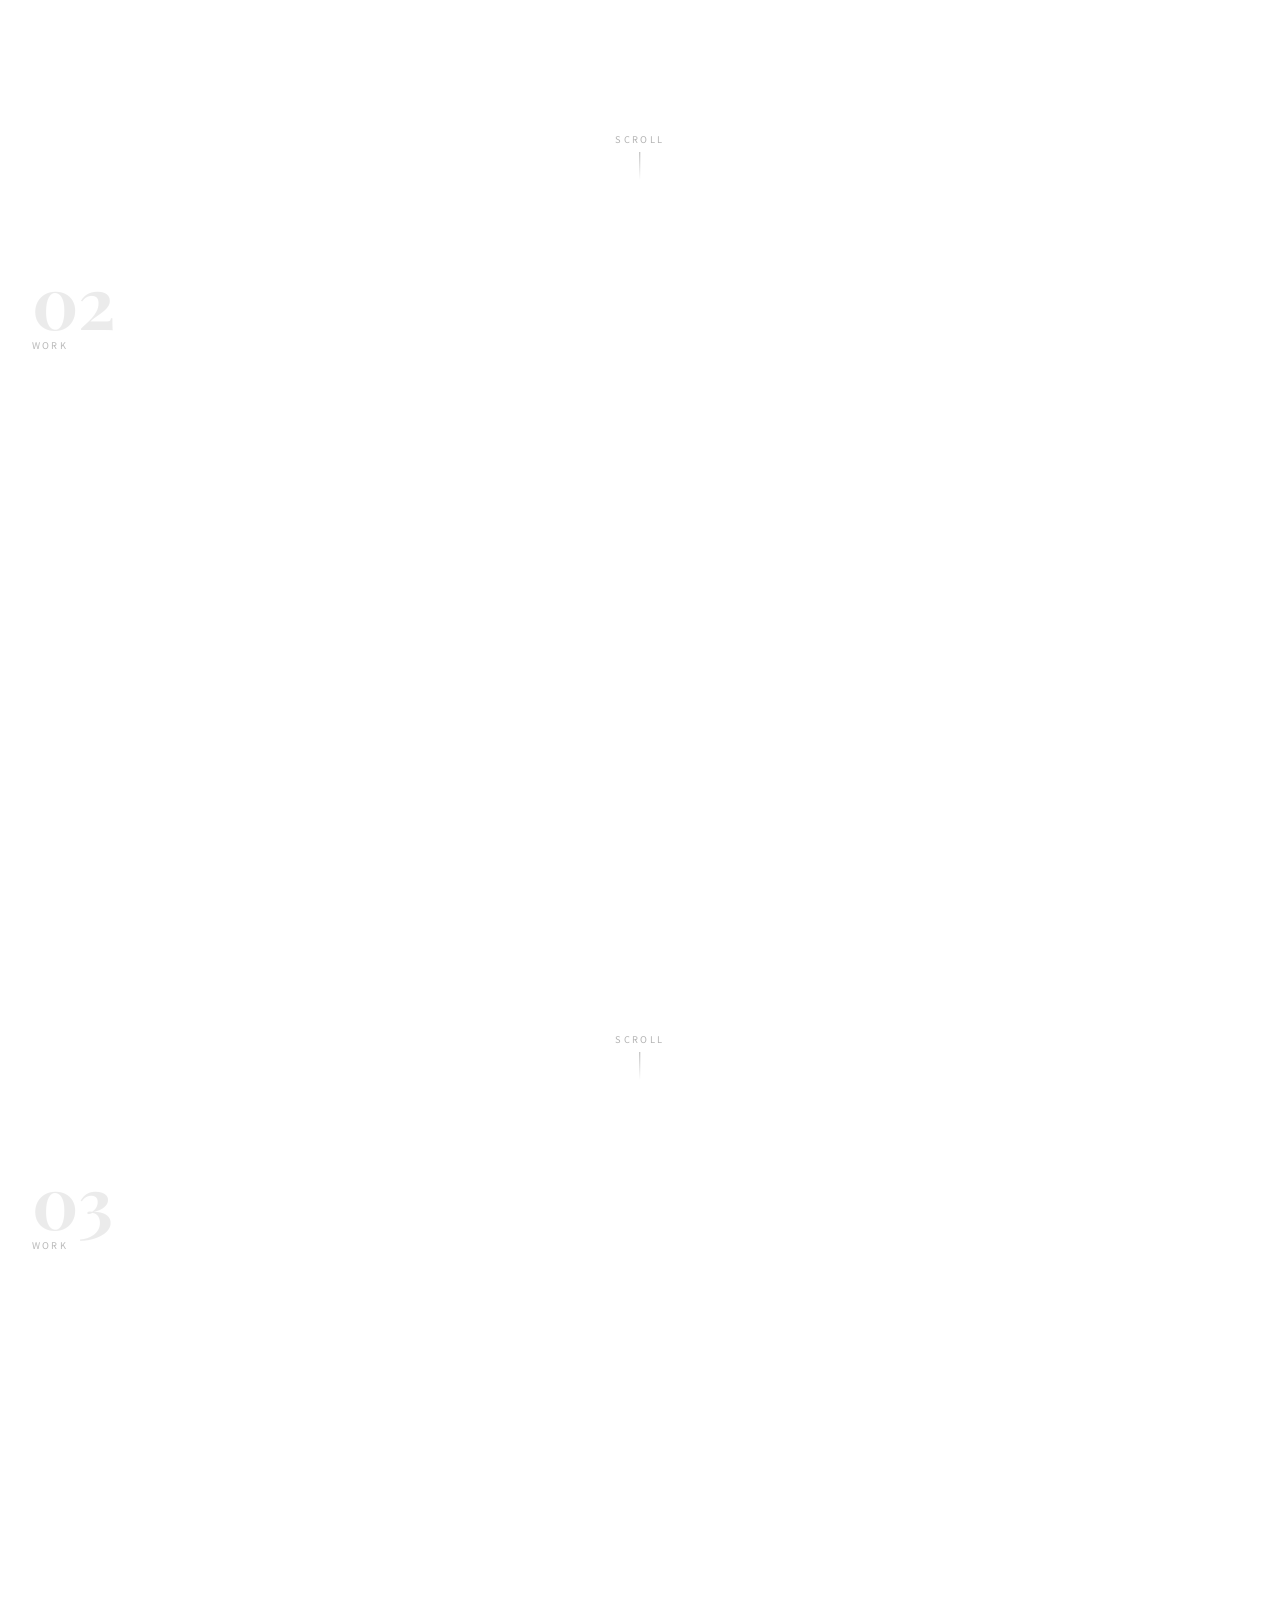
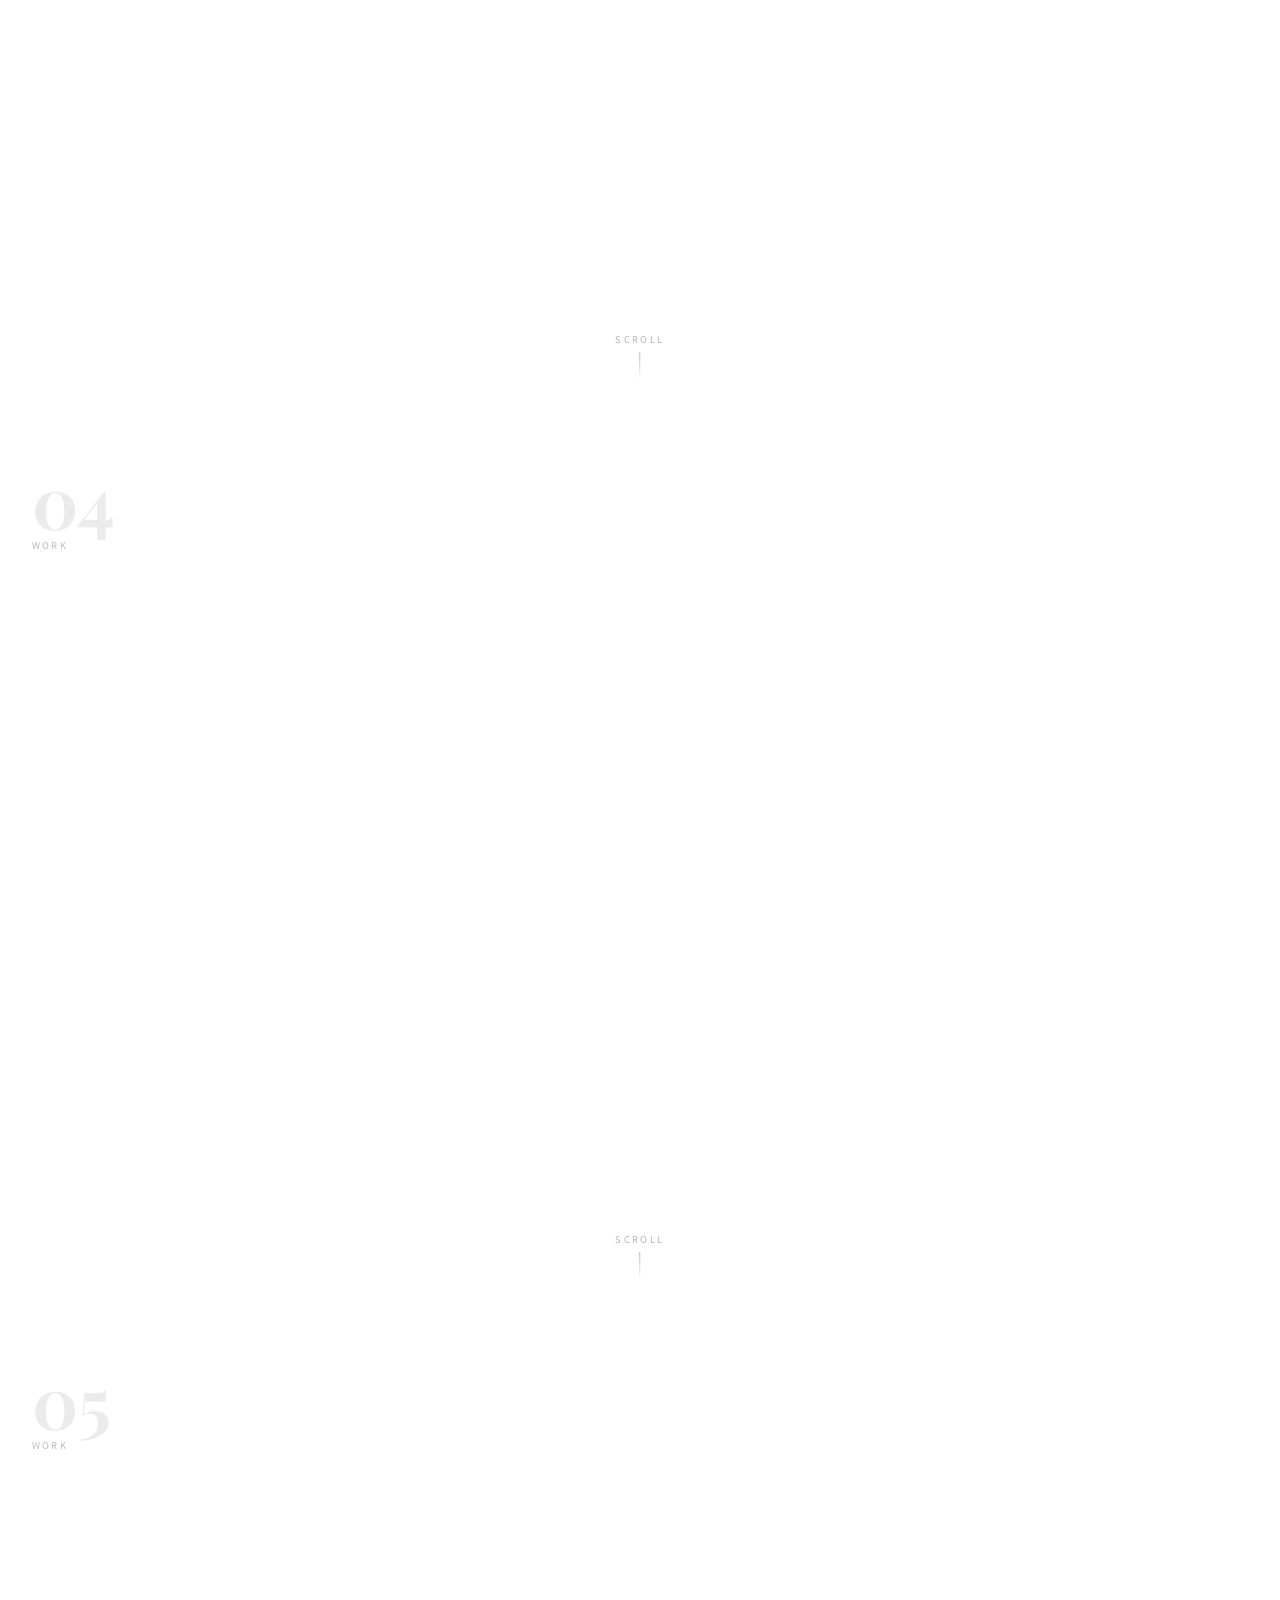
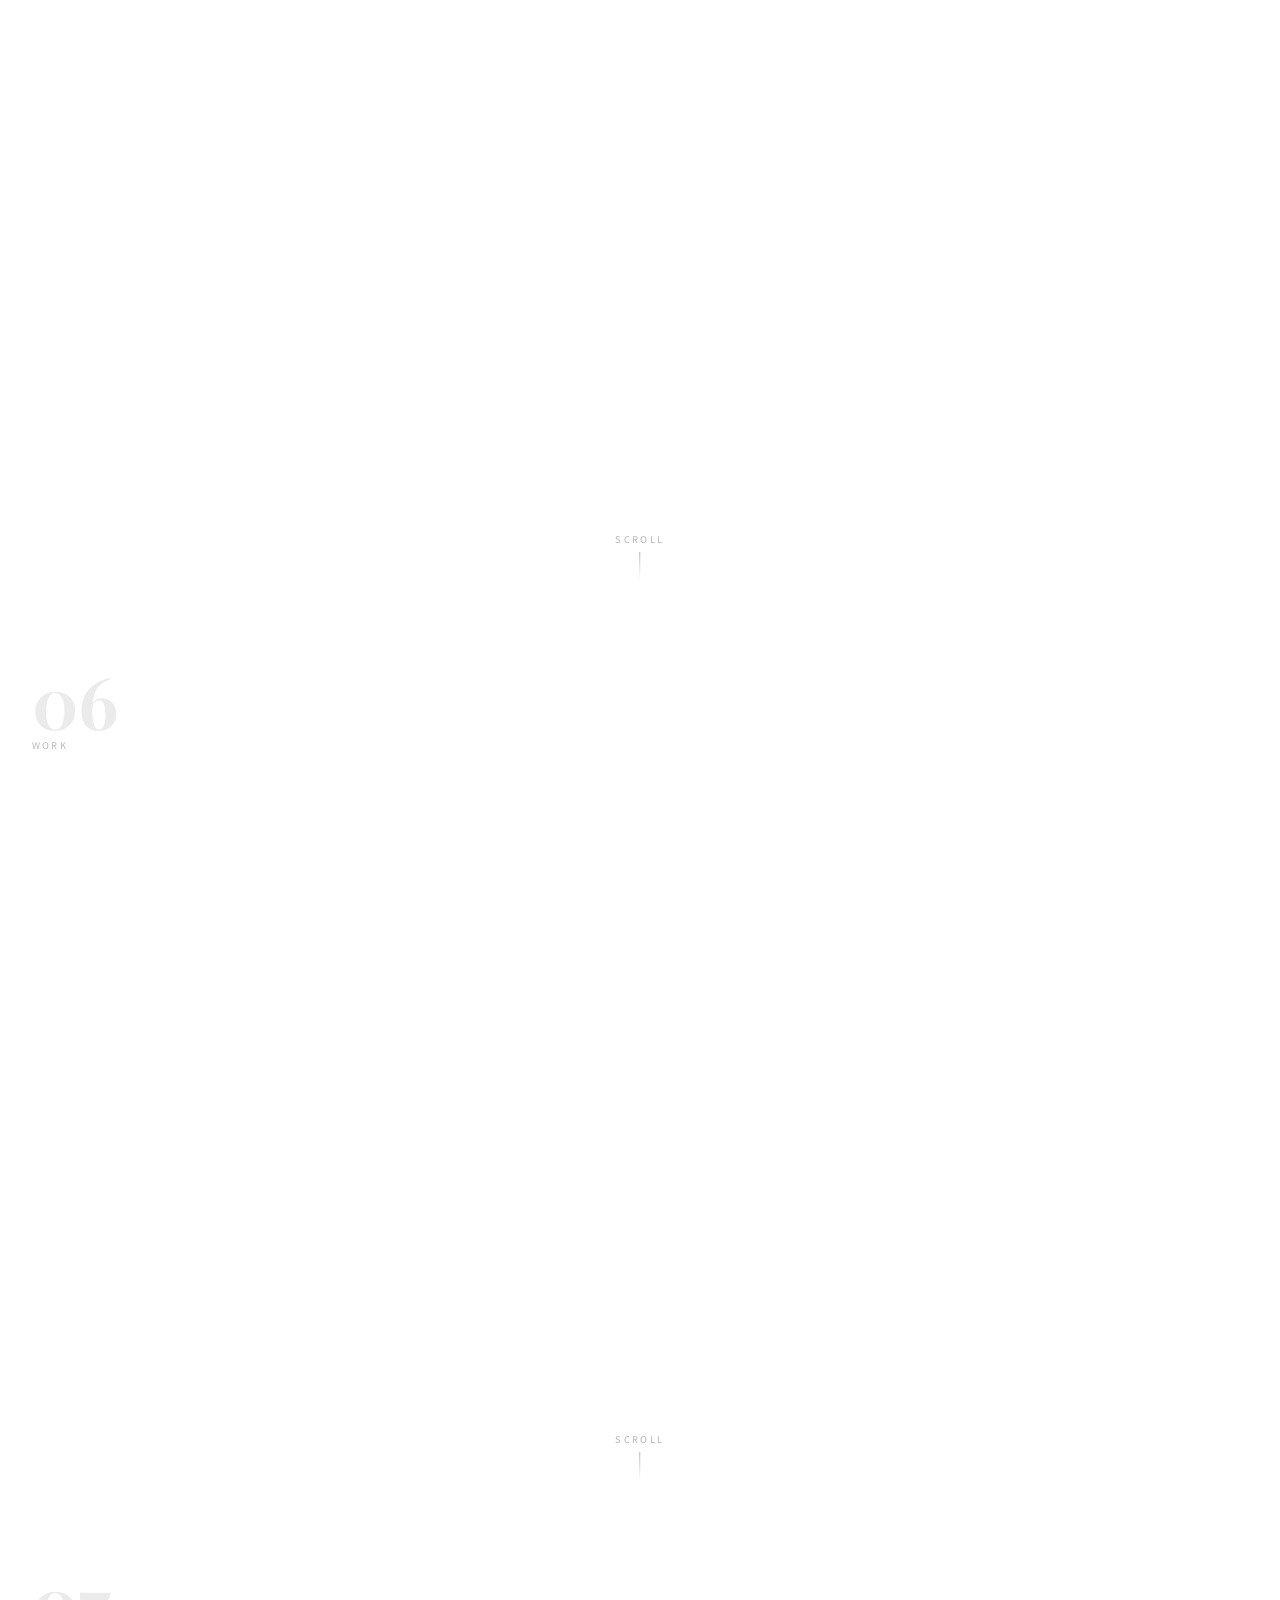
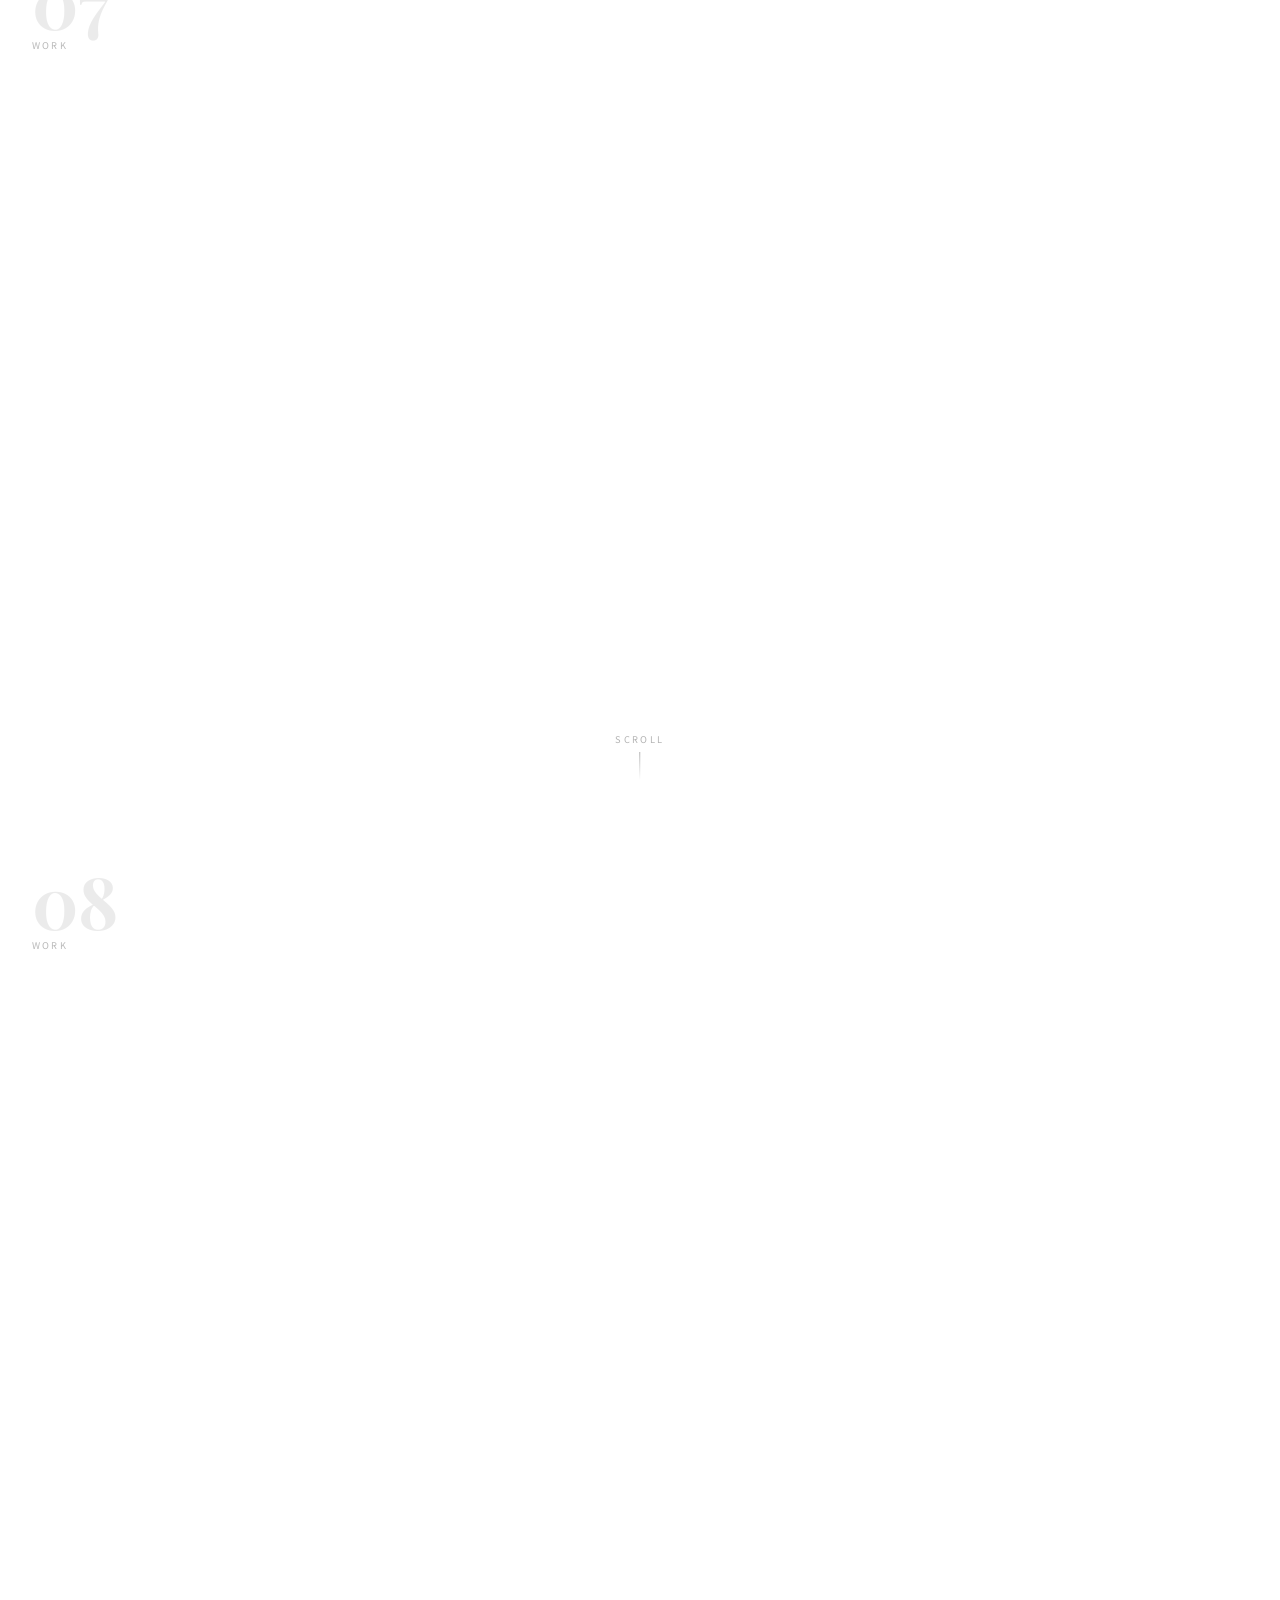
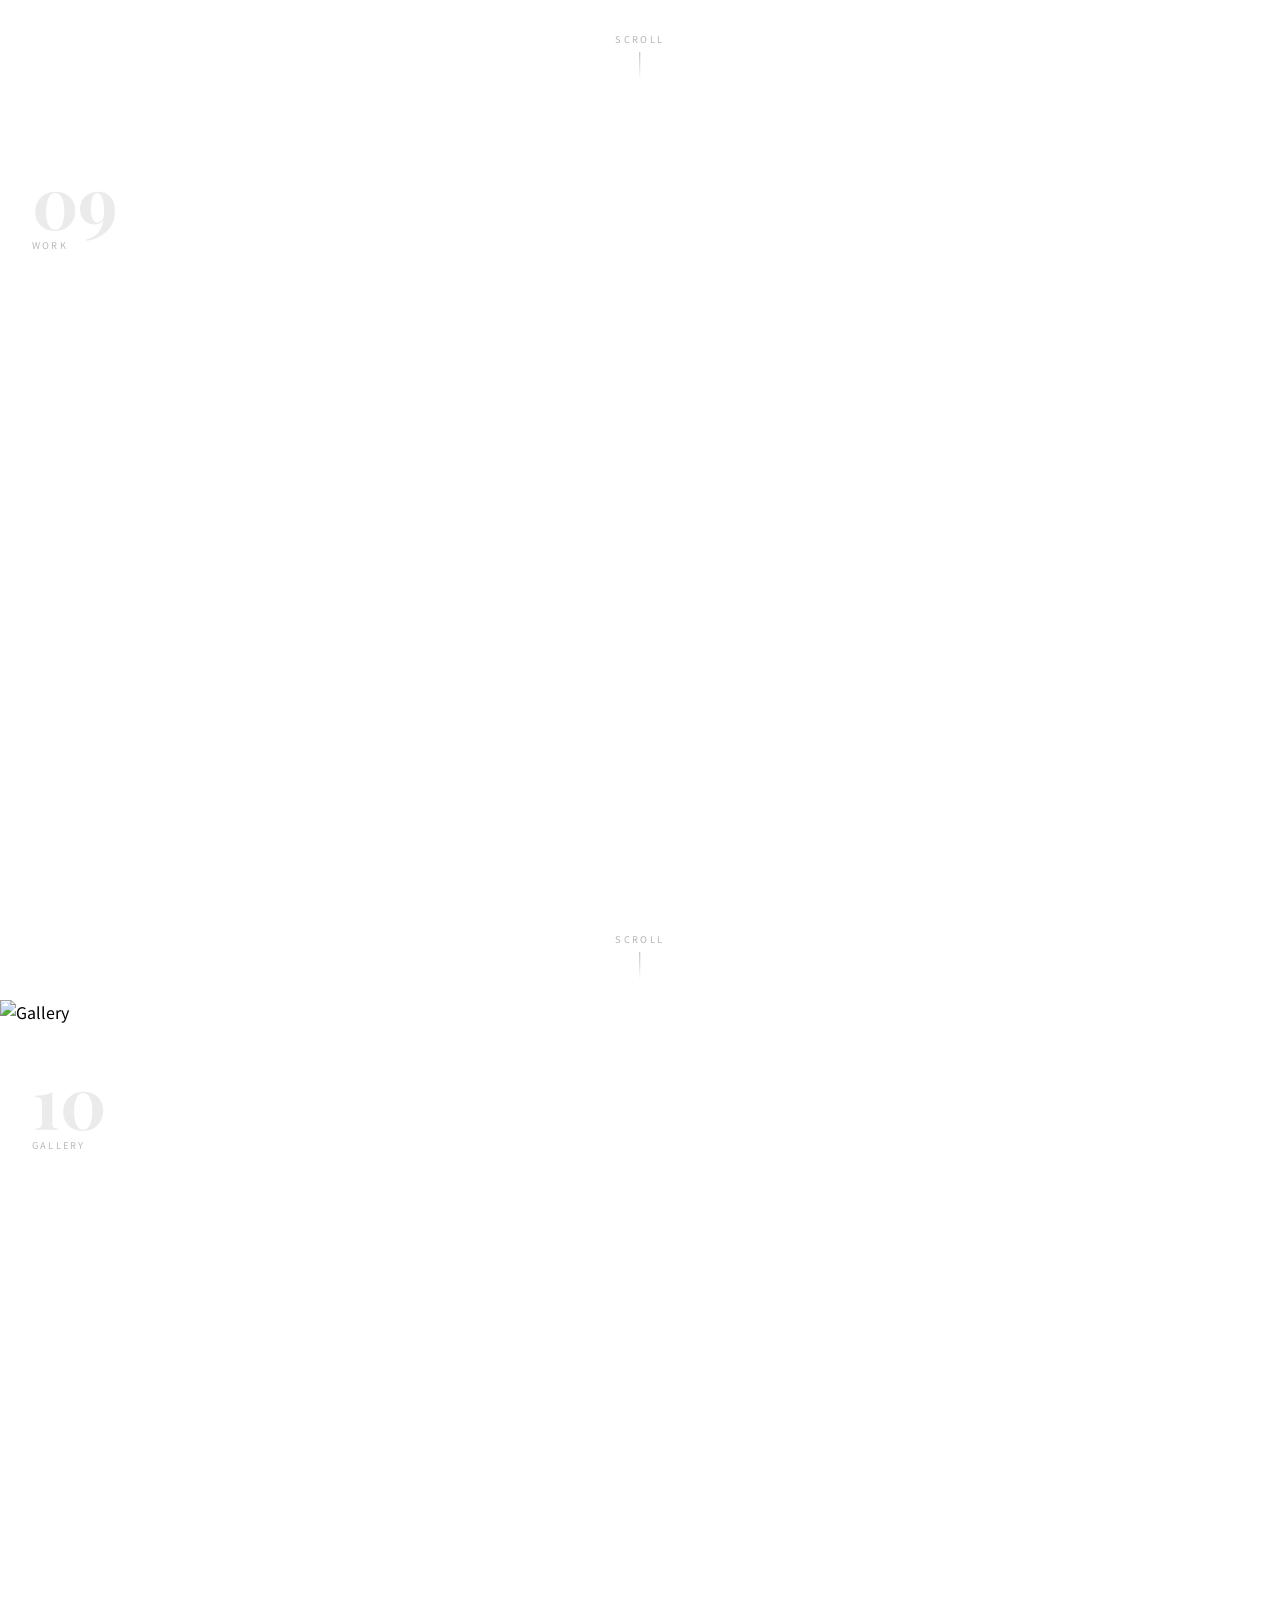
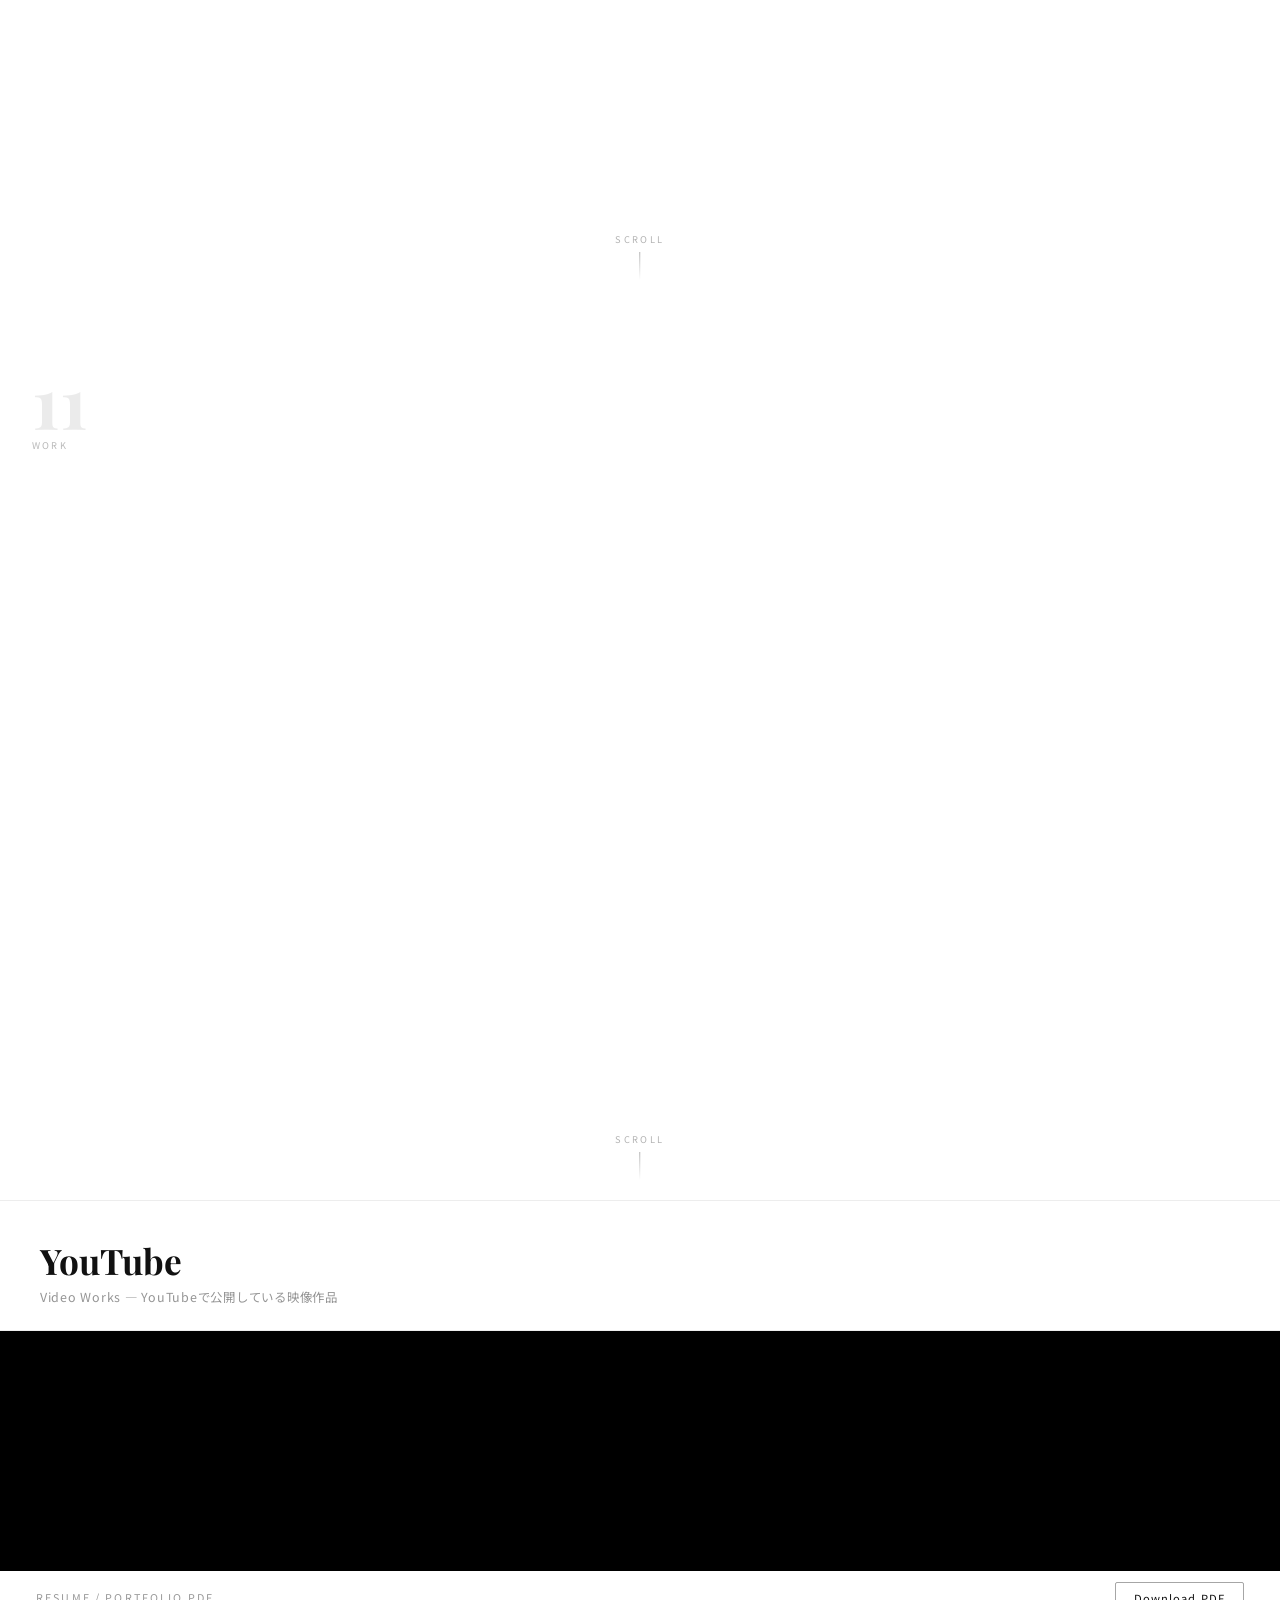
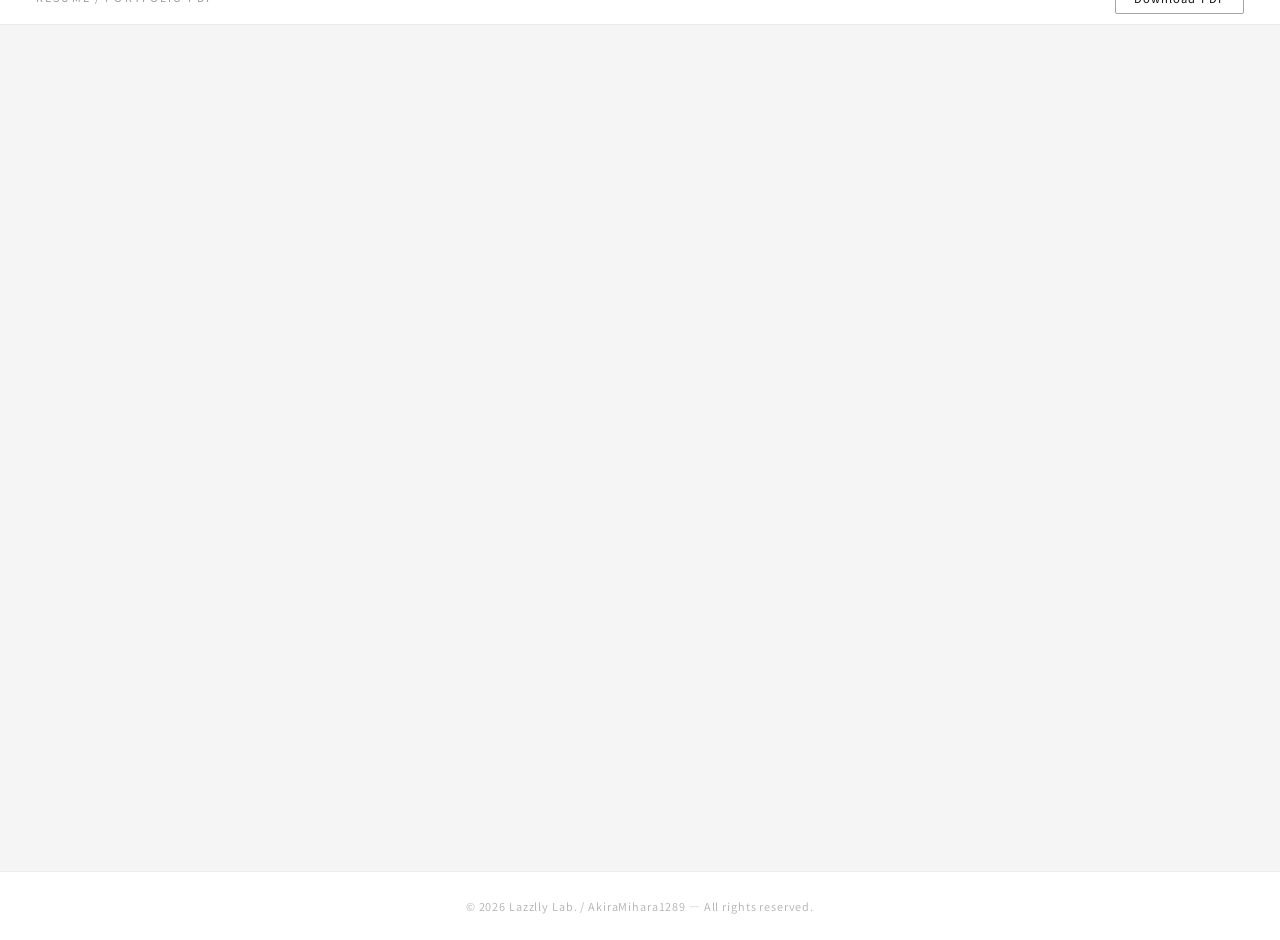
==== commit c0a562ad: "Add files via upload" ====
--- a/index.html
+++ b/index.html
@@ -9,113 +9,157 @@
   <style>
     *, *::before, *::after { box-sizing: border-box; margin: 0; padding: 0; }
     html { scroll-behavior: smooth; }
-    body { font-family: "Noto Sans JP", sans-serif; color: #fff; background: #000; overflow-x: hidden; }
+    body { font-family: "Noto Sans JP", sans-serif; background: #fff; overflow-x: hidden; }
     a { color: inherit; text-decoration: none; }
 
+    /* ===== NAV ===== */
     nav {
       position: fixed; top: 0; left: 0; right: 0; z-index: 100;
-      padding: 16px 40px;
+      padding: 15px 40px;
       display: flex; align-items: center; justify-content: space-between;
-      background: rgba(0,0,0,0.6);
+      background: rgba(0,0,0,0.65);
       backdrop-filter: blur(14px);
       border-bottom: 1px solid rgba(255,255,255,0.07);
+      color: #fff;
     }
     .logo { font-family: "Playfair Display", serif; font-size: 1.1rem; letter-spacing: 0.06em; }
-    .nav-links { display: flex; gap: 26px; font-size: 0.73rem; letter-spacing: 0.1em; text-transform: uppercase; color: rgba(255,255,255,0.5); }
+    .nav-links { display: flex; gap: 26px; font-size: 0.72rem; letter-spacing: 0.1em; text-transform: uppercase; color: rgba(255,255,255,0.5); }
     .nav-links a:hover { color: #fff; transition: color 0.2s; }
 
-    /* full-screen section */
-    .sec {
+    /* ===== HERO (PF.png) — cover で全画面 ===== */
+    .hero-sec {
       position: relative; width: 100%; height: 100svh;
-      overflow: hidden; background: #000; display: block;
-    }
-    .sec-video, .sec-img {
+      overflow: hidden; background: #111;
+    }
+    .hero-sec .sec-img {
       position: absolute; inset: 0;
       width: 100%; height: 100%;
-      object-fit: cover;
-      z-index: 0;
-    }
-
-    .scroll-hint {
+      object-fit: cover; z-index: 0;
+    }
+    .scroll-hint-dark {
       position: absolute; bottom: 22px; left: 50%; transform: translateX(-50%);
-      z-index: 5; font-size: 0.6rem; letter-spacing: 0.26em; text-transform: uppercase;
-      color: rgba(255,255,255,0.32);
+      z-index: 5; font-size: 0.59rem; letter-spacing: 0.26em; text-transform: uppercase;
+      color: rgba(255,255,255,0.38);
       display: flex; flex-direction: column; align-items: center; gap: 6px;
     }
-    .scroll-hint::after {
+    .scroll-hint-dark::after {
       content: ""; display: block; width: 1px; height: 30px;
-      background: linear-gradient(to bottom, rgba(255,255,255,0.32), transparent);
-      animation: lineAnim 1.8s ease-in-out infinite;
-    }
-    @keyframes lineAnim { 0%,100%{opacity:.32} 50%{opacity:.85} }
-
+      background: linear-gradient(to bottom, rgba(255,255,255,0.38), transparent);
+      animation: lineW 1.8s ease-in-out infinite;
+    }
+
+    /* ===== VIDEO SECTION — contain + 白背景 ===== */
+    /*
+      縦長（A4）動画: 高さいっぱいに収まり、左右に白い余白が出る
+      横長動画:       幅いっぱいに収まり、上下に白い余白が出る（最小限）
+    */
+    .vid-sec {
+      position: relative; width: 100%;
+      background: #fff;
+      display: flex; align-items: center; justify-content: center;
+      overflow: hidden;
+    }
+    /* 縦長動画 → セクション高を画面高に固定し contain で全体表示 */
+    .vid-sec video {
+      display: block;
+      max-width: 100%;
+      max-height: 100svh;
+      width: 100%;
+      height: 100svh;
+      object-fit: contain;
+    }
+
+    /* work label — 白背景上なので濃いめのグレー */
     .work-label {
-      position: absolute; top: 68px; left: 36px; z-index: 3;
+      position: absolute; top: 64px; left: 32px; z-index: 3;
       pointer-events: none; user-select: none;
     }
     .work-label .num {
       font-family: "Playfair Display", serif; font-size: 4.5rem; font-weight: 700;
-      line-height: 1; color: rgba(255,255,255,0.07);
+      line-height: 1; color: rgba(0,0,0,0.08);
     }
     .work-label .lbl {
-      font-size: 0.6rem; letter-spacing: 0.24em; text-transform: uppercase;
-      color: rgba(255,255,255,0.26); margin-top: 2px;
-    }
-
-    /* YouTube section */
-    .yt-sec { width: 100%; background: #060606; }
-    .yt-header {
-      padding: 40px 40px 28px;
-      border-bottom: 1px solid rgba(255,255,255,0.06);
-    }
+      font-size: 0.58rem; letter-spacing: 0.24em; text-transform: uppercase;
+      color: rgba(0,0,0,0.28); margin-top: 2px;
+    }
+
+    /* scroll hint — 白背景上 */
+    .scroll-hint {
+      position: absolute; bottom: 20px; left: 50%; transform: translateX(-50%);
+      z-index: 5; font-size: 0.58rem; letter-spacing: 0.26em; text-transform: uppercase;
+      color: rgba(0,0,0,0.3);
+      display: flex; flex-direction: column; align-items: center; gap: 6px;
+    }
+    .scroll-hint::after {
+      content: ""; display: block; width: 1px; height: 28px;
+      background: linear-gradient(to bottom, rgba(0,0,0,0.3), transparent);
+      animation: lineAnim 1.8s ease-in-out infinite;
+    }
+    @keyframes lineAnim { 0%,100%{opacity:.3} 50%{opacity:.75} }
+    @keyframes lineW    { 0%,100%{opacity:.38} 50%{opacity:.9} }
+
+    /* ===== IMAGE SECTION (10.png) — cover ===== */
+    .img-sec {
+      position: relative; width: 100%; height: 100svh;
+      overflow: hidden; background: #fff;
+    }
+    .img-sec img {
+      position: absolute; inset: 0;
+      width: 100%; height: 100%;
+      object-fit: cover; z-index: 0;
+    }
+
+    /* ===== YOUTUBE ===== */
+    .yt-sec { width: 100%; background: #fff; border-top: 1px solid rgba(0,0,0,0.07); }
+    .yt-header { padding: 36px 40px 24px; border-bottom: 1px solid rgba(0,0,0,0.07); }
     .yt-header h2 {
       font-family: "Playfair Display", serif;
-      font-size: clamp(1.5rem, 3vw, 2.2rem); font-weight: 700;
-      margin-bottom: 5px;
-    }
-    .yt-header p { font-size: 0.8rem; color: rgba(255,255,255,0.38); letter-spacing: 0.06em; }
-    .yt-grid {
-      display: grid; grid-template-columns: repeat(3, 1fr);
-      border-top: none;
-    }
+      font-size: clamp(1.5rem, 3vw, 2.2rem); font-weight: 700; color: #111;
+      margin-bottom: 4px;
+    }
+    .yt-header p { font-size: 0.78rem; color: rgba(0,0,0,0.42); letter-spacing: 0.06em; }
+    .yt-grid { display: grid; grid-template-columns: repeat(3, 1fr); }
     .yt-item {
       position: relative; padding-top: 56.25%;
-      border-right: 1px solid rgba(255,255,255,0.06);
+      border-right: 1px solid rgba(0,0,0,0.07); background: #000;
     }
     .yt-item:last-child { border-right: none; }
     .yt-item iframe { position: absolute; inset: 0; width: 100%; height: 100%; border: 0; }
 
-    /* PDF */
-    .pdf-sec { position: relative; width: 100%; height: 100svh; background: #000; overflow: hidden; }
+    /* ===== PDF ===== */
+    .pdf-sec { position: relative; width: 100%; height: 100svh; background: #f5f5f5; overflow: hidden; }
     .pdf-bar {
-      position: absolute; top: 0; left: 0; right: 0; height: 56px;
-      background: rgba(0,0,0,0.8); backdrop-filter: blur(12px);
-      border-bottom: 1px solid rgba(255,255,255,0.07);
+      position: absolute; top: 0; left: 0; right: 0; height: 54px;
+      background: rgba(255,255,255,0.92); backdrop-filter: blur(12px);
+      border-bottom: 1px solid rgba(0,0,0,0.08);
       display: flex; align-items: center; justify-content: space-between;
       padding: 0 36px; z-index: 10;
     }
-    .pdf-bar span { font-size: 0.68rem; letter-spacing: 0.2em; text-transform: uppercase; color: rgba(255,255,255,0.36); }
-    .pdf-sec iframe { position: absolute; top: 56px; left: 0; width: 100%; height: calc(100% - 56px); border: 0; }
-    .btn { display: inline-block; padding: 8px 20px; border-radius: 2px; font-size: 0.72rem; letter-spacing: 0.1em; transition: 0.2s; }
-    .btn-outline { border: 1px solid rgba(255,255,255,0.38); color: #fff; }
-    .btn-outline:hover { background: rgba(255,255,255,0.08); }
-
+    .pdf-bar span { font-size: 0.67rem; letter-spacing: 0.2em; text-transform: uppercase; color: rgba(0,0,0,0.4); }
+    .pdf-sec iframe { position: absolute; top: 54px; left: 0; width: 100%; height: calc(100% - 54px); border: 0; }
+
+    .btn { display: inline-block; padding: 7px 18px; border-radius: 2px; font-size: 0.7rem; letter-spacing: 0.1em; transition: 0.2s; }
+    .btn-dark { border: 1px solid rgba(0,0,0,0.35); color: #111; }
+    .btn-dark:hover { background: rgba(0,0,0,0.06); }
+
+    /* ===== FOOTER ===== */
     footer {
-      background: #000; text-align: center; padding: 28px 20px;
-      color: rgba(255,255,255,0.18); font-size: 0.7rem; letter-spacing: 0.08em;
-      border-top: 1px solid rgba(255,255,255,0.05);
-    }
-
+      background: #fff; text-align: center; padding: 26px 20px;
+      color: rgba(0,0,0,0.28); font-size: 0.68rem; letter-spacing: 0.08em;
+      border-top: 1px solid rgba(0,0,0,0.07);
+    }
+
+    /* ===== MOBILE ===== */
     @media (max-width: 768px) {
       nav { padding: 11px 16px; }
       .nav-links { display: none; }
-      .work-label { left: 14px; top: 56px; }
-      .work-label .num { font-size: 2.8rem; }
+      .work-label { left: 12px; top: 54px; }
+      .work-label .num { font-size: 2.6rem; }
       .yt-grid { grid-template-columns: 1fr; }
-      .yt-item { border-right: none; border-bottom: 1px solid rgba(255,255,255,0.06); }
+      .yt-item { border-right: none; border-bottom: 1px solid rgba(0,0,0,0.07); }
       .yt-item:last-child { border-bottom: none; }
-      .yt-header { padding: 28px 16px 20px; }
-      .pdf-bar { padding: 0 16px; }
+      .yt-header { padding: 24px 16px 18px; }
+      .pdf-bar { padding: 0 14px; }
     }
   </style>
 </head>
@@ -132,88 +176,101 @@
   </div>
 </nav>
 
-<!-- PF.png -->
-<section id="top" class="sec">
-  <img class="sec-img" src="https://raw.githubusercontent.com/AkiraMihara1289/MyPortfolio/main/PF.png" alt="Lazzlly Lab." loading="eager">
-  <div class="scroll-hint">scroll</div>
+<!-- PF.png — Hero (cover) -->
+<section id="top" class="hero-sec">
+  <img class="sec-img"
+       src="https://raw.githubusercontent.com/AkiraMihara1289/MyPortfolio/main/PF.png"
+       alt="Lazzlly Lab." loading="eager">
+  <div class="scroll-hint-dark">scroll</div>
 </section>
 
 <!-- 1.mp4 -->
-<section id="work01" class="sec">
-  <video class="sec-video" src="https://raw.githubusercontent.com/AkiraMihara1289/MyPortfolio/main/1.mp4" muted loop playsinline preload="none"></video>
+<div id="work01" class="vid-sec">
+  <video src="https://raw.githubusercontent.com/AkiraMihara1289/MyPortfolio/main/1.mp4"
+         muted loop playsinline preload="none"></video>
   <div class="work-label"><div class="num">01</div><div class="lbl">Work</div></div>
   <div class="scroll-hint">scroll</div>
+</div>
+
+<!-- 2.mp4 -->
+<div id="work02" class="vid-sec">
+  <video src="https://raw.githubusercontent.com/AkiraMihara1289/MyPortfolio/main/2.mp4"
+         muted loop playsinline preload="none"></video>
+  <div class="work-label"><div class="num">02</div><div class="lbl">Work</div></div>
+  <div class="scroll-hint">scroll</div>
+</div>
+
+<!-- 3.mp4 -->
+<div id="work03" class="vid-sec">
+  <video src="https://raw.githubusercontent.com/AkiraMihara1289/MyPortfolio/main/3.mp4"
+         muted loop playsinline preload="none"></video>
+  <div class="work-label"><div class="num">03</div><div class="lbl">Work</div></div>
+  <div class="scroll-hint">scroll</div>
+</div>
+
+<!-- 4.mp4 -->
+<div id="work04" class="vid-sec">
+  <video src="https://raw.githubusercontent.com/AkiraMihara1289/MyPortfolio/main/4.mp4"
+         muted loop playsinline preload="none"></video>
+  <div class="work-label"><div class="num">04</div><div class="lbl">Work</div></div>
+  <div class="scroll-hint">scroll</div>
+</div>
+
+<!-- 5.mp4 -->
+<div id="work05" class="vid-sec">
+  <video src="https://raw.githubusercontent.com/AkiraMihara1289/MyPortfolio/main/5.mp4"
+         muted loop playsinline preload="none"></video>
+  <div class="work-label"><div class="num">05</div><div class="lbl">Work</div></div>
+  <div class="scroll-hint">scroll</div>
+</div>
+
+<!-- 6.mp4 -->
+<div id="work06" class="vid-sec">
+  <video src="https://raw.githubusercontent.com/AkiraMihara1289/MyPortfolio/main/6.mp4"
+         muted loop playsinline preload="none"></video>
+  <div class="work-label"><div class="num">06</div><div class="lbl">Work</div></div>
+  <div class="scroll-hint">scroll</div>
+</div>
+
+<!-- 7.mp4 -->
+<div id="work07" class="vid-sec">
+  <video src="https://raw.githubusercontent.com/AkiraMihara1289/MyPortfolio/main/7.mp4"
+         muted loop playsinline preload="none"></video>
+  <div class="work-label"><div class="num">07</div><div class="lbl">Work</div></div>
+  <div class="scroll-hint">scroll</div>
+</div>
+
+<!-- 8.mp4 -->
+<div id="work08" class="vid-sec">
+  <video src="https://raw.githubusercontent.com/AkiraMihara1289/MyPortfolio/main/8.mp4"
+         muted loop playsinline preload="none"></video>
+  <div class="work-label"><div class="num">08</div><div class="lbl">Work</div></div>
+  <div class="scroll-hint">scroll</div>
+</div>
+
+<!-- 9.mp4 -->
+<div id="work09" class="vid-sec">
+  <video src="https://raw.githubusercontent.com/AkiraMihara1289/MyPortfolio/main/9.mp4"
+         muted loop playsinline preload="none"></video>
+  <div class="work-label"><div class="num">09</div><div class="lbl">Work</div></div>
+  <div class="scroll-hint">scroll</div>
+</div>
+
+<!-- 10.png — Gallery (cover) -->
+<section id="gallery" class="img-sec">
+  <img src="https://raw.githubusercontent.com/AkiraMihara1289/MyPortfolio/main/10.png"
+       alt="Gallery" loading="lazy">
+  <div class="work-label"><div class="num">10</div><div class="lbl">Gallery</div></div>
+  <div class="scroll-hint">scroll</div>
 </section>
 
-<!-- 2.mp4 -->
-<section id="work02" class="sec">
-  <video class="sec-video" src="https://raw.githubusercontent.com/AkiraMihara1289/MyPortfolio/main/2.mp4" muted loop playsinline preload="none"></video>
-  <div class="work-label"><div class="num">02</div><div class="lbl">Work</div></div>
-  <div class="scroll-hint">scroll</div>
-</section>
-
-<!-- 3.mp4 -->
-<section id="work03" class="sec">
-  <video class="sec-video" src="https://raw.githubusercontent.com/AkiraMihara1289/MyPortfolio/main/3.mp4" muted loop playsinline preload="none"></video>
-  <div class="work-label"><div class="num">03</div><div class="lbl">Work</div></div>
-  <div class="scroll-hint">scroll</div>
-</section>
-
-<!-- 4.mp4 -->
-<section id="work04" class="sec">
-  <video class="sec-video" src="https://raw.githubusercontent.com/AkiraMihara1289/MyPortfolio/main/4.mp4" muted loop playsinline preload="none"></video>
-  <div class="work-label"><div class="num">04</div><div class="lbl">Work</div></div>
-  <div class="scroll-hint">scroll</div>
-</section>
-
-<!-- 5.mp4 -->
-<section id="work05" class="sec">
-  <video class="sec-video" src="https://raw.githubusercontent.com/AkiraMihara1289/MyPortfolio/main/5.mp4" muted loop playsinline preload="none"></video>
-  <div class="work-label"><div class="num">05</div><div class="lbl">Work</div></div>
-  <div class="scroll-hint">scroll</div>
-</section>
-
-<!-- 6.mp4 -->
-<section id="work06" class="sec">
-  <video class="sec-video" src="https://raw.githubusercontent.com/AkiraMihara1289/MyPortfolio/main/6.mp4" muted loop playsinline preload="none"></video>
-  <div class="work-label"><div class="num">06</div><div class="lbl">Work</div></div>
-  <div class="scroll-hint">scroll</div>
-</section>
-
-<!-- 7.mp4 -->
-<section id="work07" class="sec">
-  <video class="sec-video" src="https://raw.githubusercontent.com/AkiraMihara1289/MyPortfolio/main/7.mp4" muted loop playsinline preload="none"></video>
-  <div class="work-label"><div class="num">07</div><div class="lbl">Work</div></div>
-  <div class="scroll-hint">scroll</div>
-</section>
-
-<!-- 8.mp4 -->
-<section id="work08" class="sec">
-  <video class="sec-video" src="https://raw.githubusercontent.com/AkiraMihara1289/MyPortfolio/main/8.mp4" muted loop playsinline preload="none"></video>
-  <div class="work-label"><div class="num">08</div><div class="lbl">Work</div></div>
-  <div class="scroll-hint">scroll</div>
-</section>
-
-<!-- 9.mp4 -->
-<section id="work09" class="sec">
-  <video class="sec-video" src="https://raw.githubusercontent.com/AkiraMihara1289/MyPortfolio/main/9.mp4" muted loop playsinline preload="none"></video>
-  <div class="work-label"><div class="num">09</div><div class="lbl">Work</div></div>
-  <div class="scroll-hint">scroll</div>
-</section>
-
-<!-- 10.png -->
-<section id="gallery" class="sec">
-  <img class="sec-img" src="https://raw.githubusercontent.com/AkiraMihara1289/MyPortfolio/main/10.png" alt="Gallery" loading="lazy">
-  <div class="work-label"><div class="num">10</div><div class="lbl">Gallery</div></div>
-  <div class="scroll-hint">scroll</div>
-</section>
-
 <!-- 11.mp4 -->
-<section id="work11" class="sec">
-  <video class="sec-video" src="https://raw.githubusercontent.com/AkiraMihara1289/MyPortfolio/main/11.mp4" muted loop playsinline preload="none"></video>
+<div id="work11" class="vid-sec">
+  <video src="https://raw.githubusercontent.com/AkiraMihara1289/MyPortfolio/main/11.mp4"
+         muted loop playsinline preload="none"></video>
   <div class="work-label"><div class="num">11</div><div class="lbl">Work</div></div>
   <div class="scroll-hint">scroll</div>
-</section>
+</div>
 
 <!-- YouTube -->
 <div id="yt" class="yt-sec">
@@ -223,13 +280,19 @@
   </div>
   <div class="yt-grid">
     <div class="yt-item">
-      <iframe src="https://www.youtube.com/embed/GNHDcUYDhSk" title="Video 01" allow="accelerometer; autoplay; clipboard-write; encrypted-media; gyroscope; picture-in-picture" allowfullscreen></iframe>
+      <iframe src="https://www.youtube.com/embed/GNHDcUYDhSk" title="Video 01"
+              allow="accelerometer; autoplay; clipboard-write; encrypted-media; gyroscope; picture-in-picture"
+              allowfullscreen></iframe>
     </div>
     <div class="yt-item">
-      <iframe src="https://www.youtube.com/embed/oXhrMMxpMfw" title="Video 02" allow="accelerometer; autoplay; clipboard-write; encrypted-media; gyroscope; picture-in-picture" allowfullscreen></iframe>
+      <iframe src="https://www.youtube.com/embed/oXhrMMxpMfw" title="Video 02"
+              allow="accelerometer; autoplay; clipboard-write; encrypted-media; gyroscope; picture-in-picture"
+              allowfullscreen></iframe>
     </div>
     <div class="yt-item">
-      <iframe src="https://www.youtube.com/embed/CLzW-r_4Ve4" title="Video 03" allow="accelerometer; autoplay; clipboard-write; encrypted-media; gyroscope; picture-in-picture" allowfullscreen></iframe>
+      <iframe src="https://www.youtube.com/embed/CLzW-r_4Ve4" title="Video 03"
+              allow="accelerometer; autoplay; clipboard-write; encrypted-media; gyroscope; picture-in-picture"
+              allowfullscreen></iframe>
     </div>
   </div>
 </div>
@@ -238,9 +301,12 @@
 <section id="resume" class="pdf-sec">
   <div class="pdf-bar">
     <span>Resume / Portfolio PDF</span>
-    <a href="https://raw.githubusercontent.com/AkiraMihara1289/MyPortfolio/main/12.pdf" download="portfolio.pdf" class="btn btn-outline">Download PDF</a>
+    <a href="https://raw.githubusercontent.com/AkiraMihara1289/MyPortfolio/main/12.pdf"
+       download="portfolio.pdf" class="btn btn-dark">Download PDF</a>
   </div>
-  <iframe src="https://docs.google.com/viewer?url=https://raw.githubusercontent.com/AkiraMihara1289/MyPortfolio/main/12.pdf&embedded=true" title="Portfolio PDF" allowfullscreen></iframe>
+  <iframe
+    src="https://docs.google.com/viewer?url=https://raw.githubusercontent.com/AkiraMihara1289/MyPortfolio/main/12.pdf&embedded=true"
+    title="Portfolio PDF" allowfullscreen></iframe>
 </section>
 
 <footer>
@@ -248,13 +314,14 @@
 </footer>
 
 <script>
+  // 画面内に入ったら再生、出たら停止
   const videos = document.querySelectorAll("video");
   const obs = new IntersectionObserver(entries => {
     entries.forEach(e => {
       if (e.isIntersecting) e.target.play().catch(()=>{});
       else e.target.pause();
     });
-  }, { threshold: 0.25 });
+  }, { threshold: 0.2 });
   videos.forEach(v => obs.observe(v));
 </script>
 </body>
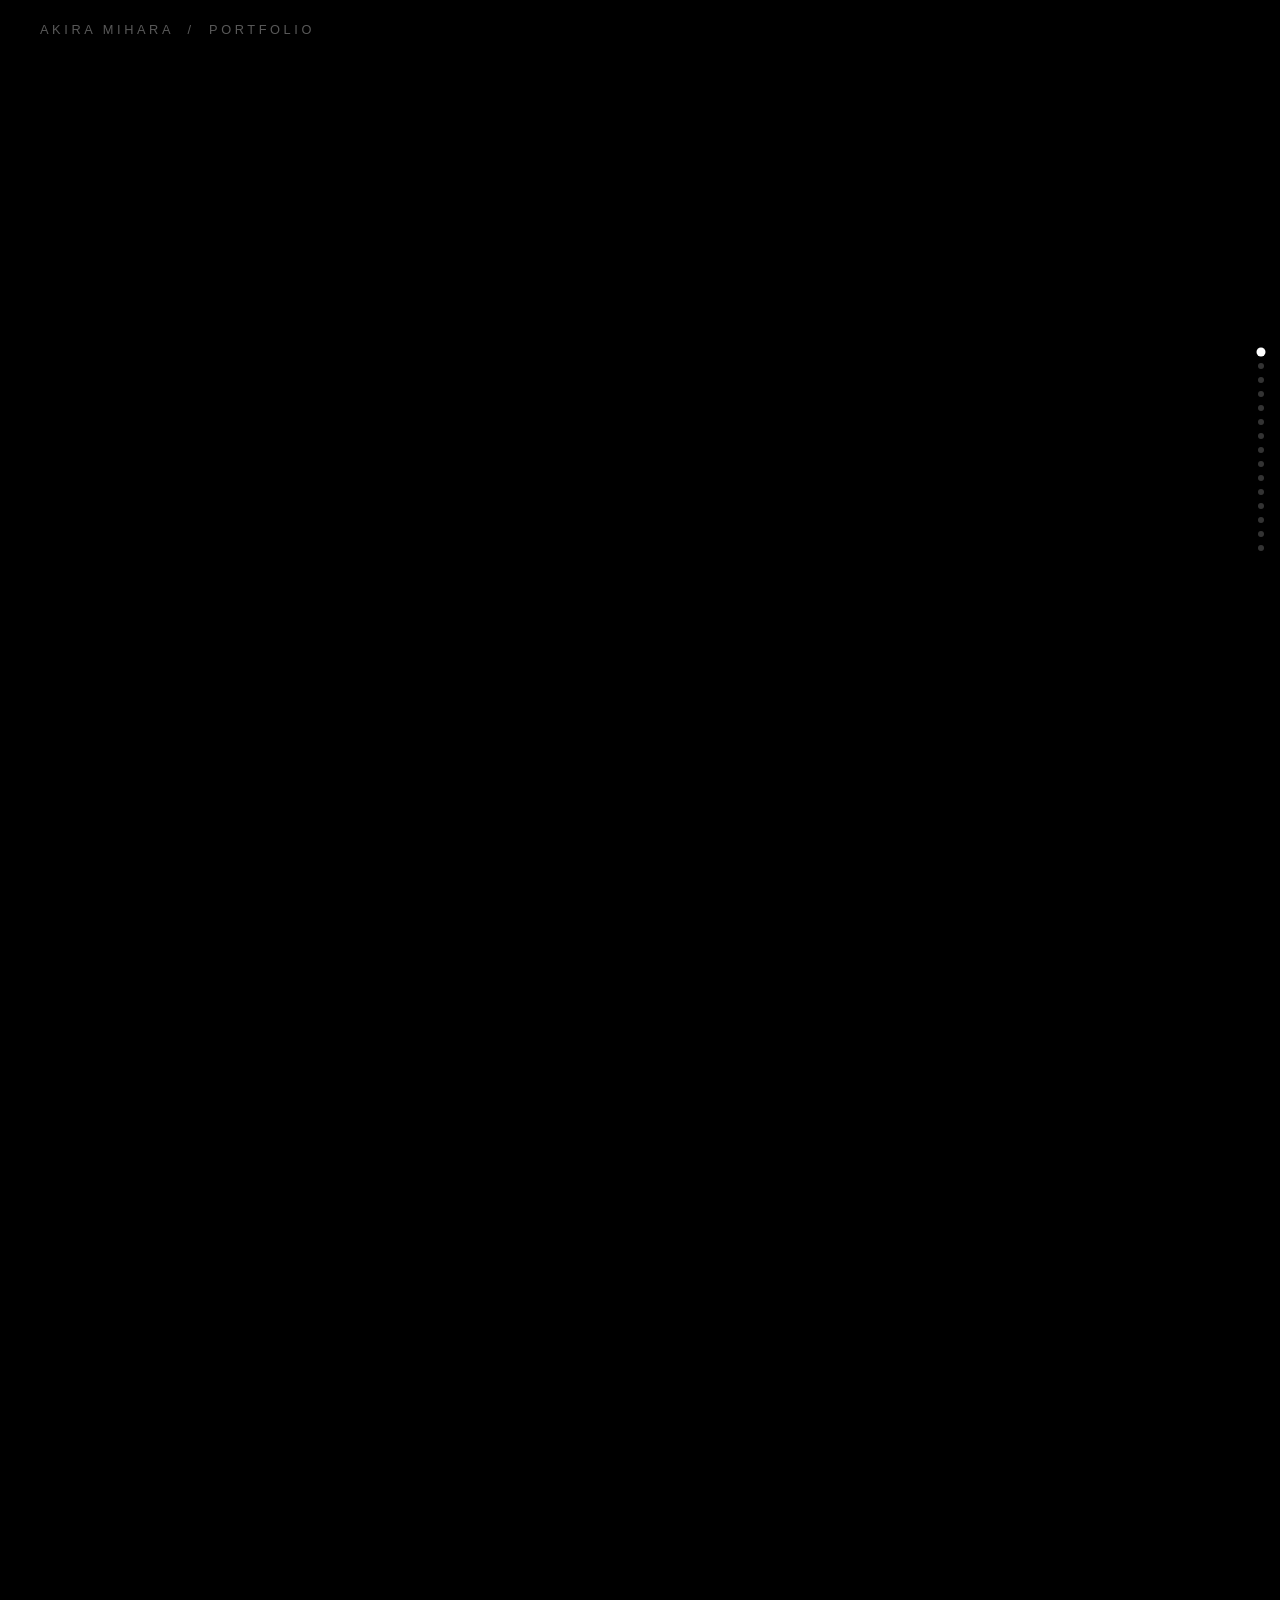
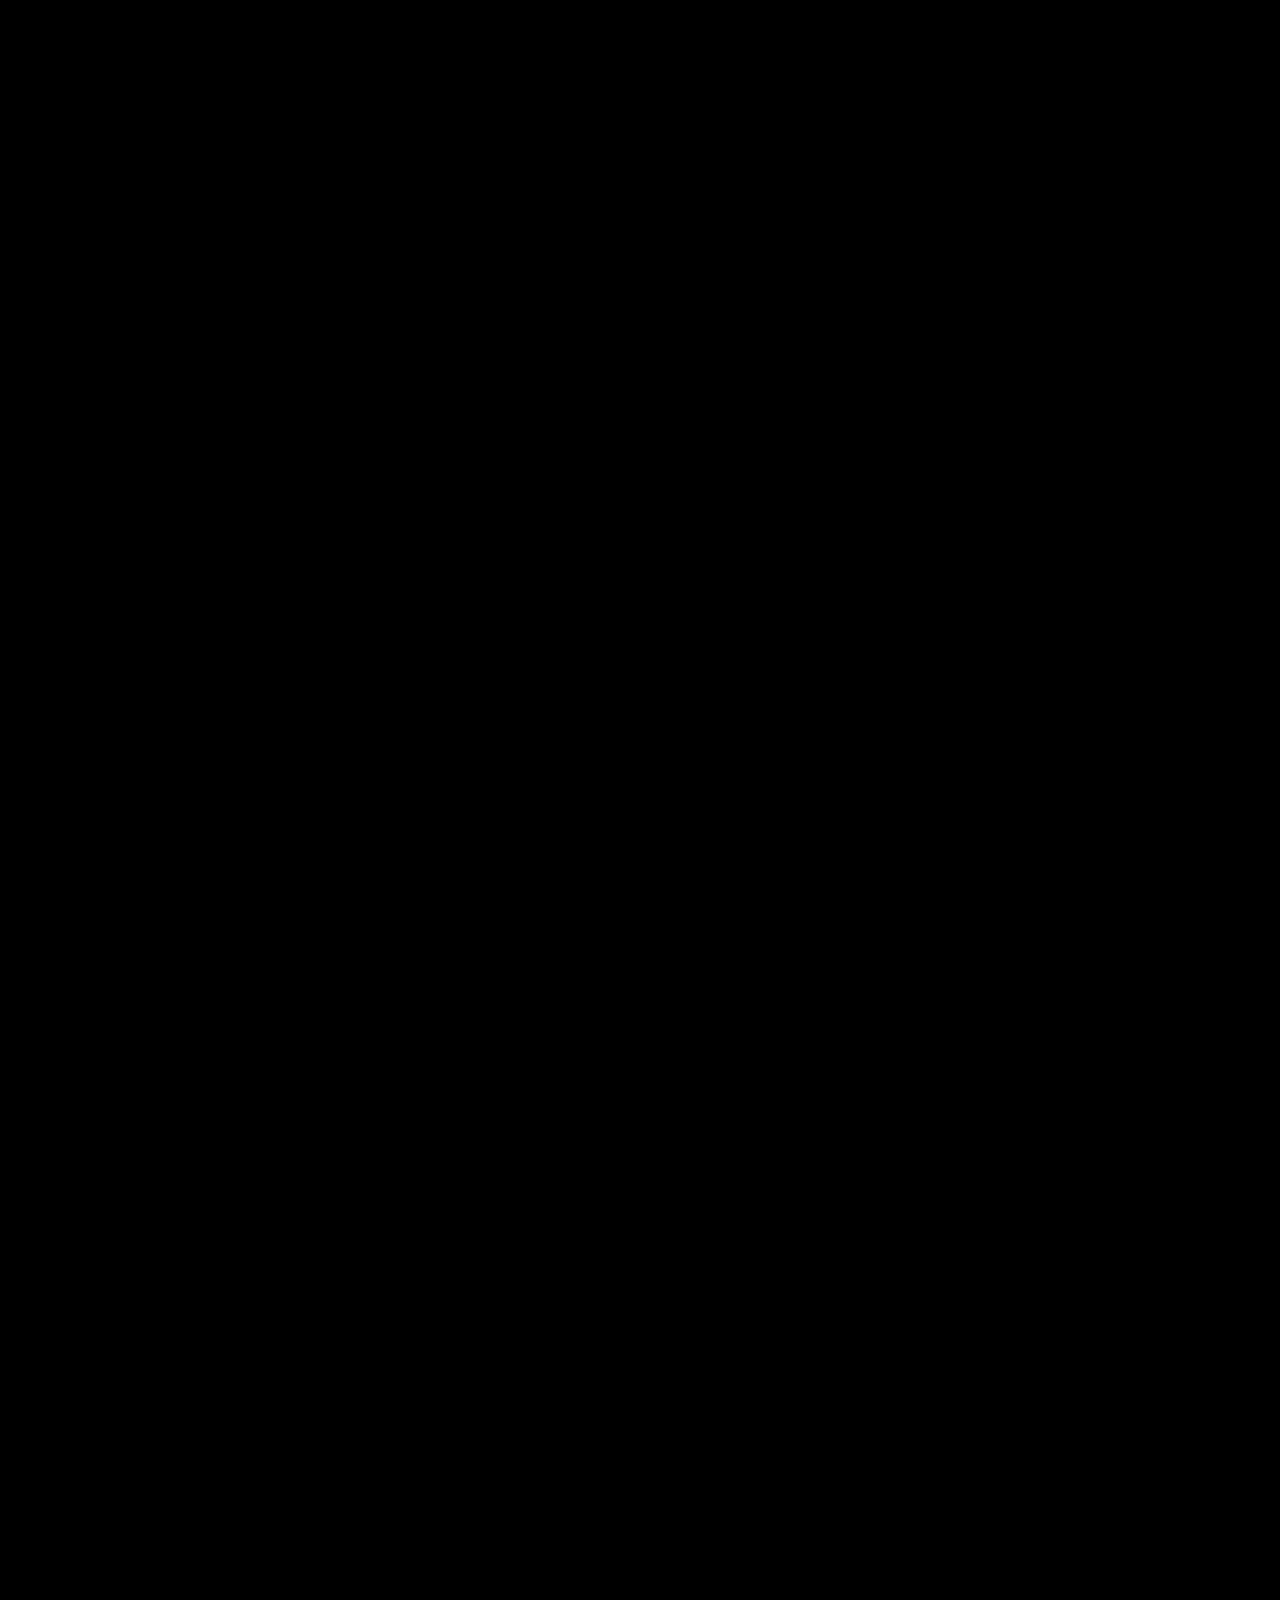
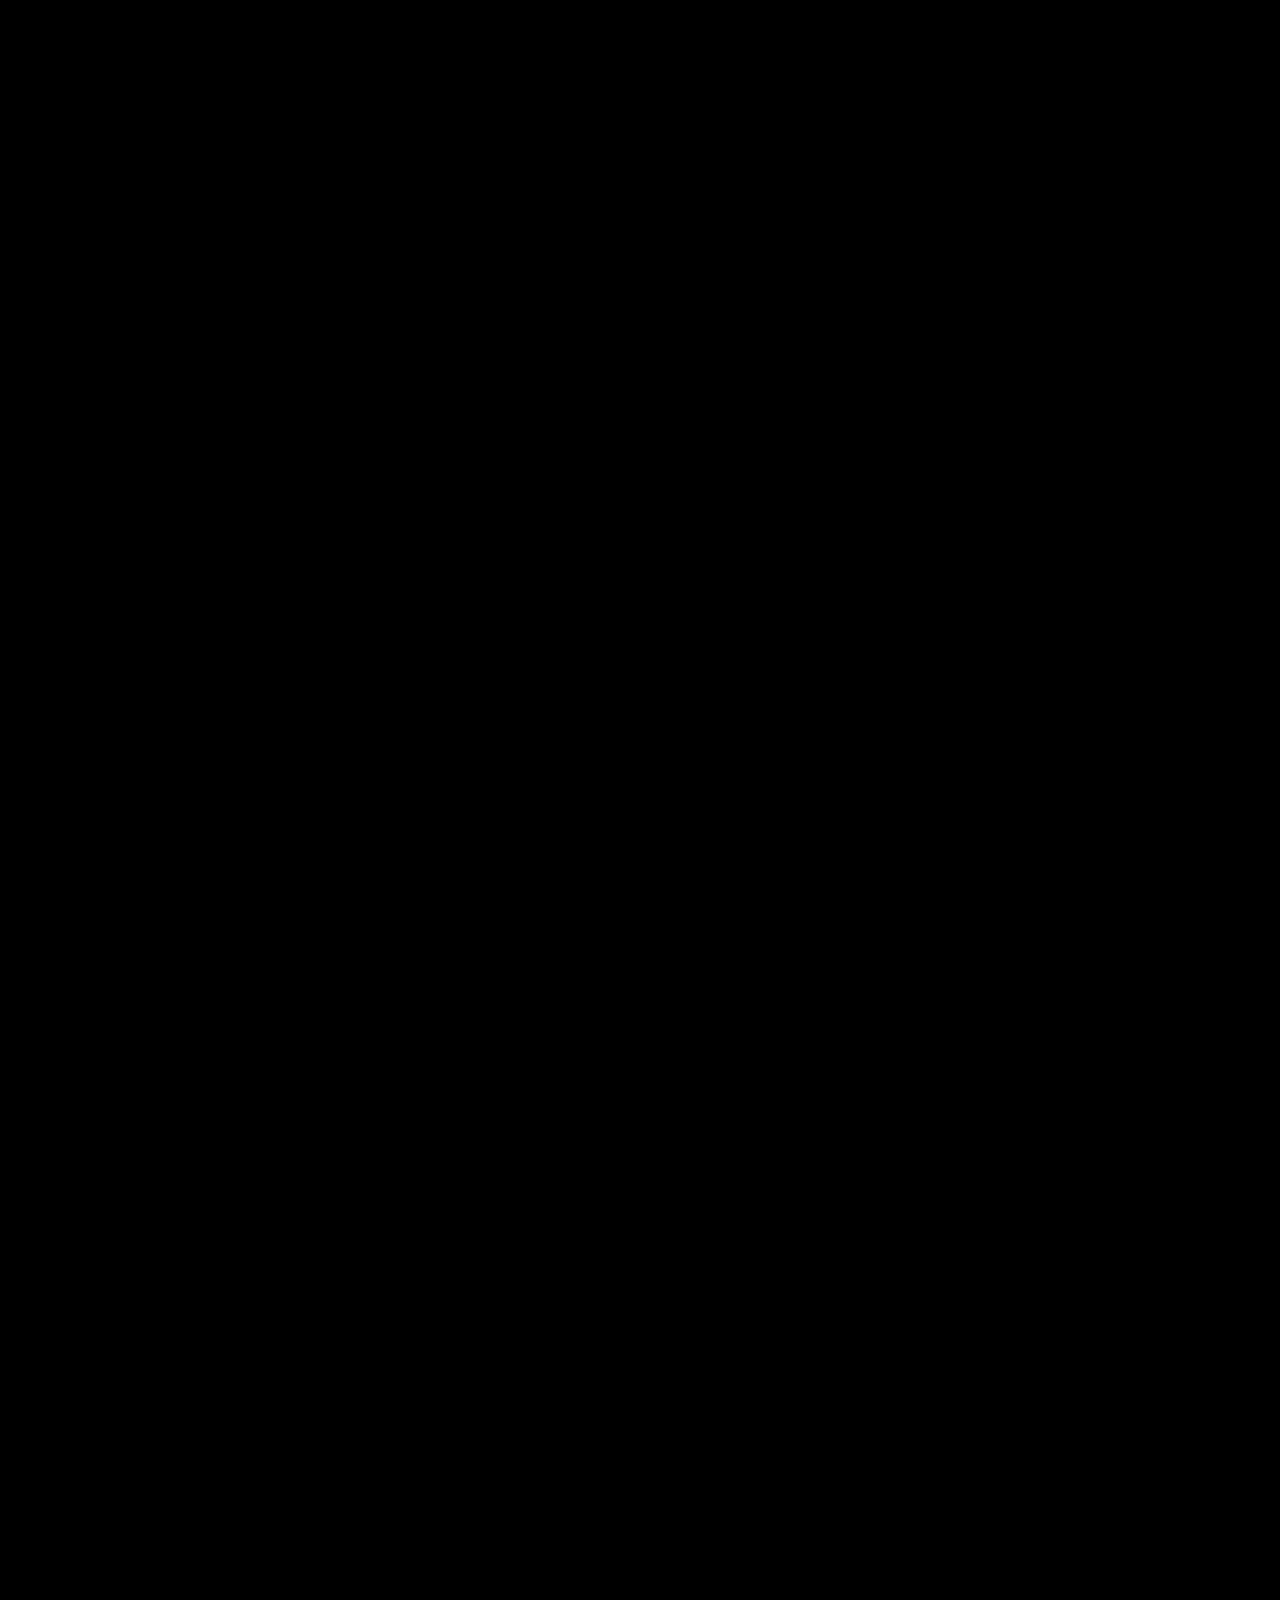
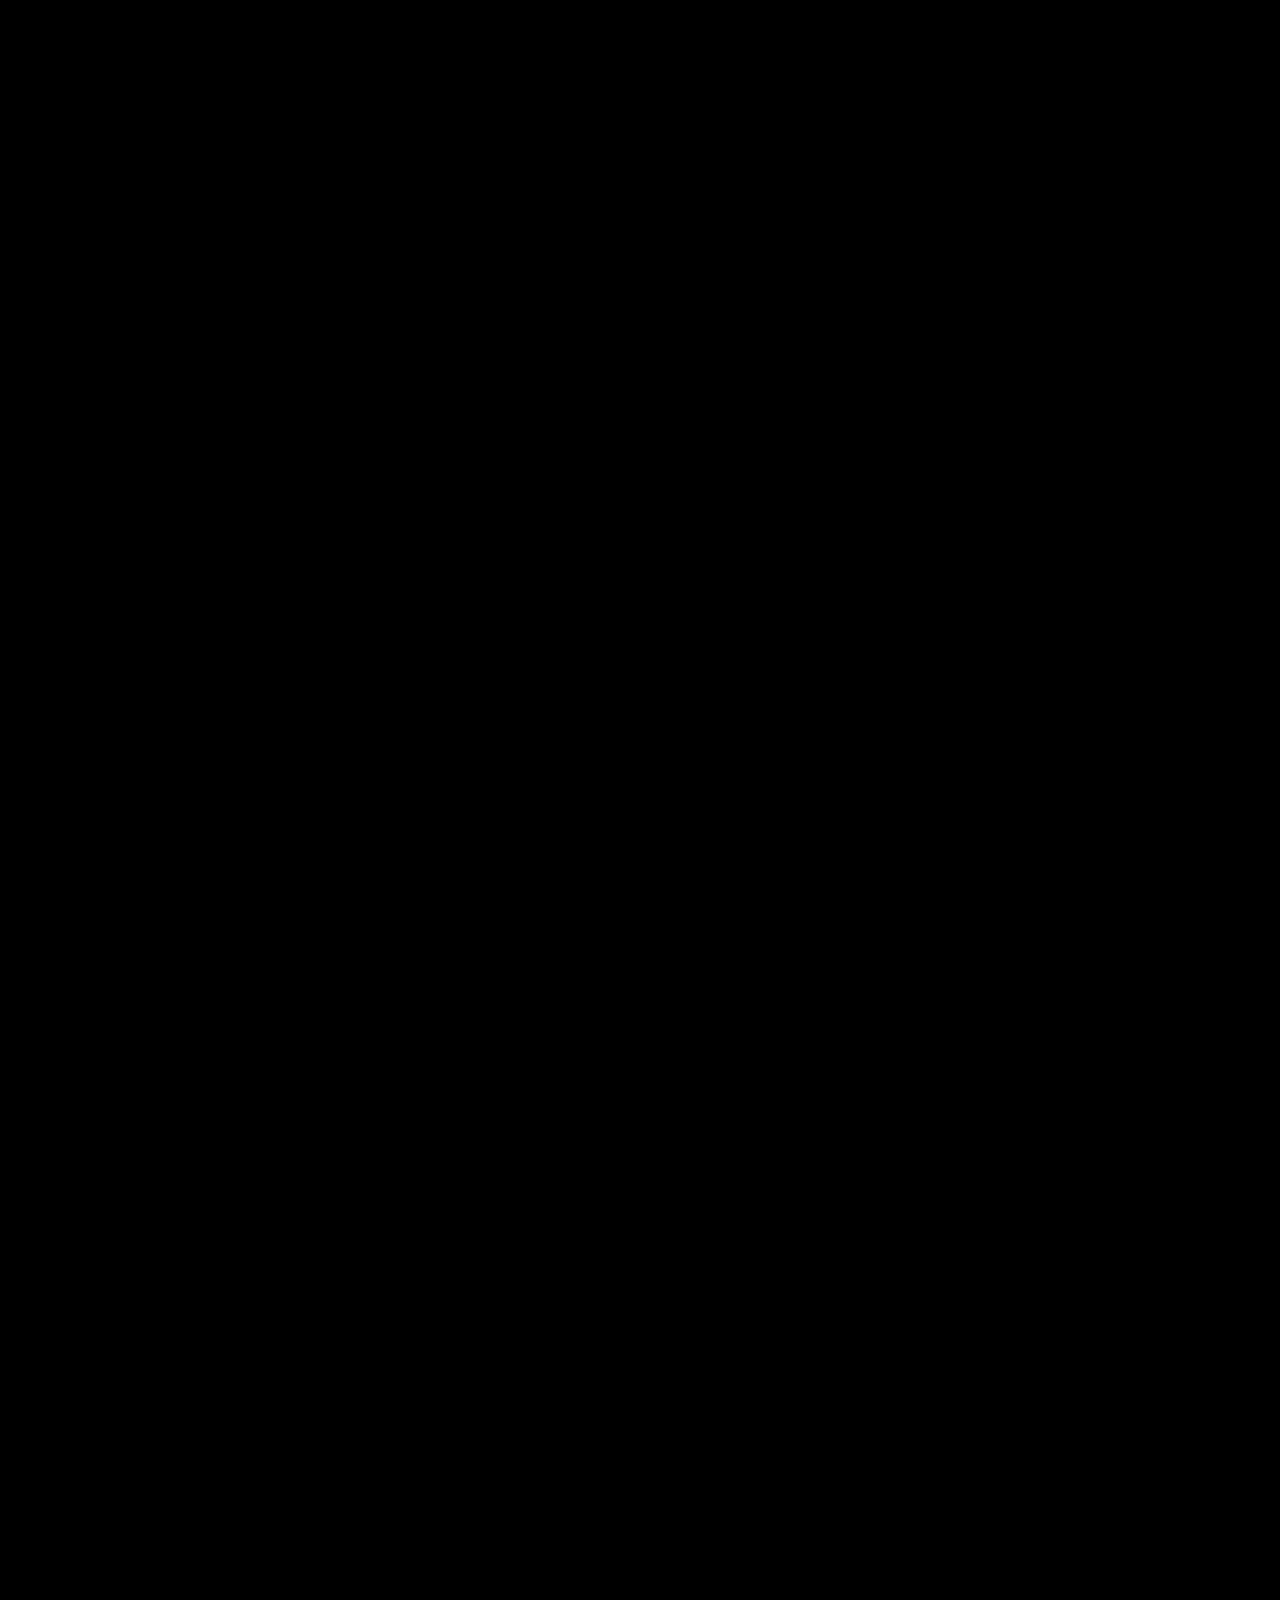
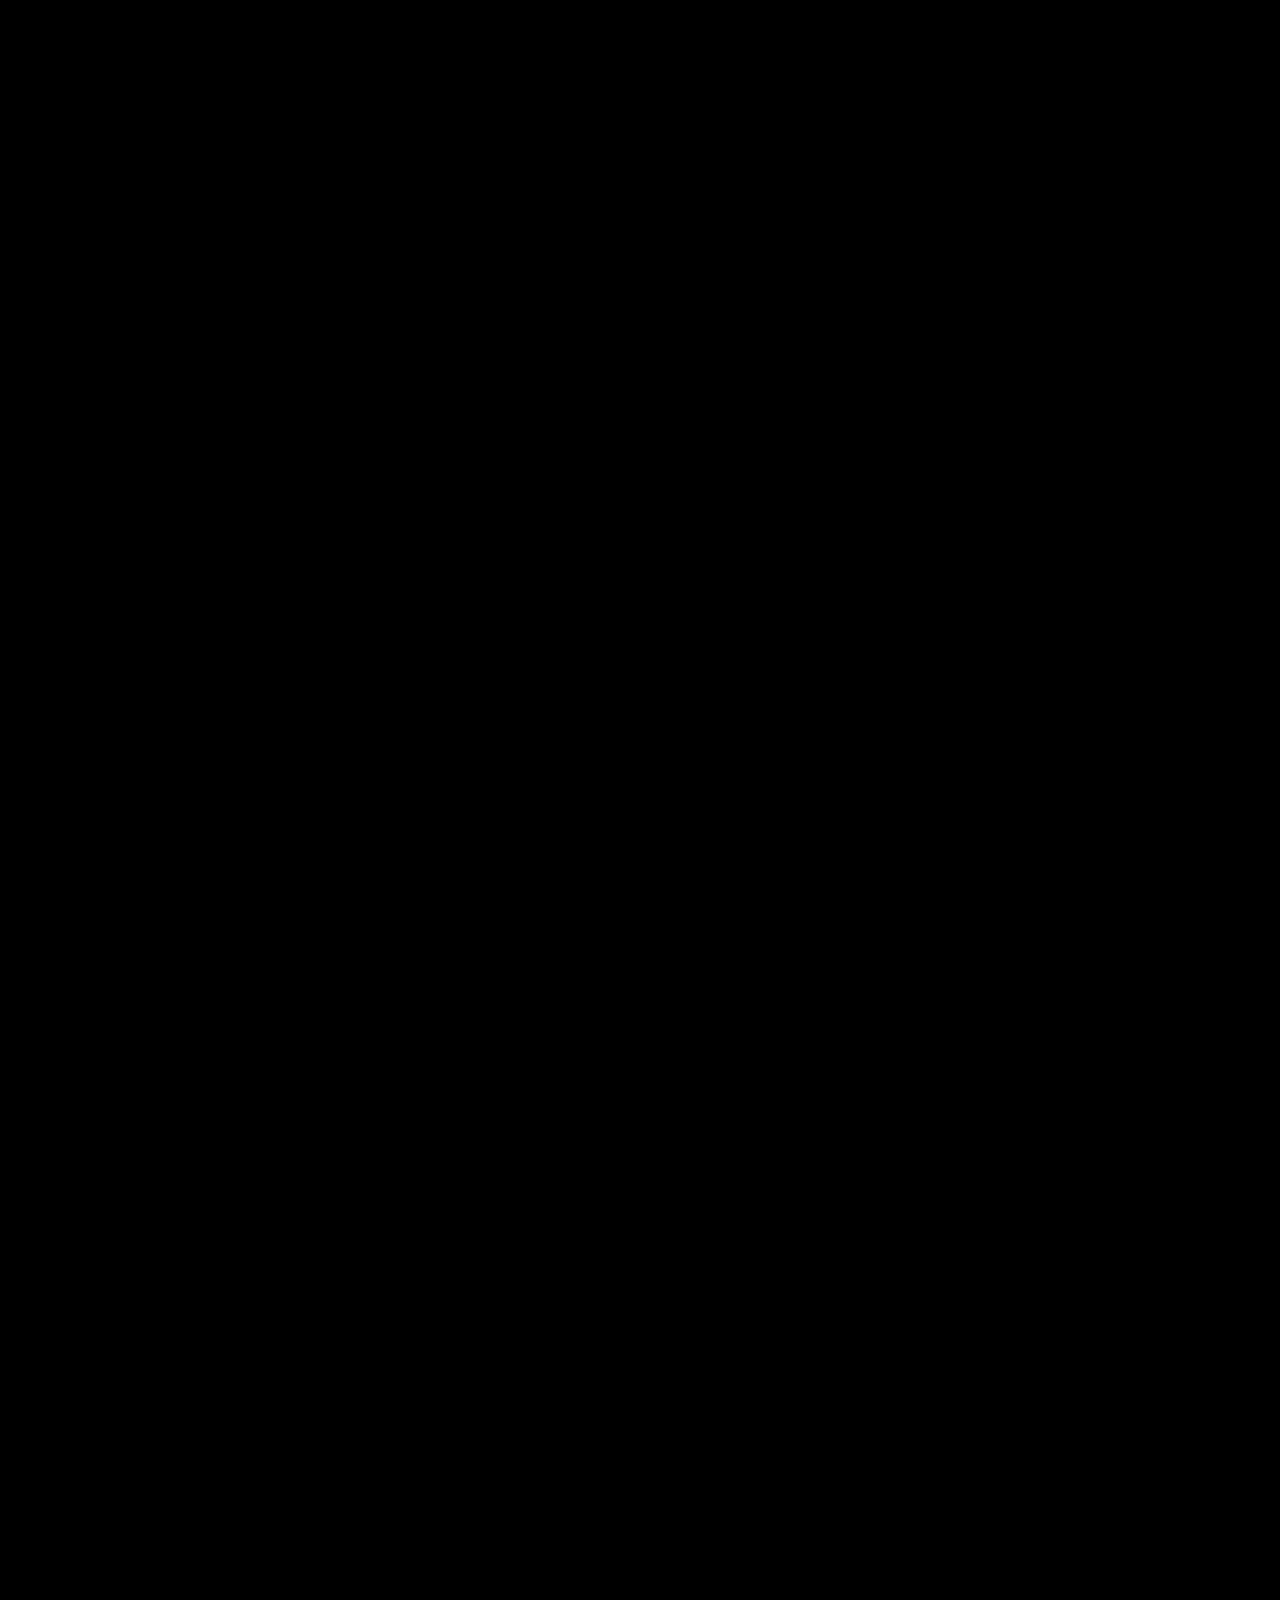
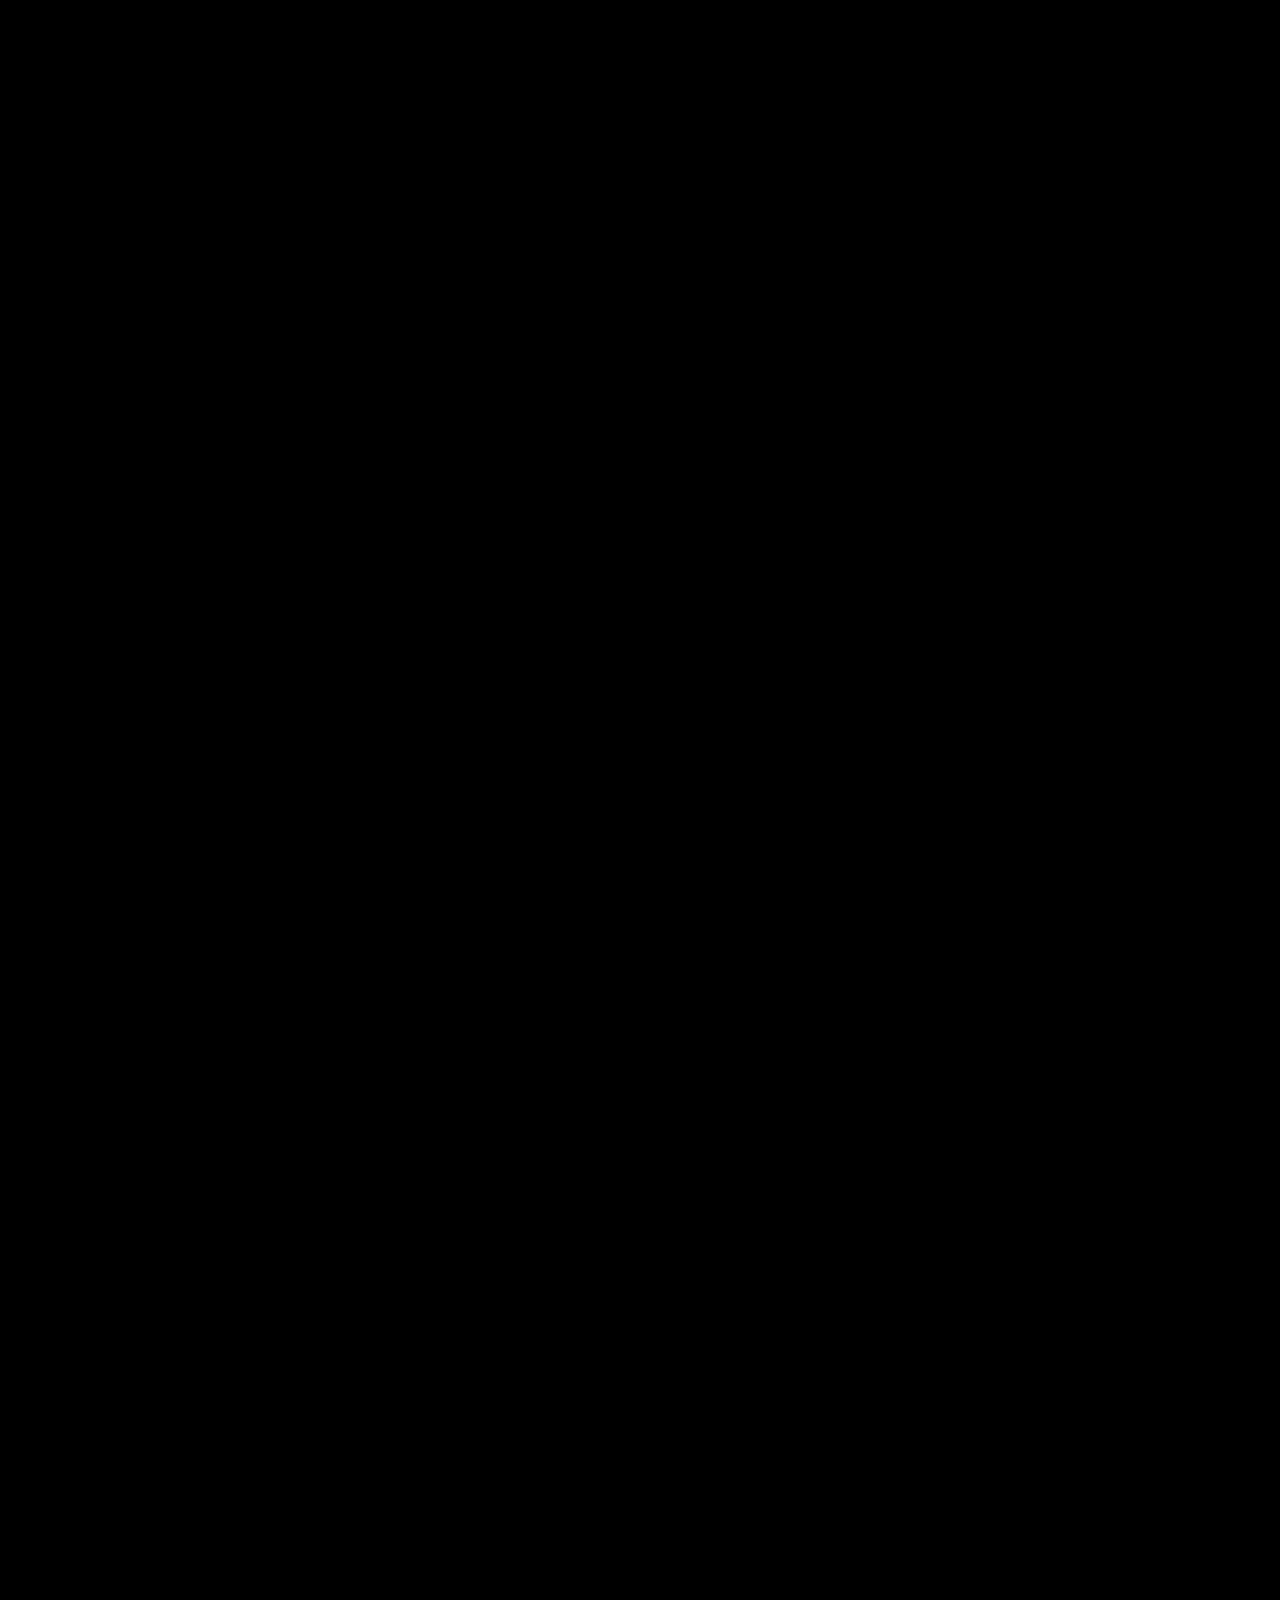
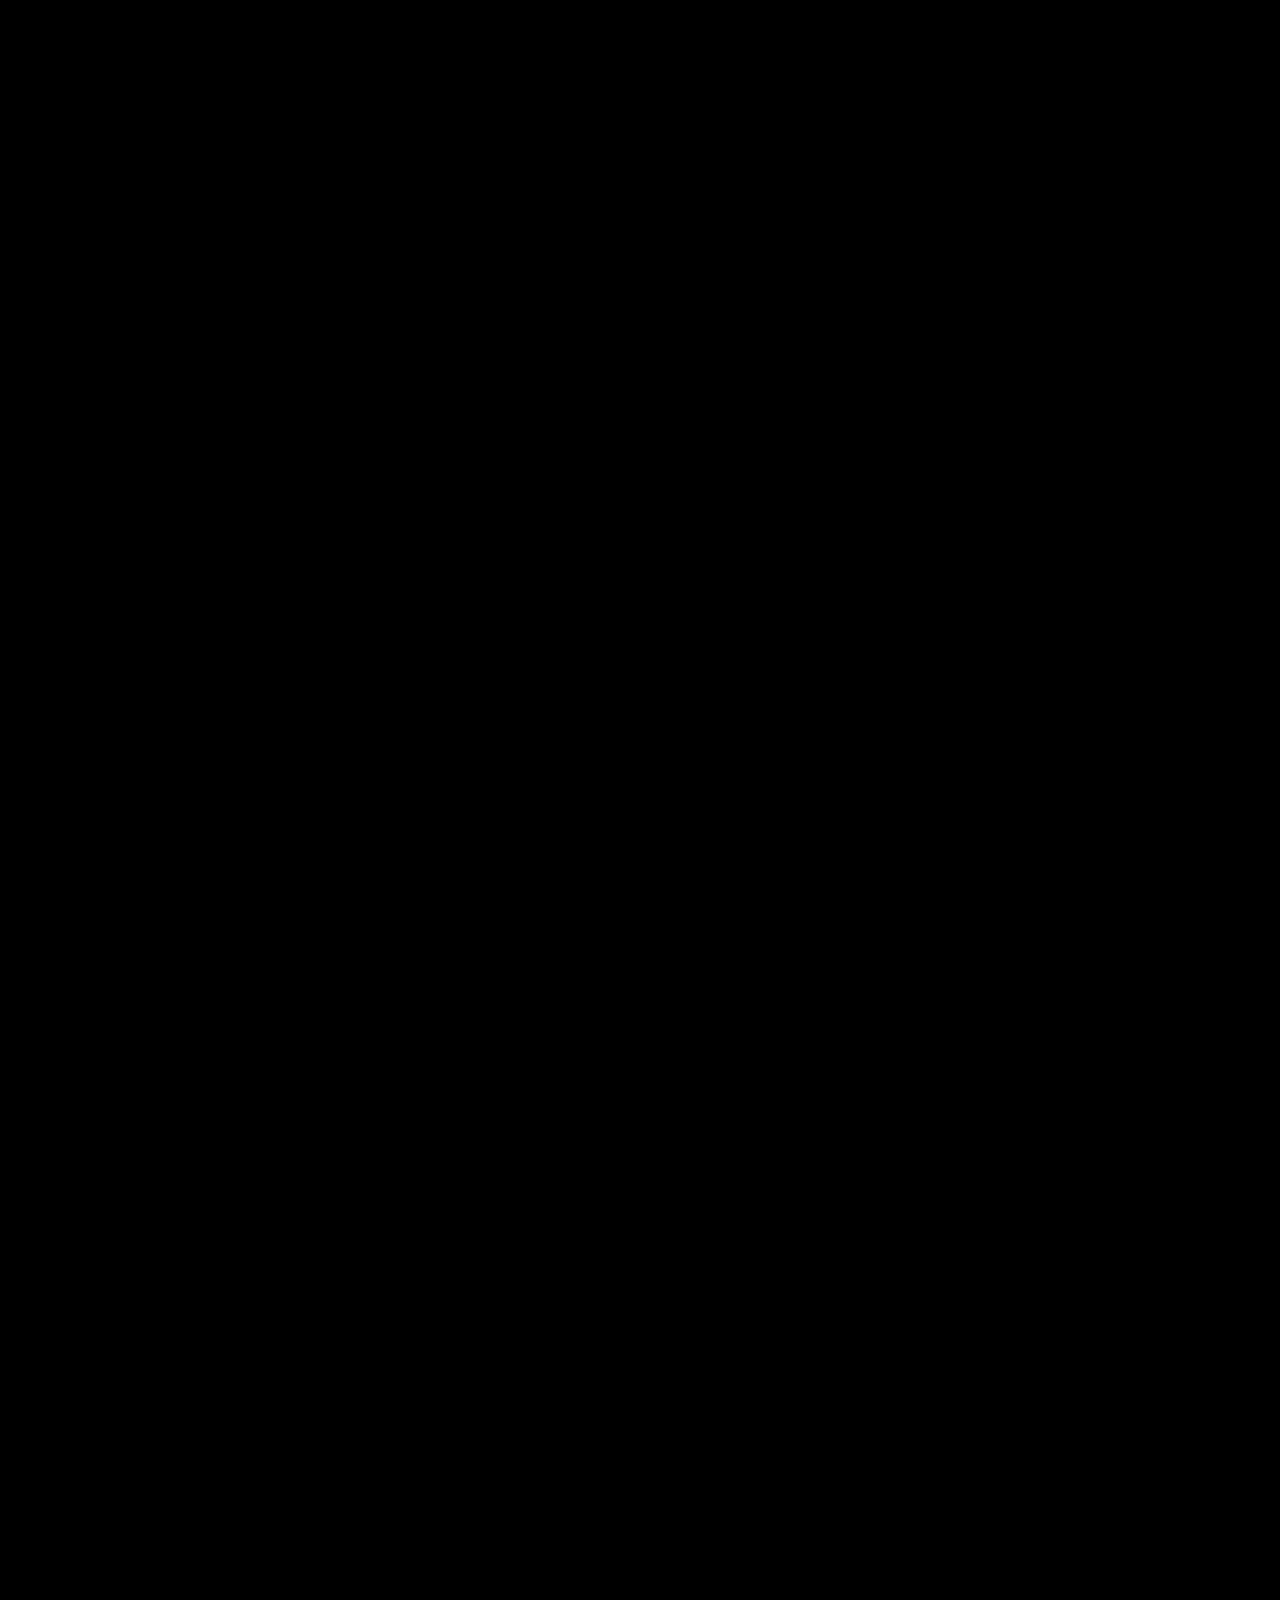
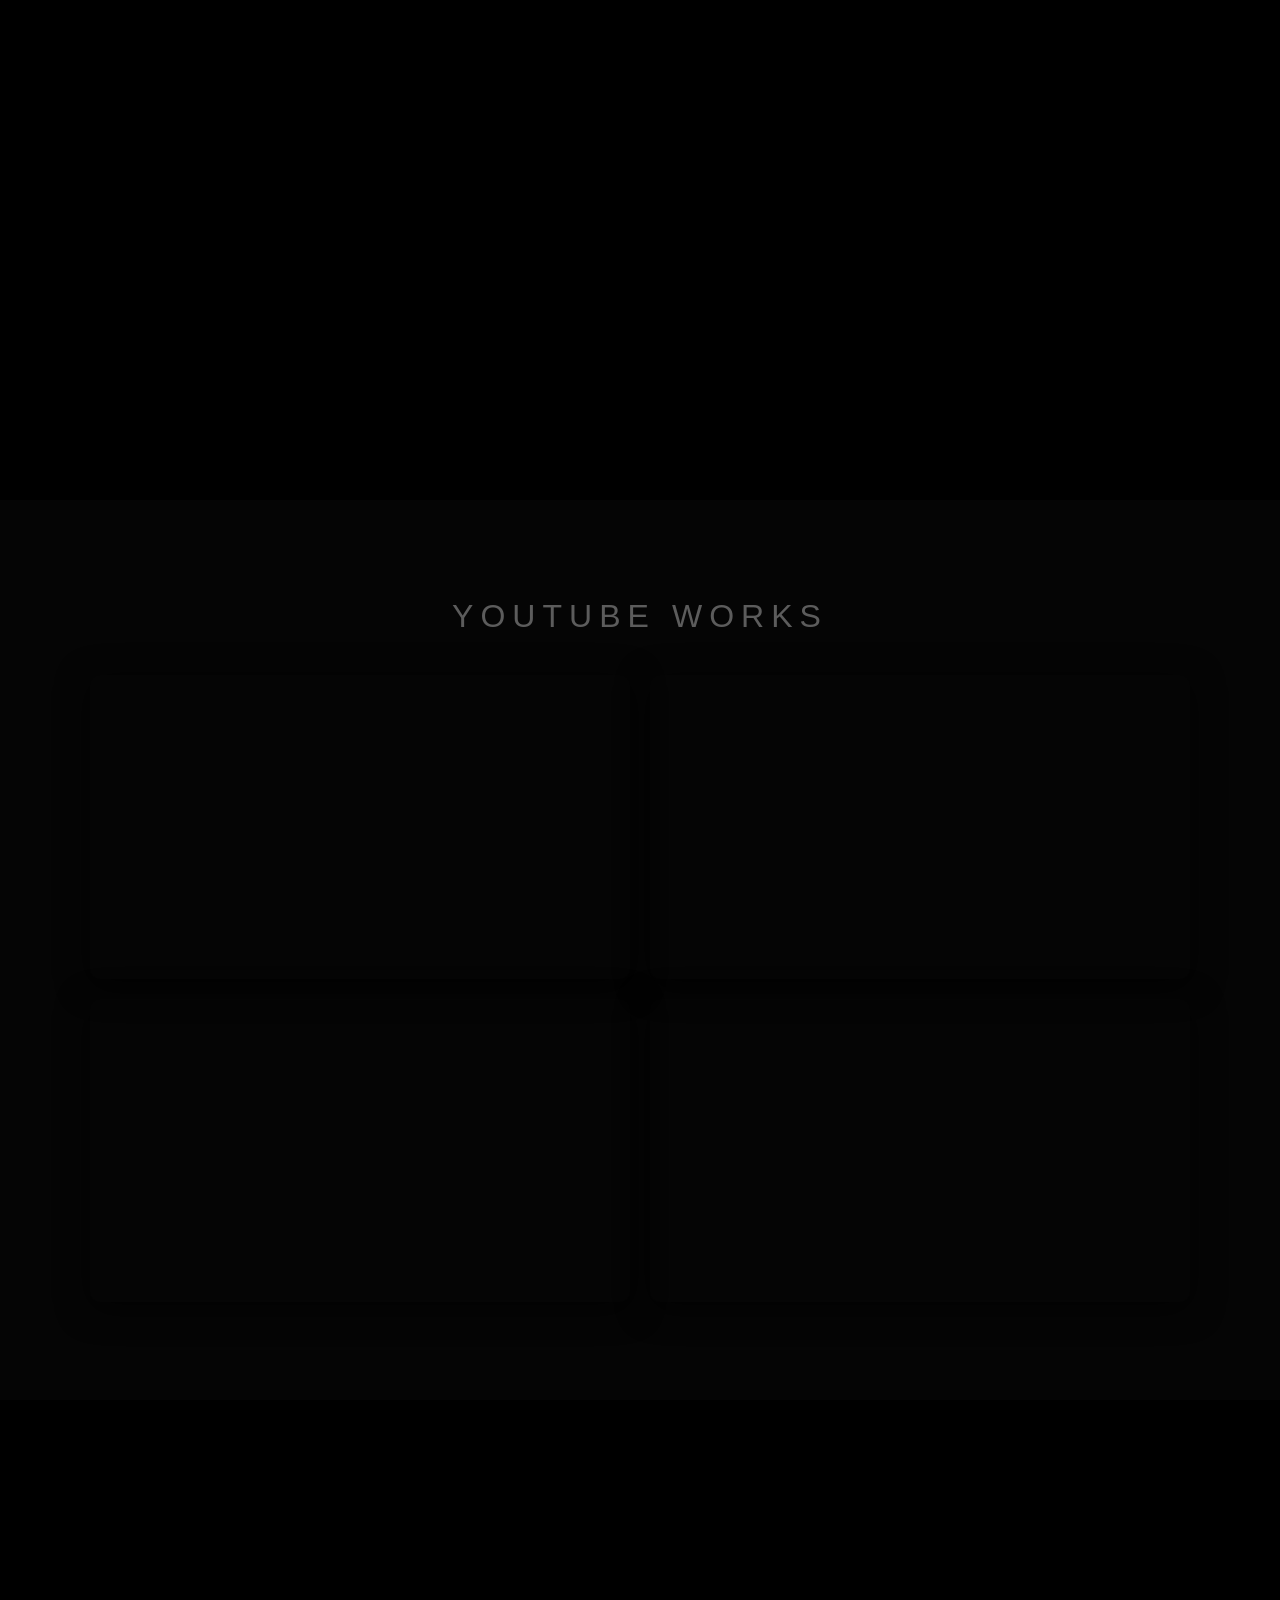
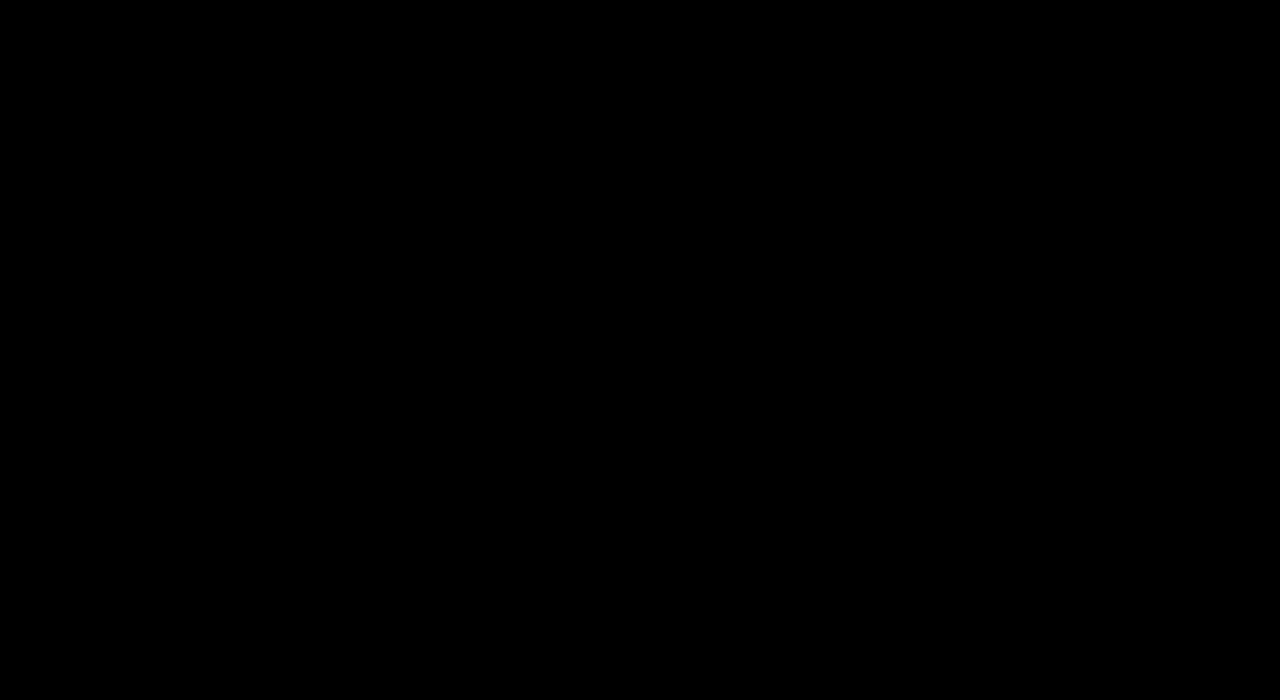
==== commit a50238ec: "Add files via upload" ====
--- a/index.html
+++ b/index.html
@@ -1,328 +1,303 @@
 <!DOCTYPE html>
 <html lang="ja">
 <head>
-  <meta charset="UTF-8">
-  <meta name="viewport" content="width=device-width, initial-scale=1.0">
-  <title>Portfolio | Lazzlly Lab.</title>
-  <link rel="preconnect" href="https://fonts.googleapis.com">
-  <link href="https://fonts.googleapis.com/css2?family=Playfair+Display:ital,wght@0,700;1,400&family=Noto+Sans+JP:wght@300;400&display=swap" rel="stylesheet">
+  <meta charset="UTF-8" />
+  <meta name="viewport" content="width=device-width, initial-scale=1.0" />
+  <title>Akira Mihara – Portfolio</title>
   <style>
-    *, *::before, *::after { box-sizing: border-box; margin: 0; padding: 0; }
+    *, *::before, *::after { margin: 0; padding: 0; box-sizing: border-box; }
+
+    :root {
+      --bg: #0a0a0a;
+      --accent: rgba(255,255,255,0.06);
+      --text: #e8e8e8;
+      --muted: rgba(255,255,255,0.35);
+    }
+
     html { scroll-behavior: smooth; }
-    body { font-family: "Noto Sans JP", sans-serif; background: #fff; overflow-x: hidden; }
-    a { color: inherit; text-decoration: none; }
-
-    /* ===== NAV ===== */
-    nav {
-      position: fixed; top: 0; left: 0; right: 0; z-index: 100;
-      padding: 15px 40px;
-      display: flex; align-items: center; justify-content: space-between;
-      background: rgba(0,0,0,0.65);
-      backdrop-filter: blur(14px);
-      border-bottom: 1px solid rgba(255,255,255,0.07);
-      color: #fff;
-    }
-    .logo { font-family: "Playfair Display", serif; font-size: 1.1rem; letter-spacing: 0.06em; }
-    .nav-links { display: flex; gap: 26px; font-size: 0.72rem; letter-spacing: 0.1em; text-transform: uppercase; color: rgba(255,255,255,0.5); }
-    .nav-links a:hover { color: #fff; transition: color 0.2s; }
-
-    /* ===== HERO (PF.png) — cover で全画面 ===== */
-    .hero-sec {
-      position: relative; width: 100%; height: 100svh;
-      overflow: hidden; background: #111;
-    }
-    .hero-sec .sec-img {
-      position: absolute; inset: 0;
-      width: 100%; height: 100%;
-      object-fit: cover; z-index: 0;
-    }
-    .scroll-hint-dark {
-      position: absolute; bottom: 22px; left: 50%; transform: translateX(-50%);
-      z-index: 5; font-size: 0.59rem; letter-spacing: 0.26em; text-transform: uppercase;
-      color: rgba(255,255,255,0.38);
-      display: flex; flex-direction: column; align-items: center; gap: 6px;
-    }
-    .scroll-hint-dark::after {
-      content: ""; display: block; width: 1px; height: 30px;
-      background: linear-gradient(to bottom, rgba(255,255,255,0.38), transparent);
-      animation: lineW 1.8s ease-in-out infinite;
-    }
-
-    /* ===== VIDEO SECTION — contain + 白背景 ===== */
-    /*
-      縦長（A4）動画: 高さいっぱいに収まり、左右に白い余白が出る
-      横長動画:       幅いっぱいに収まり、上下に白い余白が出る（最小限）
-    */
-    .vid-sec {
-      position: relative; width: 100%;
+
+    body {
+      background: var(--bg);
+      color: var(--text);
+      font-family: 'Helvetica Neue', 'Hiragino Sans', Arial, sans-serif;
+    }
+
+    /* ── Header ── */
+    header {
+      position: fixed;
+      top: 0; left: 0; right: 0;
+      z-index: 999;
+      padding: 22px 40px;
+      display: flex;
+      align-items: center;
+      justify-content: space-between;
+      background: linear-gradient(to bottom, rgba(0,0,0,0.75) 0%, transparent 100%);
+      pointer-events: none;
+    }
+
+    header h1 {
+      font-size: 0.8rem;
+      font-weight: 300;
+      letter-spacing: 0.28em;
+      text-transform: uppercase;
+      color: var(--muted);
+    }
+
+    /* ── Each video section ── */
+    .video-section {
+      width: 100%;
+      height: 100vh;
+      display: flex;
+      align-items: center;
+      justify-content: center;
+      background: #000;
+      position: relative;
+      overflow: hidden;
+    }
+
+    .video-section video {
+      width: 100%;
+      height: 100%;
+      object-fit: contain;
+      display: block;
+    }
+
+    /* ── YouTube section ── */
+    .yt-section {
+      width: 100%;
+      min-height: 100vh;
+      background: #050505;
+      display: flex;
+      flex-direction: column;
+      align-items: center;
+      justify-content: center;
+      padding: 80px 48px;
+      gap: 40px;
+    }
+
+    .yt-section h2 {
+      font-size: clamp(1.2rem, 2.5vw, 2rem);
+      font-weight: 300;
+      letter-spacing: 0.22em;
+      text-transform: uppercase;
+      color: var(--muted);
+    }
+
+    .yt-grid {
+      display: grid;
+      grid-template-columns: 1fr 1fr;
+      gap: 20px;
+      width: 100%;
+      max-width: 1100px;
+    }
+
+    @media (max-width: 700px) {
+      .yt-grid { grid-template-columns: 1fr; }
+    }
+
+    .yt-item {
+      border-radius: 10px;
+      overflow: hidden;
+      box-shadow: 0 6px 32px rgba(0,0,0,0.7);
+    }
+
+    .yt-item iframe {
+      width: 100%;
+      aspect-ratio: 16 / 9;
+      border: none;
+      display: block;
+    }
+
+    .divider { display: none; }
+
+    /* ── Side scroll indicator dots ── */
+    #dot-nav {
+      position: fixed;
+      right: 16px;
+      top: 50%;
+      transform: translateY(-50%);
+      display: flex;
+      flex-direction: column;
+      gap: 8px;
+      z-index: 998;
+    }
+
+    .dnav {
+      width: 6px;
+      height: 6px;
+      border-radius: 50%;
+      background: rgba(255,255,255,0.2);
+      cursor: pointer;
+      transition: background 0.3s, transform 0.3s;
+      border: none;
+    }
+
+    .dnav.active {
       background: #fff;
-      display: flex; align-items: center; justify-content: center;
-      overflow: hidden;
-    }
-    /* 縦長動画 → セクション高を画面高に固定し contain で全体表示 */
-    .vid-sec video {
-      display: block;
-      max-width: 100%;
-      max-height: 100svh;
-      width: 100%;
-      height: 100svh;
-      object-fit: contain;
-    }
-
-    /* work label — 白背景上なので濃いめのグレー */
-    .work-label {
-      position: absolute; top: 64px; left: 32px; z-index: 3;
-      pointer-events: none; user-select: none;
-    }
-    .work-label .num {
-      font-family: "Playfair Display", serif; font-size: 4.5rem; font-weight: 700;
-      line-height: 1; color: rgba(0,0,0,0.08);
-    }
-    .work-label .lbl {
-      font-size: 0.58rem; letter-spacing: 0.24em; text-transform: uppercase;
-      color: rgba(0,0,0,0.28); margin-top: 2px;
-    }
-
-    /* scroll hint — 白背景上 */
-    .scroll-hint {
-      position: absolute; bottom: 20px; left: 50%; transform: translateX(-50%);
-      z-index: 5; font-size: 0.58rem; letter-spacing: 0.26em; text-transform: uppercase;
-      color: rgba(0,0,0,0.3);
-      display: flex; flex-direction: column; align-items: center; gap: 6px;
-    }
-    .scroll-hint::after {
-      content: ""; display: block; width: 1px; height: 28px;
-      background: linear-gradient(to bottom, rgba(0,0,0,0.3), transparent);
-      animation: lineAnim 1.8s ease-in-out infinite;
-    }
-    @keyframes lineAnim { 0%,100%{opacity:.3} 50%{opacity:.75} }
-    @keyframes lineW    { 0%,100%{opacity:.38} 50%{opacity:.9} }
-
-    /* ===== IMAGE SECTION (10.png) — cover ===== */
-    .img-sec {
-      position: relative; width: 100%; height: 100svh;
-      overflow: hidden; background: #fff;
-    }
-    .img-sec img {
-      position: absolute; inset: 0;
-      width: 100%; height: 100%;
-      object-fit: cover; z-index: 0;
-    }
-
-    /* ===== YOUTUBE ===== */
-    .yt-sec { width: 100%; background: #fff; border-top: 1px solid rgba(0,0,0,0.07); }
-    .yt-header { padding: 36px 40px 24px; border-bottom: 1px solid rgba(0,0,0,0.07); }
-    .yt-header h2 {
-      font-family: "Playfair Display", serif;
-      font-size: clamp(1.5rem, 3vw, 2.2rem); font-weight: 700; color: #111;
-      margin-bottom: 4px;
-    }
-    .yt-header p { font-size: 0.78rem; color: rgba(0,0,0,0.42); letter-spacing: 0.06em; }
-    .yt-grid { display: grid; grid-template-columns: repeat(3, 1fr); }
-    .yt-item {
-      position: relative; padding-top: 56.25%;
-      border-right: 1px solid rgba(0,0,0,0.07); background: #000;
-    }
-    .yt-item:last-child { border-right: none; }
-    .yt-item iframe { position: absolute; inset: 0; width: 100%; height: 100%; border: 0; }
-
-    /* ===== PDF ===== */
-    .pdf-sec { position: relative; width: 100%; height: 100svh; background: #f5f5f5; overflow: hidden; }
-    .pdf-bar {
-      position: absolute; top: 0; left: 0; right: 0; height: 54px;
-      background: rgba(255,255,255,0.92); backdrop-filter: blur(12px);
-      border-bottom: 1px solid rgba(0,0,0,0.08);
-      display: flex; align-items: center; justify-content: space-between;
-      padding: 0 36px; z-index: 10;
-    }
-    .pdf-bar span { font-size: 0.67rem; letter-spacing: 0.2em; text-transform: uppercase; color: rgba(0,0,0,0.4); }
-    .pdf-sec iframe { position: absolute; top: 54px; left: 0; width: 100%; height: calc(100% - 54px); border: 0; }
-
-    .btn { display: inline-block; padding: 7px 18px; border-radius: 2px; font-size: 0.7rem; letter-spacing: 0.1em; transition: 0.2s; }
-    .btn-dark { border: 1px solid rgba(0,0,0,0.35); color: #111; }
-    .btn-dark:hover { background: rgba(0,0,0,0.06); }
-
-    /* ===== FOOTER ===== */
-    footer {
-      background: #fff; text-align: center; padding: 26px 20px;
-      color: rgba(0,0,0,0.28); font-size: 0.68rem; letter-spacing: 0.08em;
-      border-top: 1px solid rgba(0,0,0,0.07);
-    }
-
-    /* ===== MOBILE ===== */
-    @media (max-width: 768px) {
-      nav { padding: 11px 16px; }
-      .nav-links { display: none; }
-      .work-label { left: 12px; top: 54px; }
-      .work-label .num { font-size: 2.6rem; }
-      .yt-grid { grid-template-columns: 1fr; }
-      .yt-item { border-right: none; border-bottom: 1px solid rgba(0,0,0,0.07); }
-      .yt-item:last-child { border-bottom: none; }
-      .yt-header { padding: 24px 16px 18px; }
-      .pdf-bar { padding: 0 14px; }
+      transform: scale(1.5);
+    }
+
+    /* ── Progress line ── */
+    #topbar {
+      position: fixed;
+      top: 0; left: 0;
+      height: 2px;
+      width: 0%;
+      background: rgba(255,255,255,0.5);
+      z-index: 1000;
+      transition: width 0.1s;
     }
   </style>
 </head>
 <body>
 
-<nav>
-  <span class="logo">Lazzlly Lab.</span>
-  <div class="nav-links">
-    <a href="#top">Top</a>
-    <a href="#work01">Works</a>
-    <a href="#yt">YouTube</a>
-    <a href="#resume">Resume</a>
-    <a href="https://github.com/AkiraMihara1289/MyPortfolio" target="_blank" rel="noopener">GitHub &#8599;</a>
-  </div>
-</nav>
-
-<!-- PF.png — Hero (cover) -->
-<section id="top" class="hero-sec">
-  <img class="sec-img"
-       src="https://raw.githubusercontent.com/AkiraMihara1289/MyPortfolio/main/PF.png"
-       alt="Lazzlly Lab." loading="eager">
-  <div class="scroll-hint-dark">scroll</div>
-</section>
-
-<!-- 1.mp4 -->
-<div id="work01" class="vid-sec">
-  <video src="https://raw.githubusercontent.com/AkiraMihara1289/MyPortfolio/main/1.mp4"
-         muted loop playsinline preload="none"></video>
-  <div class="work-label"><div class="num">01</div><div class="lbl">Work</div></div>
-  <div class="scroll-hint">scroll</div>
-</div>
-
-<!-- 2.mp4 -->
-<div id="work02" class="vid-sec">
-  <video src="https://raw.githubusercontent.com/AkiraMihara1289/MyPortfolio/main/2.mp4"
-         muted loop playsinline preload="none"></video>
-  <div class="work-label"><div class="num">02</div><div class="lbl">Work</div></div>
-  <div class="scroll-hint">scroll</div>
-</div>
-
-<!-- 3.mp4 -->
-<div id="work03" class="vid-sec">
-  <video src="https://raw.githubusercontent.com/AkiraMihara1289/MyPortfolio/main/3.mp4"
-         muted loop playsinline preload="none"></video>
-  <div class="work-label"><div class="num">03</div><div class="lbl">Work</div></div>
-  <div class="scroll-hint">scroll</div>
-</div>
-
-<!-- 4.mp4 -->
-<div id="work04" class="vid-sec">
-  <video src="https://raw.githubusercontent.com/AkiraMihara1289/MyPortfolio/main/4.mp4"
-         muted loop playsinline preload="none"></video>
-  <div class="work-label"><div class="num">04</div><div class="lbl">Work</div></div>
-  <div class="scroll-hint">scroll</div>
-</div>
-
-<!-- 5.mp4 -->
-<div id="work05" class="vid-sec">
-  <video src="https://raw.githubusercontent.com/AkiraMihara1289/MyPortfolio/main/5.mp4"
-         muted loop playsinline preload="none"></video>
-  <div class="work-label"><div class="num">05</div><div class="lbl">Work</div></div>
-  <div class="scroll-hint">scroll</div>
-</div>
-
-<!-- 6.mp4 -->
-<div id="work06" class="vid-sec">
-  <video src="https://raw.githubusercontent.com/AkiraMihara1289/MyPortfolio/main/6.mp4"
-         muted loop playsinline preload="none"></video>
-  <div class="work-label"><div class="num">06</div><div class="lbl">Work</div></div>
-  <div class="scroll-hint">scroll</div>
-</div>
-
-<!-- 7.mp4 -->
-<div id="work07" class="vid-sec">
-  <video src="https://raw.githubusercontent.com/AkiraMihara1289/MyPortfolio/main/7.mp4"
-         muted loop playsinline preload="none"></video>
-  <div class="work-label"><div class="num">07</div><div class="lbl">Work</div></div>
-  <div class="scroll-hint">scroll</div>
-</div>
-
-<!-- 8.mp4 -->
-<div id="work08" class="vid-sec">
-  <video src="https://raw.githubusercontent.com/AkiraMihara1289/MyPortfolio/main/8.mp4"
-         muted loop playsinline preload="none"></video>
-  <div class="work-label"><div class="num">08</div><div class="lbl">Work</div></div>
-  <div class="scroll-hint">scroll</div>
-</div>
-
-<!-- 9.mp4 -->
-<div id="work09" class="vid-sec">
-  <video src="https://raw.githubusercontent.com/AkiraMihara1289/MyPortfolio/main/9.mp4"
-         muted loop playsinline preload="none"></video>
-  <div class="work-label"><div class="num">09</div><div class="lbl">Work</div></div>
-  <div class="scroll-hint">scroll</div>
-</div>
-
-<!-- 10.png — Gallery (cover) -->
-<section id="gallery" class="img-sec">
-  <img src="https://raw.githubusercontent.com/AkiraMihara1289/MyPortfolio/main/10.png"
-       alt="Gallery" loading="lazy">
-  <div class="work-label"><div class="num">10</div><div class="lbl">Gallery</div></div>
-  <div class="scroll-hint">scroll</div>
-</section>
-
-<!-- 11.mp4 -->
-<div id="work11" class="vid-sec">
-  <video src="https://raw.githubusercontent.com/AkiraMihara1289/MyPortfolio/main/11.mp4"
-         muted loop playsinline preload="none"></video>
-  <div class="work-label"><div class="num">11</div><div class="lbl">Work</div></div>
-  <div class="scroll-hint">scroll</div>
-</div>
-
-<!-- YouTube -->
-<div id="yt" class="yt-sec">
-  <div class="yt-header">
-    <h2>YouTube</h2>
-    <p>Video Works &mdash; YouTube&#12391;&#20844;&#38283;&#12375;&#12390;&#12356;&#12427;&#26144;&#20687;&#20316;&#21697;</p>
-  </div>
-  <div class="yt-grid">
-    <div class="yt-item">
-      <iframe src="https://www.youtube.com/embed/GNHDcUYDhSk" title="Video 01"
-              allow="accelerometer; autoplay; clipboard-write; encrypted-media; gyroscope; picture-in-picture"
-              allowfullscreen></iframe>
-    </div>
-    <div class="yt-item">
-      <iframe src="https://www.youtube.com/embed/oXhrMMxpMfw" title="Video 02"
-              allow="accelerometer; autoplay; clipboard-write; encrypted-media; gyroscope; picture-in-picture"
-              allowfullscreen></iframe>
-    </div>
-    <div class="yt-item">
-      <iframe src="https://www.youtube.com/embed/CLzW-r_4Ve4" title="Video 03"
-              allow="accelerometer; autoplay; clipboard-write; encrypted-media; gyroscope; picture-in-picture"
-              allowfullscreen></iframe>
-    </div>
-  </div>
-</div>
-
-<!-- 12.pdf -->
-<section id="resume" class="pdf-sec">
-  <div class="pdf-bar">
-    <span>Resume / Portfolio PDF</span>
-    <a href="https://raw.githubusercontent.com/AkiraMihara1289/MyPortfolio/main/12.pdf"
-       download="portfolio.pdf" class="btn btn-dark">Download PDF</a>
-  </div>
-  <iframe
-    src="https://docs.google.com/viewer?url=https://raw.githubusercontent.com/AkiraMihara1289/MyPortfolio/main/12.pdf&embedded=true"
-    title="Portfolio PDF" allowfullscreen></iframe>
-</section>
-
-<footer>
-  &copy; 2026 Lazzlly Lab. / AkiraMihara1289 &mdash; All rights reserved.
-</footer>
+<div id="topbar"></div>
+
+<header>
+  <h1>Akira Mihara &nbsp;/&nbsp; Portfolio</h1>
+</header>
+
+<div id="dot-nav"></div>
+
+<main id="main"></main>
 
 <script>
-  // 画面内に入ったら再生、出たら停止
-  const videos = document.querySelectorAll("video");
-  const obs = new IntersectionObserver(entries => {
-    entries.forEach(e => {
-      if (e.isIntersecting) e.target.play().catch(()=>{});
-      else e.target.pause();
-    });
-  }, { threshold: 0.2 });
-  videos.forEach(v => obs.observe(v));
+  const RAW = 'https://raw.githubusercontent.com/AkiraMihara1289/MyPortfolio/main/';
+
+  const VIDEOS_BEFORE_YT = [
+    '1.mp4','2.mp4','3.mp4','4.mp4','5.mp4','6.mp4',
+    '7.mp4','8.mp4','8-1.mp4','9.mp4','10.mp4','11.mp4','12.mp4'
+  ];
+  const VIDEOS_AFTER_YT = ['13.mp4'];
+
+  const YT_IDS = [
+    'GNHDcUYDhSk',
+    'oXhrMMxpMfw',
+    'CLzW-r_4Ve4',
+    'ZGJObgGDjmI'
+  ];
+
+  const main = document.getElementById('main');
+  const dotNav = document.getElementById('dot-nav');
+  const topbar = document.getElementById('topbar');
+
+  const sections = [];   // {el, type}
+  const dots = [];
+
+  /* ── Build video section ── */
+  function makeVideoSection(src) {
+    const section = document.createElement('section');
+    section.className = 'video-section';
+
+    const video = document.createElement('video');
+    video.src = RAW + src;
+    video.muted = true;
+    video.loop = true;
+    video.playsInline = true;
+    video.preload = 'none';
+
+    section.appendChild(video);
+    return { el: section, type: 'video', video };
+  }
+
+  /* ── Build YouTube section ── */
+  function makeYTSection() {
+    const section = document.createElement('section');
+    section.className = 'yt-section';
+
+    const heading = document.createElement('h2');
+    heading.textContent = 'YouTube Works';
+    section.appendChild(heading);
+
+    const grid = document.createElement('div');
+    grid.className = 'yt-grid';
+
+    YT_IDS.forEach(id => {
+      const item = document.createElement('div');
+      item.className = 'yt-item';
+      const iframe = document.createElement('iframe');
+      iframe.dataset.src = `https://www.youtube.com/embed/${id}`;
+      iframe.allow = 'accelerometer; clipboard-write; encrypted-media; gyroscope; picture-in-picture';
+      iframe.allowFullscreen = true;
+      item.appendChild(iframe);
+      grid.appendChild(item);
+    });
+
+    section.appendChild(grid);
+    return { el: section, type: 'youtube' };
+  }
+
+  /* ── Assemble page ── */
+  function addSection(s) {
+    if (sections.length > 0) {
+      const div = document.createElement('div');
+      div.className = 'divider';
+      main.appendChild(div);
+    }
+    main.appendChild(s.el);
+    sections.push(s);
+
+    const btn = document.createElement('button');
+    btn.className = 'dnav';
+    btn.title = `Section ${sections.length}`;
+    btn.addEventListener('click', () => {
+      s.el.scrollIntoView({ behavior: 'smooth' });
+    });
+    dotNav.appendChild(btn);
+    dots.push(btn);
+  }
+
+  VIDEOS_BEFORE_YT.forEach(f => addSection(makeVideoSection(f)));
+  addSection(makeYTSection());
+  VIDEOS_AFTER_YT.forEach(f => addSection(makeVideoSection(f)));
+
+  /* ── Intersection Observer: play/pause videos ── */
+  const videoObs = new IntersectionObserver((entries) => {
+    entries.forEach(entry => {
+      const video = entry.target.querySelector('video');
+      if (!video) return;
+      if (entry.isIntersecting) {
+        video.play().catch(() => {});
+      } else {
+        video.pause();
+      }
+    });
+  }, { threshold: 0.4 });
+
+  /* ── Intersection Observer: lazy-load YouTube iframes ── */
+  const ytObs = new IntersectionObserver((entries) => {
+    entries.forEach(entry => {
+      if (!entry.isIntersecting) return;
+      entry.target.querySelectorAll('iframe[data-src]').forEach(iframe => {
+        iframe.src = iframe.dataset.src;
+        delete iframe.dataset.src;
+      });
+      ytObs.unobserve(entry.target);
+    });
+  }, { threshold: 0.1 });
+
+  /* ── Intersection Observer: active dot highlight ── */
+  const dotObs = new IntersectionObserver((entries) => {
+    entries.forEach(entry => {
+      if (!entry.isIntersecting) return;
+      const idx = sections.findIndex(s => s.el === entry.target);
+      if (idx === -1) return;
+      dots.forEach((d, i) => d.classList.toggle('active', i === idx));
+    });
+  }, { threshold: 0.5 });
+
+  sections.forEach(s => {
+    if (s.type === 'video') videoObs.observe(s.el);
+    if (s.type === 'youtube') ytObs.observe(s.el);
+    dotObs.observe(s.el);
+  });
+
+  /* ── Scroll progress bar ── */
+  window.addEventListener('scroll', () => {
+    const scrolled = window.scrollY;
+    const total = document.body.scrollHeight - window.innerHeight;
+    topbar.style.width = (total > 0 ? (scrolled / total) * 100 : 0) + '%';
+  }, { passive: true });
 </script>
 </body>
-</html>+</html>
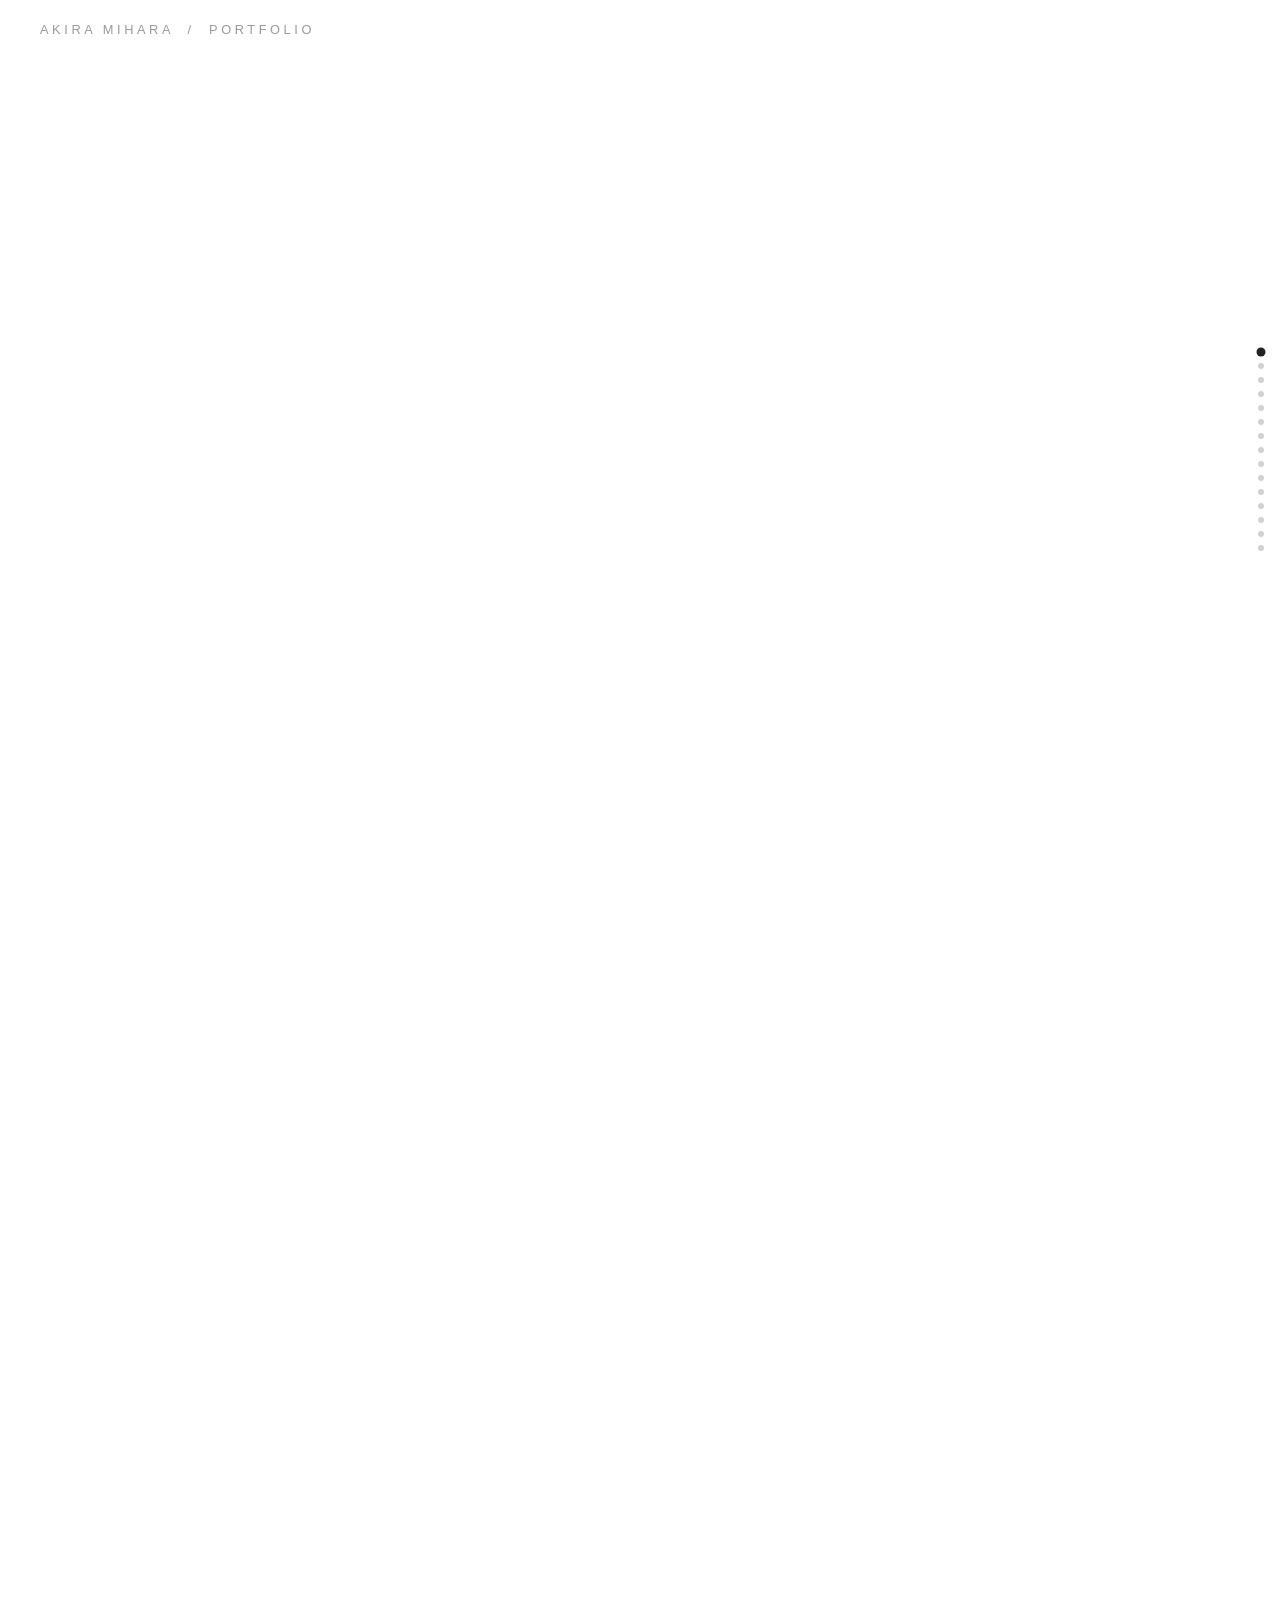
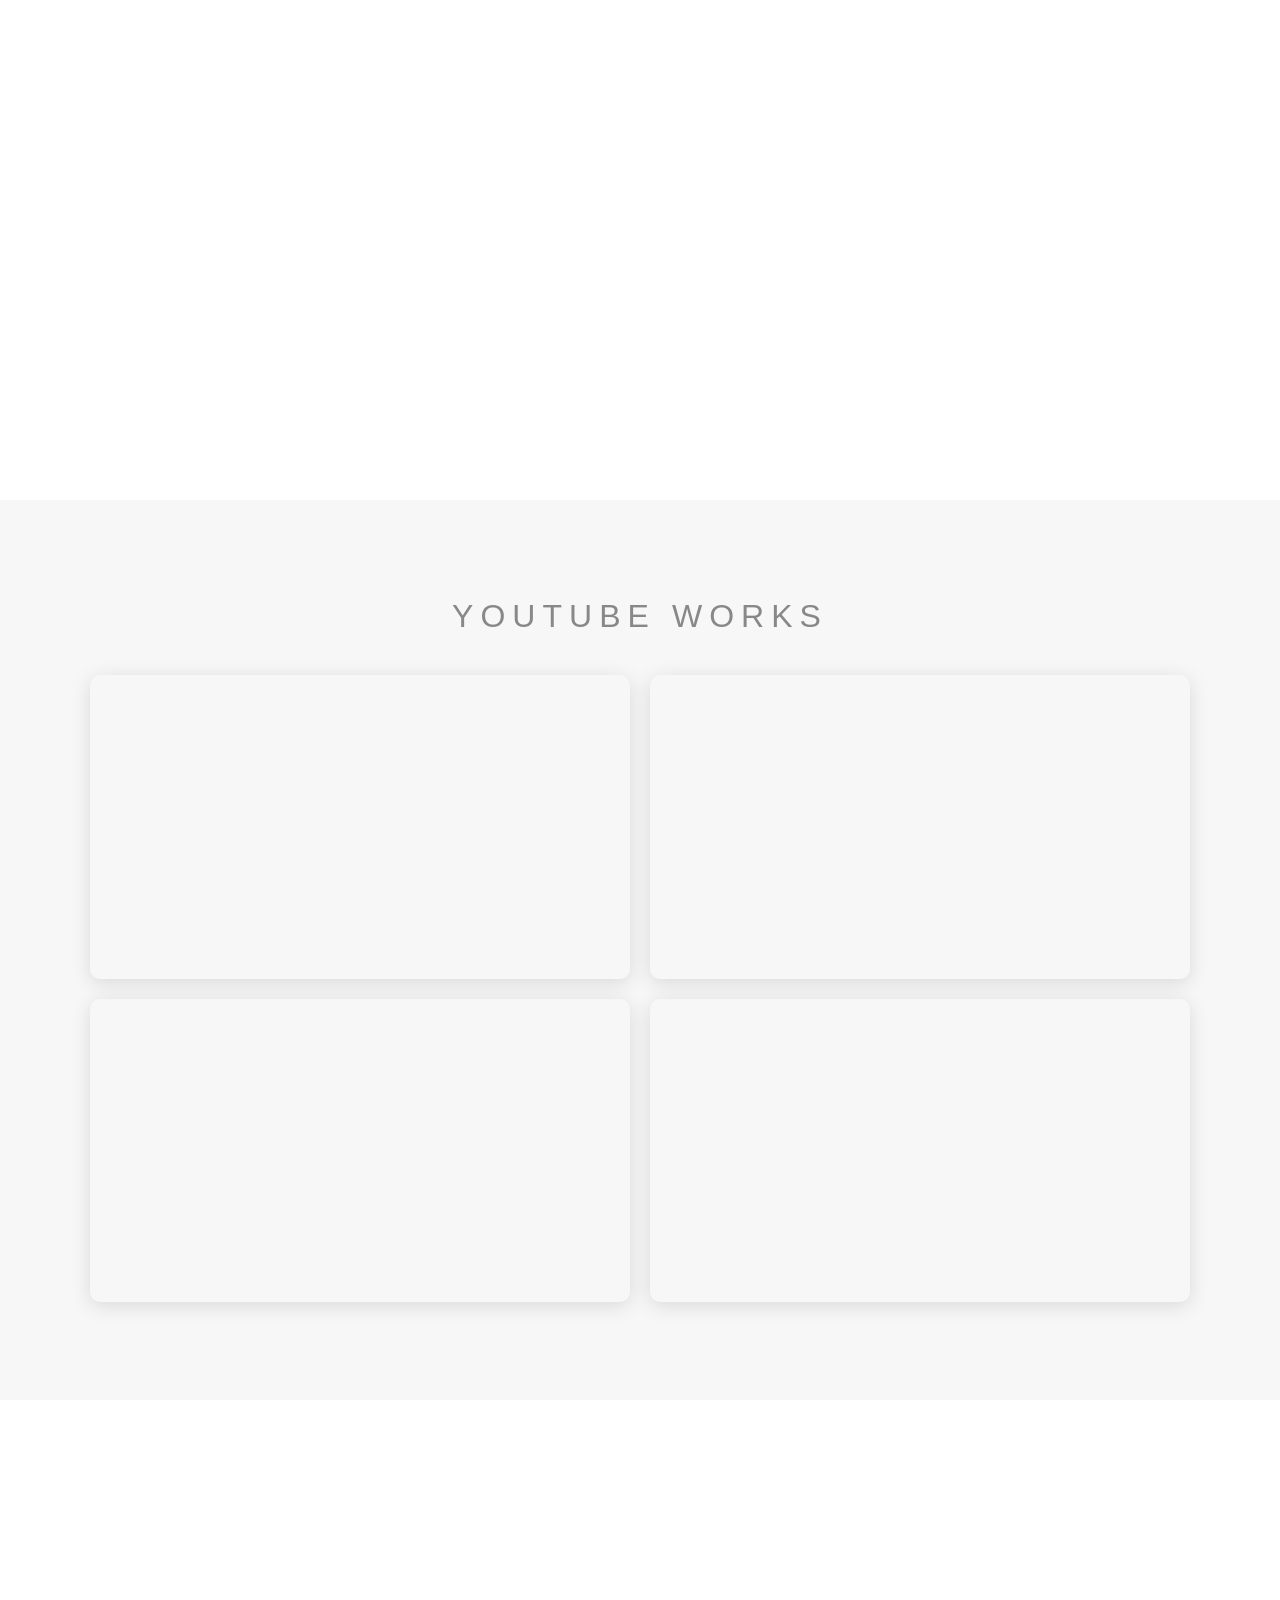
==== commit ec793d07: "Add files via upload" ====
--- a/index.html
+++ b/index.html
@@ -7,18 +7,11 @@
   <style>
     *, *::before, *::after { margin: 0; padding: 0; box-sizing: border-box; }
 
-    :root {
-      --bg: #0a0a0a;
-      --accent: rgba(255,255,255,0.06);
-      --text: #e8e8e8;
-      --muted: rgba(255,255,255,0.35);
-    }
-
     html { scroll-behavior: smooth; }
 
     body {
-      background: var(--bg);
-      color: var(--text);
+      background: #fff;
+      color: #111;
       font-family: 'Helvetica Neue', 'Hiragino Sans', Arial, sans-serif;
     }
 
@@ -30,17 +23,16 @@
       padding: 22px 40px;
       display: flex;
       align-items: center;
-      justify-content: space-between;
-      background: linear-gradient(to bottom, rgba(0,0,0,0.75) 0%, transparent 100%);
+      background: linear-gradient(to bottom, rgba(255,255,255,0.85) 0%, transparent 100%);
       pointer-events: none;
     }
 
     header h1 {
       font-size: 0.8rem;
-      font-weight: 300;
+      font-weight: 400;
       letter-spacing: 0.28em;
       text-transform: uppercase;
-      color: var(--muted);
+      color: rgba(0,0,0,0.4);
     }
 
     /* ── Each video section ── */
@@ -50,7 +42,7 @@
       display: flex;
       align-items: center;
       justify-content: center;
-      background: #000;
+      background: #fff;
       position: relative;
       overflow: hidden;
     }
@@ -59,6 +51,7 @@
       width: 100%;
       height: 100%;
       object-fit: contain;
+      background: #fff;
       display: block;
     }
 
@@ -66,7 +59,7 @@
     .yt-section {
       width: 100%;
       min-height: 100vh;
-      background: #050505;
+      background: #f7f7f7;
       display: flex;
       flex-direction: column;
       align-items: center;
@@ -80,7 +73,7 @@
       font-weight: 300;
       letter-spacing: 0.22em;
       text-transform: uppercase;
-      color: var(--muted);
+      color: rgba(0,0,0,0.45);
     }
 
     .yt-grid {
@@ -98,7 +91,7 @@
     .yt-item {
       border-radius: 10px;
       overflow: hidden;
-      box-shadow: 0 6px 32px rgba(0,0,0,0.7);
+      box-shadow: 0 4px 20px rgba(0,0,0,0.12);
     }
 
     .yt-item iframe {
@@ -108,9 +101,7 @@
       display: block;
     }
 
-    .divider { display: none; }
-
-    /* ── Side scroll indicator dots ── */
+    /* ── Side navigation dots ── */
     #dot-nav {
       position: fixed;
       right: 16px;
@@ -126,24 +117,24 @@
       width: 6px;
       height: 6px;
       border-radius: 50%;
-      background: rgba(255,255,255,0.2);
+      background: rgba(0,0,0,0.18);
       cursor: pointer;
       transition: background 0.3s, transform 0.3s;
       border: none;
     }
 
     .dnav.active {
-      background: #fff;
+      background: #222;
       transform: scale(1.5);
     }
 
-    /* ── Progress line ── */
+    /* ── Scroll progress bar ── */
     #topbar {
       position: fixed;
       top: 0; left: 0;
       height: 2px;
       width: 0%;
-      background: rgba(255,255,255,0.5);
+      background: rgba(0,0,0,0.35);
       z-index: 1000;
       transition: width 0.1s;
     }
@@ -181,68 +172,50 @@
   const dotNav = document.getElementById('dot-nav');
   const topbar = document.getElementById('topbar');
 
-  const sections = [];   // {el, type}
+  const sections = [];
   const dots = [];
 
-  /* ── Build video section ── */
   function makeVideoSection(src) {
     const section = document.createElement('section');
     section.className = 'video-section';
-
     const video = document.createElement('video');
     video.src = RAW + src;
     video.muted = true;
     video.loop = true;
     video.playsInline = true;
     video.preload = 'none';
-
     section.appendChild(video);
     return { el: section, type: 'video', video };
   }
 
-  /* ── Build YouTube section ── */
   function makeYTSection() {
     const section = document.createElement('section');
     section.className = 'yt-section';
-
     const heading = document.createElement('h2');
     heading.textContent = 'YouTube Works';
     section.appendChild(heading);
-
     const grid = document.createElement('div');
     grid.className = 'yt-grid';
-
     YT_IDS.forEach(id => {
       const item = document.createElement('div');
       item.className = 'yt-item';
       const iframe = document.createElement('iframe');
-      iframe.dataset.src = `https://www.youtube.com/embed/${id}`;
+      iframe.dataset.src = 'https://www.youtube.com/embed/' + id;
       iframe.allow = 'accelerometer; clipboard-write; encrypted-media; gyroscope; picture-in-picture';
       iframe.allowFullscreen = true;
       item.appendChild(iframe);
       grid.appendChild(item);
     });
-
     section.appendChild(grid);
     return { el: section, type: 'youtube' };
   }
 
-  /* ── Assemble page ── */
   function addSection(s) {
-    if (sections.length > 0) {
-      const div = document.createElement('div');
-      div.className = 'divider';
-      main.appendChild(div);
-    }
     main.appendChild(s.el);
     sections.push(s);
-
     const btn = document.createElement('button');
     btn.className = 'dnav';
-    btn.title = `Section ${sections.length}`;
-    btn.addEventListener('click', () => {
-      s.el.scrollIntoView({ behavior: 'smooth' });
-    });
+    btn.addEventListener('click', () => s.el.scrollIntoView({ behavior: 'smooth' }));
     dotNav.appendChild(btn);
     dots.push(btn);
   }
@@ -251,7 +224,6 @@
   addSection(makeYTSection());
   VIDEOS_AFTER_YT.forEach(f => addSection(makeVideoSection(f)));
 
-  /* ── Intersection Observer: play/pause videos ── */
   const videoObs = new IntersectionObserver((entries) => {
     entries.forEach(entry => {
       const video = entry.target.querySelector('video');
@@ -264,7 +236,6 @@
     });
   }, { threshold: 0.4 });
 
-  /* ── Intersection Observer: lazy-load YouTube iframes ── */
   const ytObs = new IntersectionObserver((entries) => {
     entries.forEach(entry => {
       if (!entry.isIntersecting) return;
@@ -276,7 +247,6 @@
     });
   }, { threshold: 0.1 });
 
-  /* ── Intersection Observer: active dot highlight ── */
   const dotObs = new IntersectionObserver((entries) => {
     entries.forEach(entry => {
       if (!entry.isIntersecting) return;
@@ -292,11 +262,9 @@
     dotObs.observe(s.el);
   });
 
-  /* ── Scroll progress bar ── */
   window.addEventListener('scroll', () => {
-    const scrolled = window.scrollY;
     const total = document.body.scrollHeight - window.innerHeight;
-    topbar.style.width = (total > 0 ? (scrolled / total) * 100 : 0) + '%';
+    topbar.style.width = (total > 0 ? (window.scrollY / total) * 100 : 0) + '%';
   }, { passive: true });
 </script>
 </body>
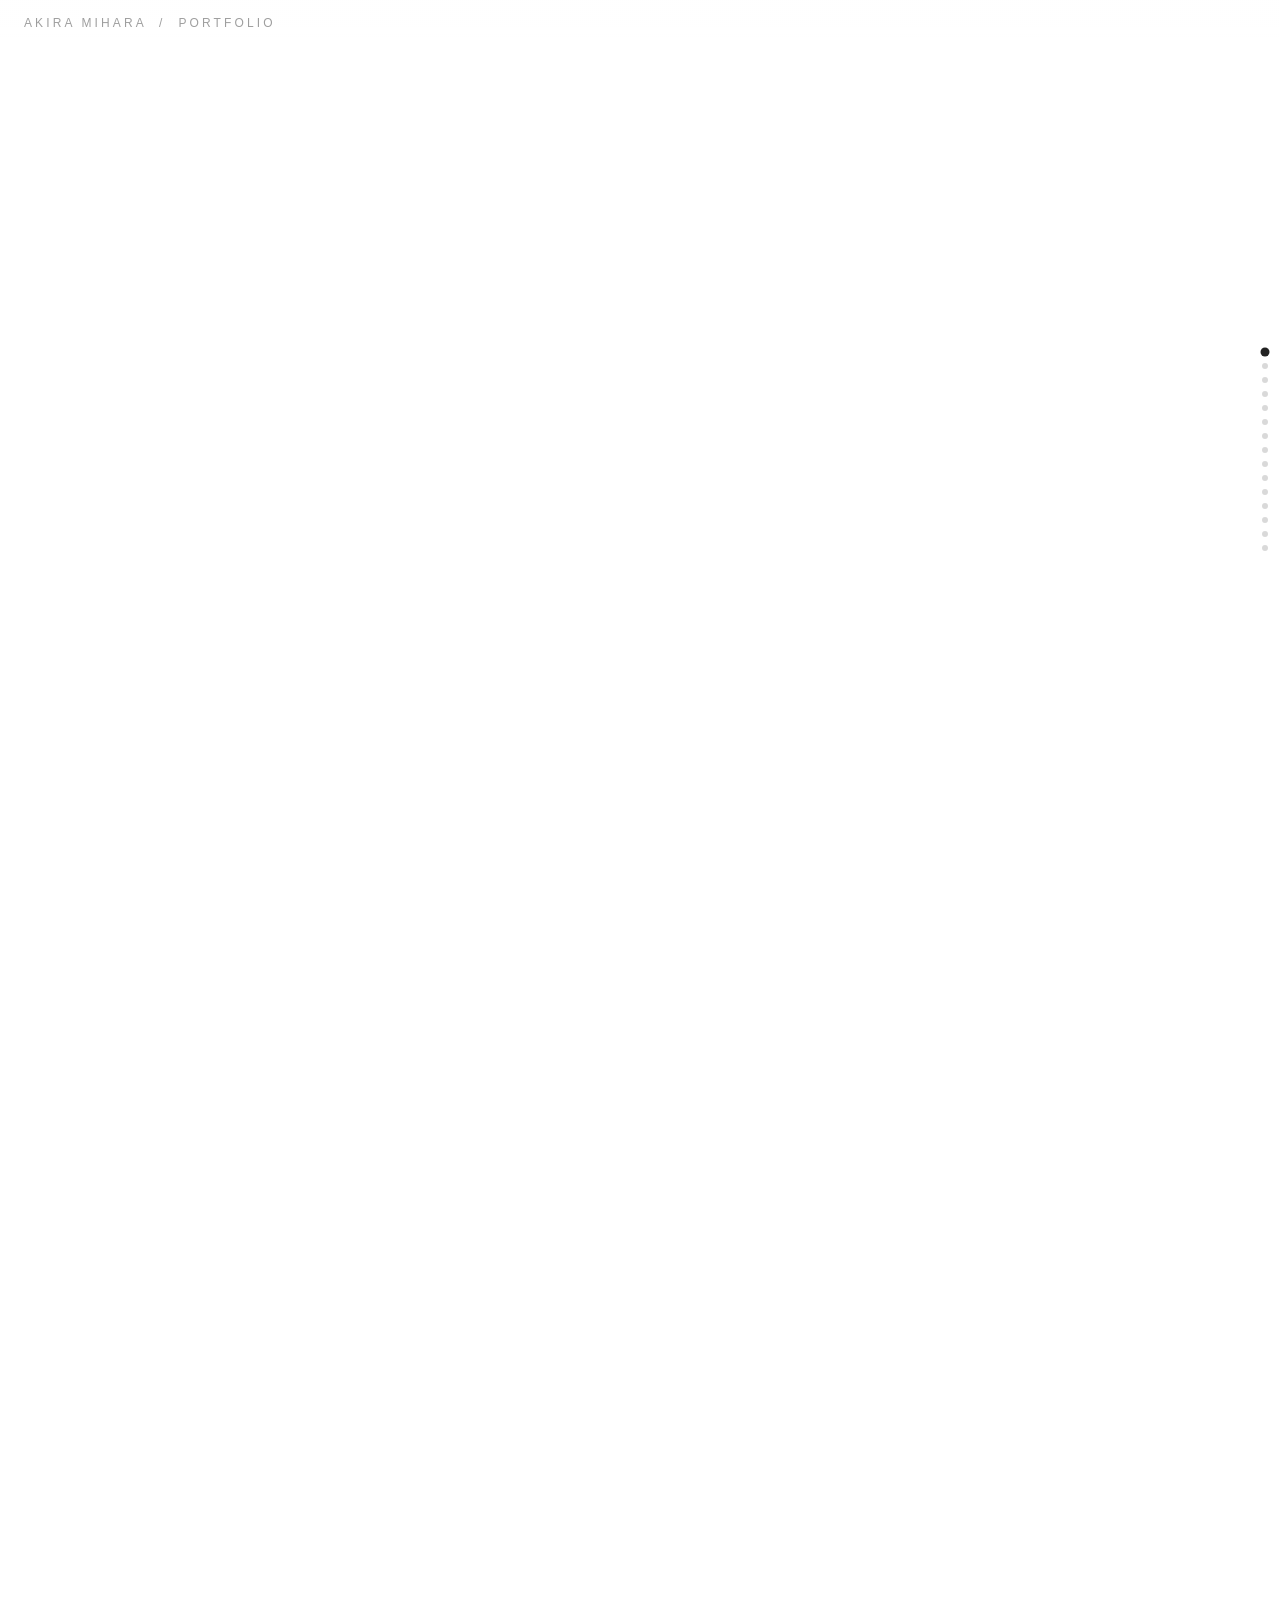
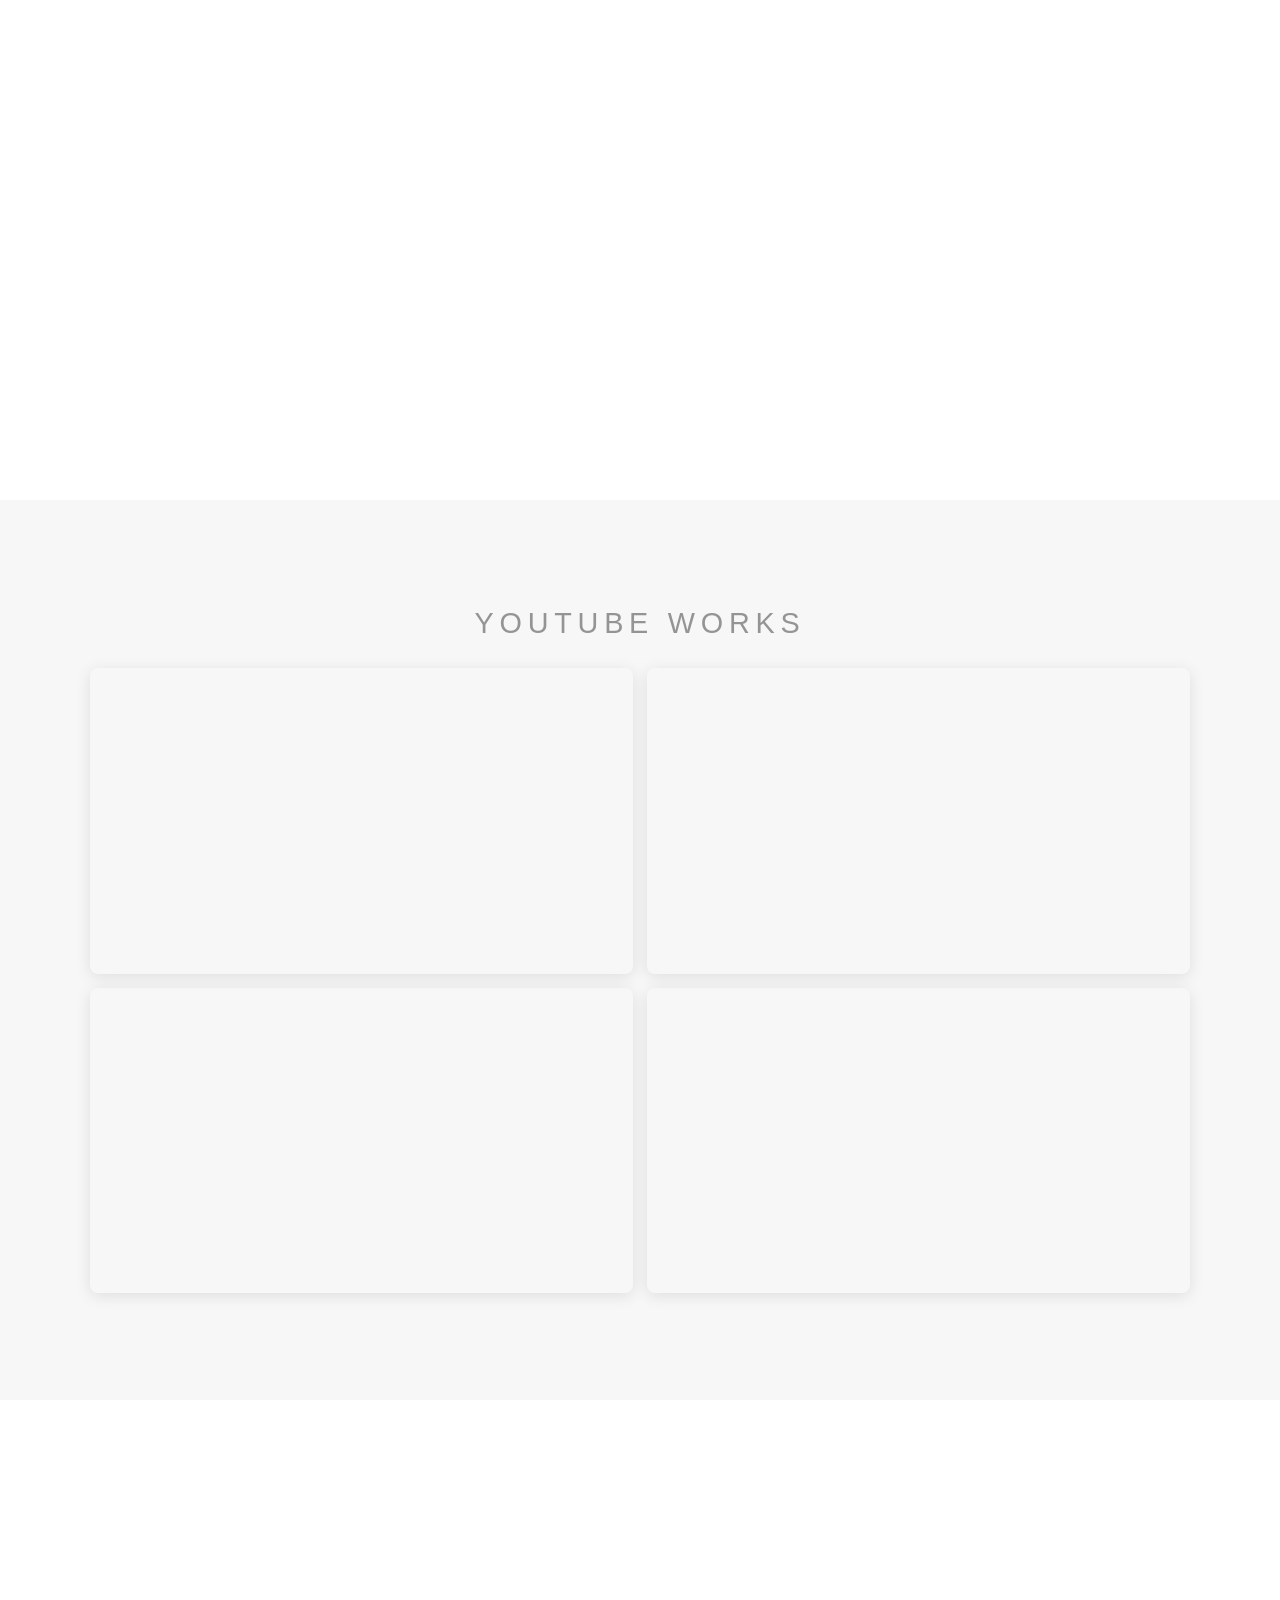
==== commit 6b0df813: "Add files via upload" ====
--- a/index.html
+++ b/index.html
@@ -20,30 +20,29 @@
       position: fixed;
       top: 0; left: 0; right: 0;
       z-index: 999;
-      padding: 22px 40px;
-      display: flex;
-      align-items: center;
-      background: linear-gradient(to bottom, rgba(255,255,255,0.85) 0%, transparent 100%);
+      padding: 16px 24px;
+      background: linear-gradient(to bottom, rgba(255,255,255,0.9) 0%, transparent 100%);
       pointer-events: none;
     }
 
     header h1 {
-      font-size: 0.8rem;
+      font-size: 0.75rem;
       font-weight: 400;
-      letter-spacing: 0.28em;
+      letter-spacing: 0.26em;
       text-transform: uppercase;
-      color: rgba(0,0,0,0.4);
-    }
-
-    /* ── Each video section ── */
+      color: rgba(0,0,0,0.38);
+    }
+
+    /* ── Video section ── */
     .video-section {
       width: 100%;
+      /* svh: スマホのブラウザUIを除いた実際の高さ。未対応ブラウザはvhで代替 */
       height: 100vh;
+      height: 100svh;
       display: flex;
       align-items: center;
       justify-content: center;
       background: #fff;
-      position: relative;
       overflow: hidden;
     }
 
@@ -59,39 +58,42 @@
     .yt-section {
       width: 100%;
       min-height: 100vh;
+      min-height: 100svh;
       background: #f7f7f7;
       display: flex;
       flex-direction: column;
       align-items: center;
       justify-content: center;
-      padding: 80px 48px;
-      gap: 40px;
+      padding: 60px 24px;
+      gap: 28px;
     }
 
     .yt-section h2 {
-      font-size: clamp(1.2rem, 2.5vw, 2rem);
+      font-size: clamp(1rem, 3vw, 1.8rem);
       font-weight: 300;
-      letter-spacing: 0.22em;
+      letter-spacing: 0.2em;
       text-transform: uppercase;
-      color: rgba(0,0,0,0.45);
+      color: rgba(0,0,0,0.4);
     }
 
     .yt-grid {
       display: grid;
       grid-template-columns: 1fr 1fr;
-      gap: 20px;
+      gap: 14px;
       width: 100%;
       max-width: 1100px;
     }
 
-    @media (max-width: 700px) {
+    /* スマホは1列 */
+    @media (max-width: 640px) {
       .yt-grid { grid-template-columns: 1fr; }
+      .yt-section { padding: 48px 16px; }
     }
 
     .yt-item {
-      border-radius: 10px;
+      border-radius: 8px;
       overflow: hidden;
-      box-shadow: 0 4px 20px rgba(0,0,0,0.12);
+      box-shadow: 0 3px 16px rgba(0,0,0,0.1);
     }
 
     .yt-item iframe {
@@ -104,7 +106,7 @@
     /* ── Side navigation dots ── */
     #dot-nav {
       position: fixed;
-      right: 16px;
+      right: 12px;
       top: 50%;
       transform: translateY(-50%);
       display: flex;
@@ -117,10 +119,11 @@
       width: 6px;
       height: 6px;
       border-radius: 50%;
-      background: rgba(0,0,0,0.18);
+      background: rgba(0,0,0,0.15);
       cursor: pointer;
       transition: background 0.3s, transform 0.3s;
       border: none;
+      padding: 0;
     }
 
     .dnav.active {
@@ -134,9 +137,8 @@
       top: 0; left: 0;
       height: 2px;
       width: 0%;
-      background: rgba(0,0,0,0.35);
+      background: rgba(0,0,0,0.3);
       z-index: 1000;
-      transition: width 0.1s;
     }
   </style>
 </head>
@@ -185,7 +187,7 @@
     video.playsInline = true;
     video.preload = 'none';
     section.appendChild(video);
-    return { el: section, type: 'video', video };
+    return { el: section, type: 'video' };
   }
 
   function makeYTSection() {
@@ -224,18 +226,16 @@
   addSection(makeYTSection());
   VIDEOS_AFTER_YT.forEach(f => addSection(makeVideoSection(f)));
 
+  /* 動画: 画面に入ったら再生、出たら停止 */
   const videoObs = new IntersectionObserver((entries) => {
     entries.forEach(entry => {
-      const video = entry.target.querySelector('video');
-      if (!video) return;
-      if (entry.isIntersecting) {
-        video.play().catch(() => {});
-      } else {
-        video.pause();
-      }
-    });
-  }, { threshold: 0.4 });
-
+      const v = entry.target.querySelector('video');
+      if (!v) return;
+      entry.isIntersecting ? v.play().catch(() => {}) : v.pause();
+    });
+  }, { threshold: 0.5 });
+
+  /* YouTube iframe: 画面に近づいたら遅延読み込み */
   const ytObs = new IntersectionObserver((entries) => {
     entries.forEach(entry => {
       if (!entry.isIntersecting) return;
@@ -245,23 +245,25 @@
       });
       ytObs.unobserve(entry.target);
     });
-  }, { threshold: 0.1 });
-
+  }, { threshold: 0.05 });
+
+  /* ドット: アクティブ表示 */
   const dotObs = new IntersectionObserver((entries) => {
     entries.forEach(entry => {
       if (!entry.isIntersecting) return;
       const idx = sections.findIndex(s => s.el === entry.target);
-      if (idx === -1) return;
+      if (idx < 0) return;
       dots.forEach((d, i) => d.classList.toggle('active', i === idx));
     });
   }, { threshold: 0.5 });
 
   sections.forEach(s => {
-    if (s.type === 'video') videoObs.observe(s.el);
+    if (s.type === 'video')   videoObs.observe(s.el);
     if (s.type === 'youtube') ytObs.observe(s.el);
     dotObs.observe(s.el);
   });
 
+  /* スクロールプログレスバー */
   window.addEventListener('scroll', () => {
     const total = document.body.scrollHeight - window.innerHeight;
     topbar.style.width = (total > 0 ? (window.scrollY / total) * 100 : 0) + '%';
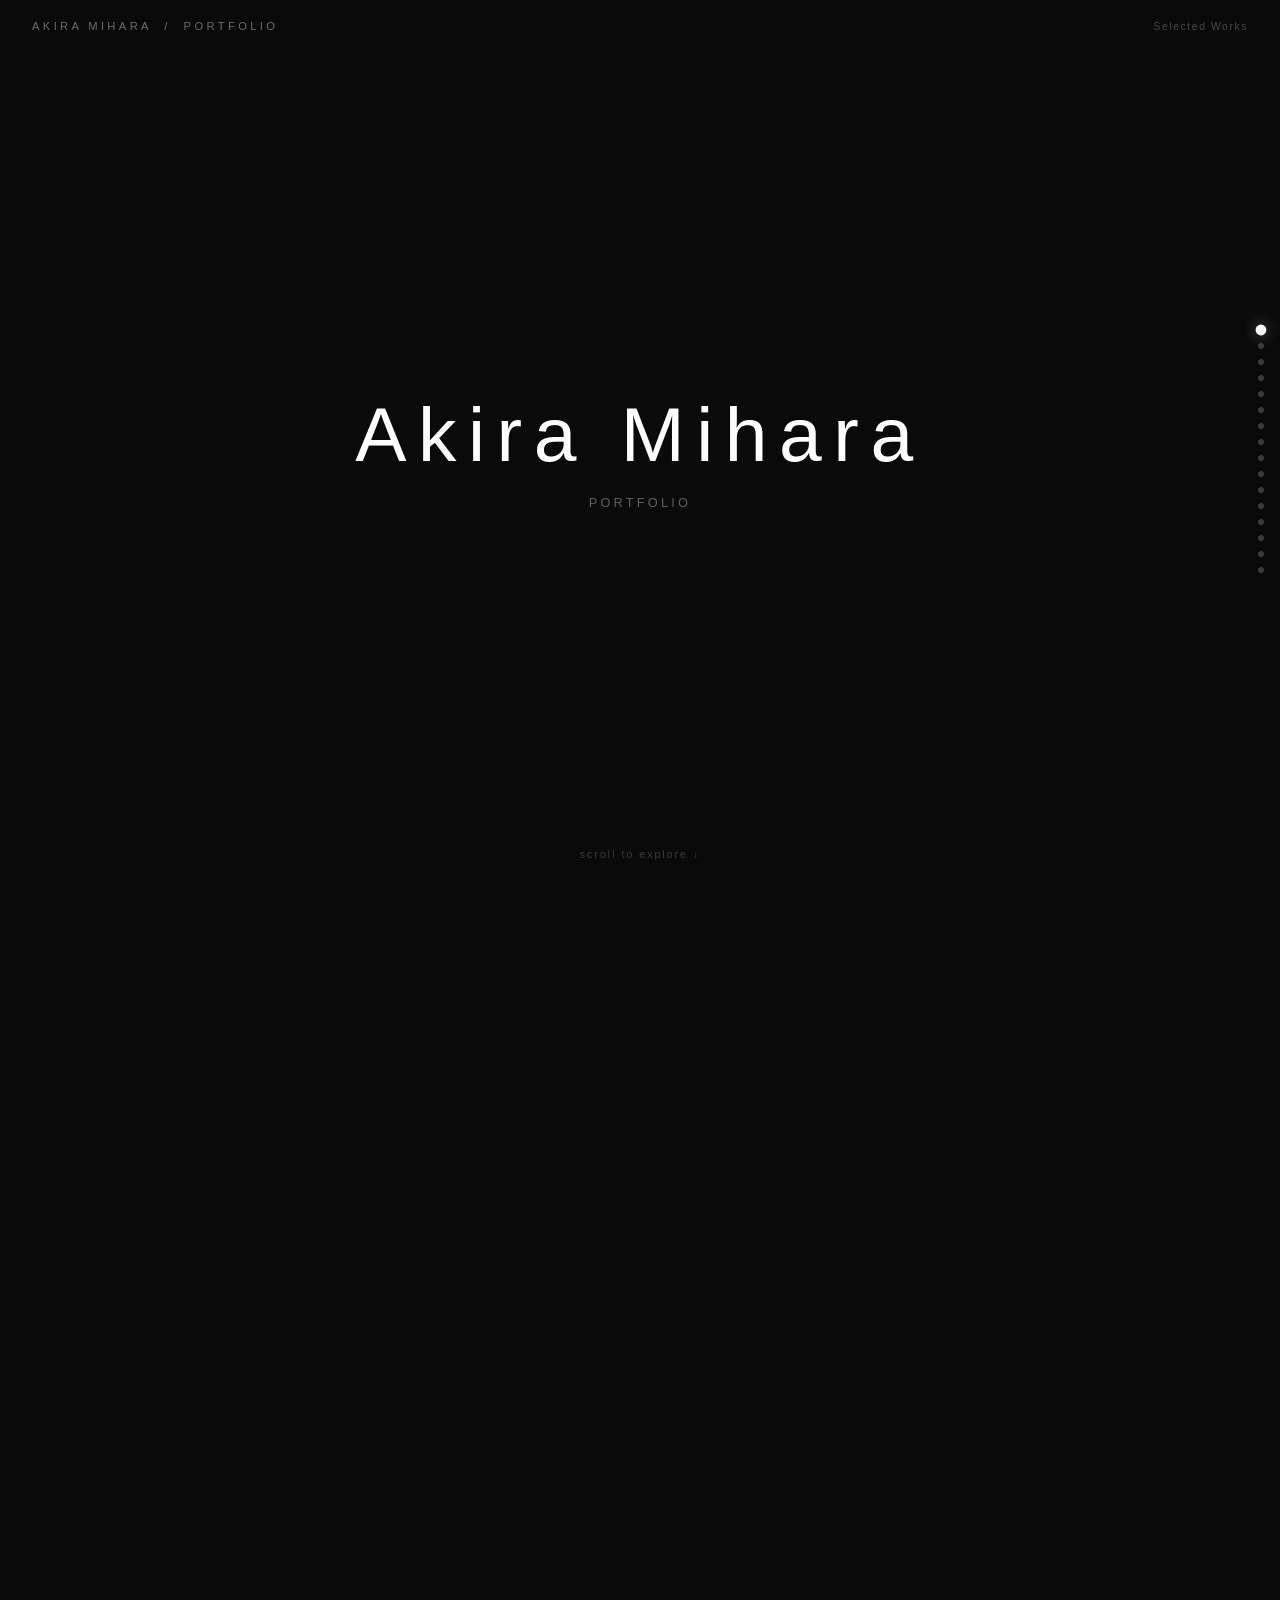
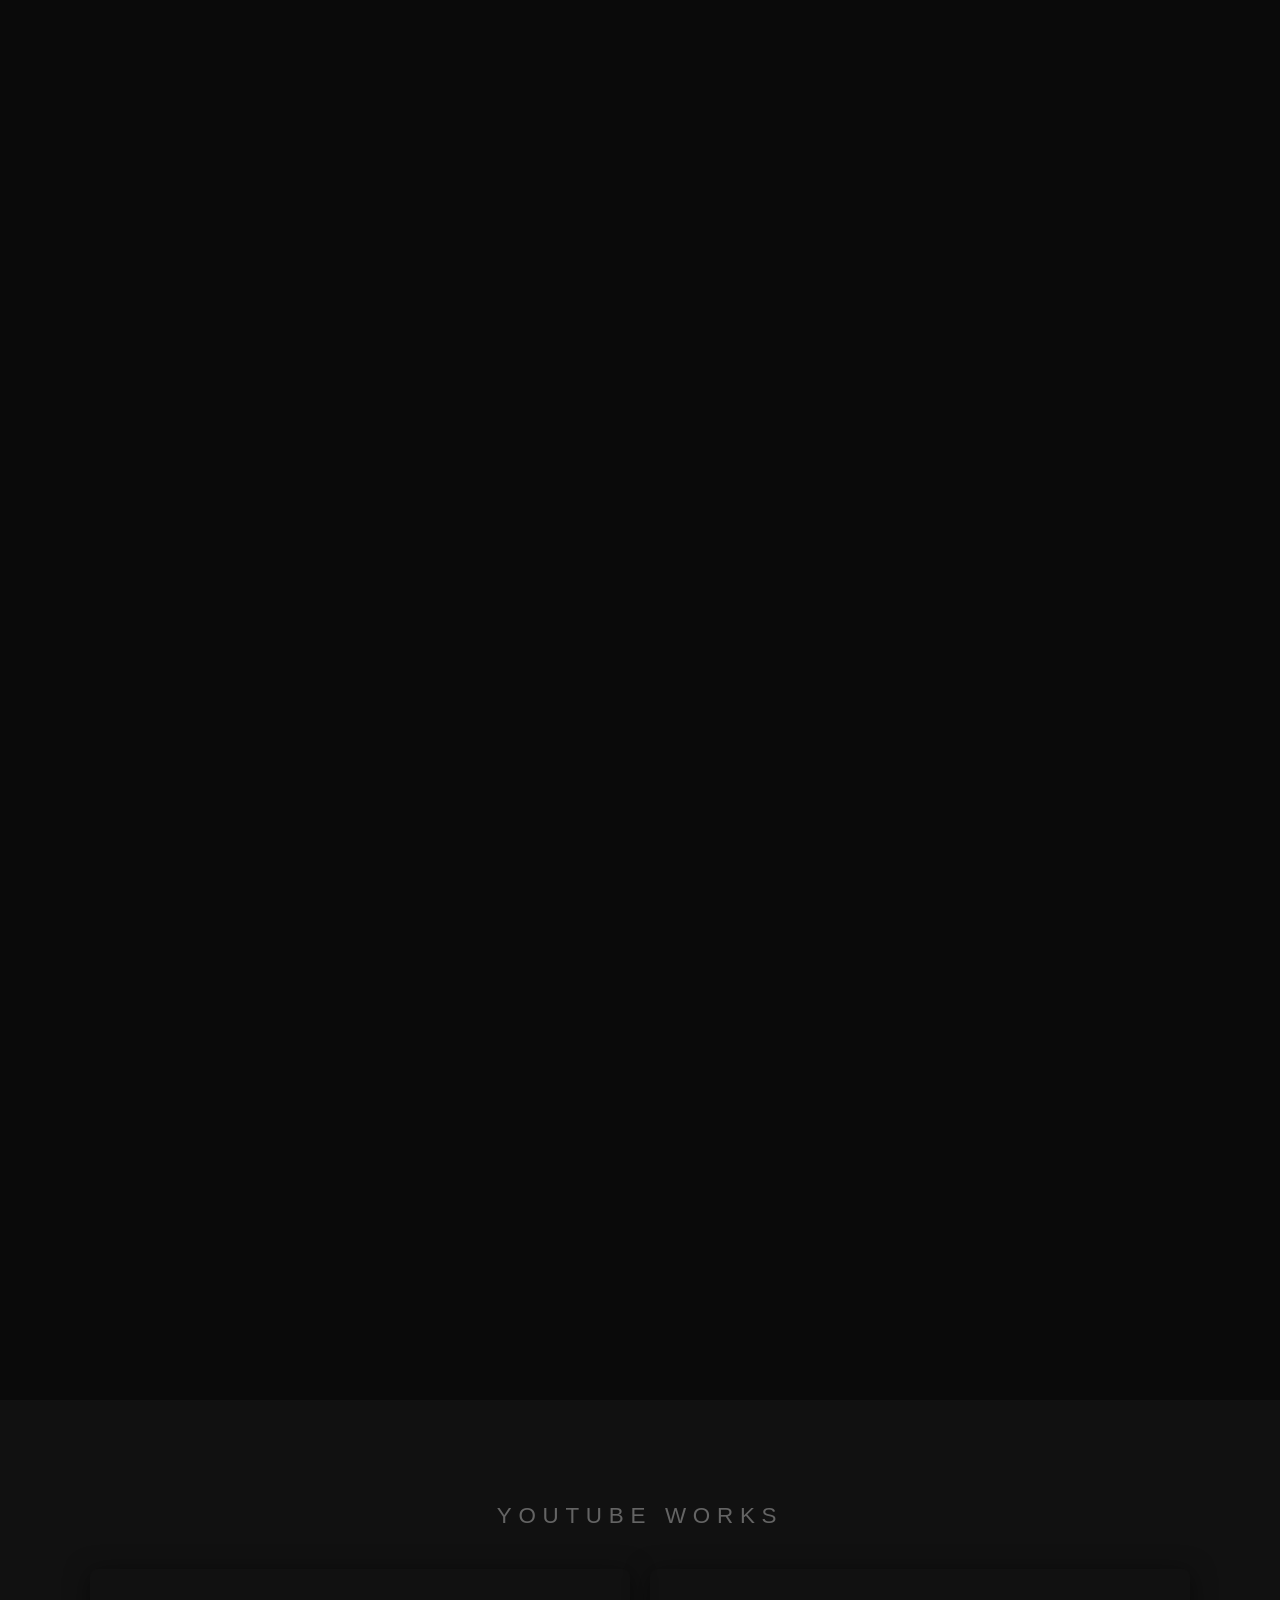
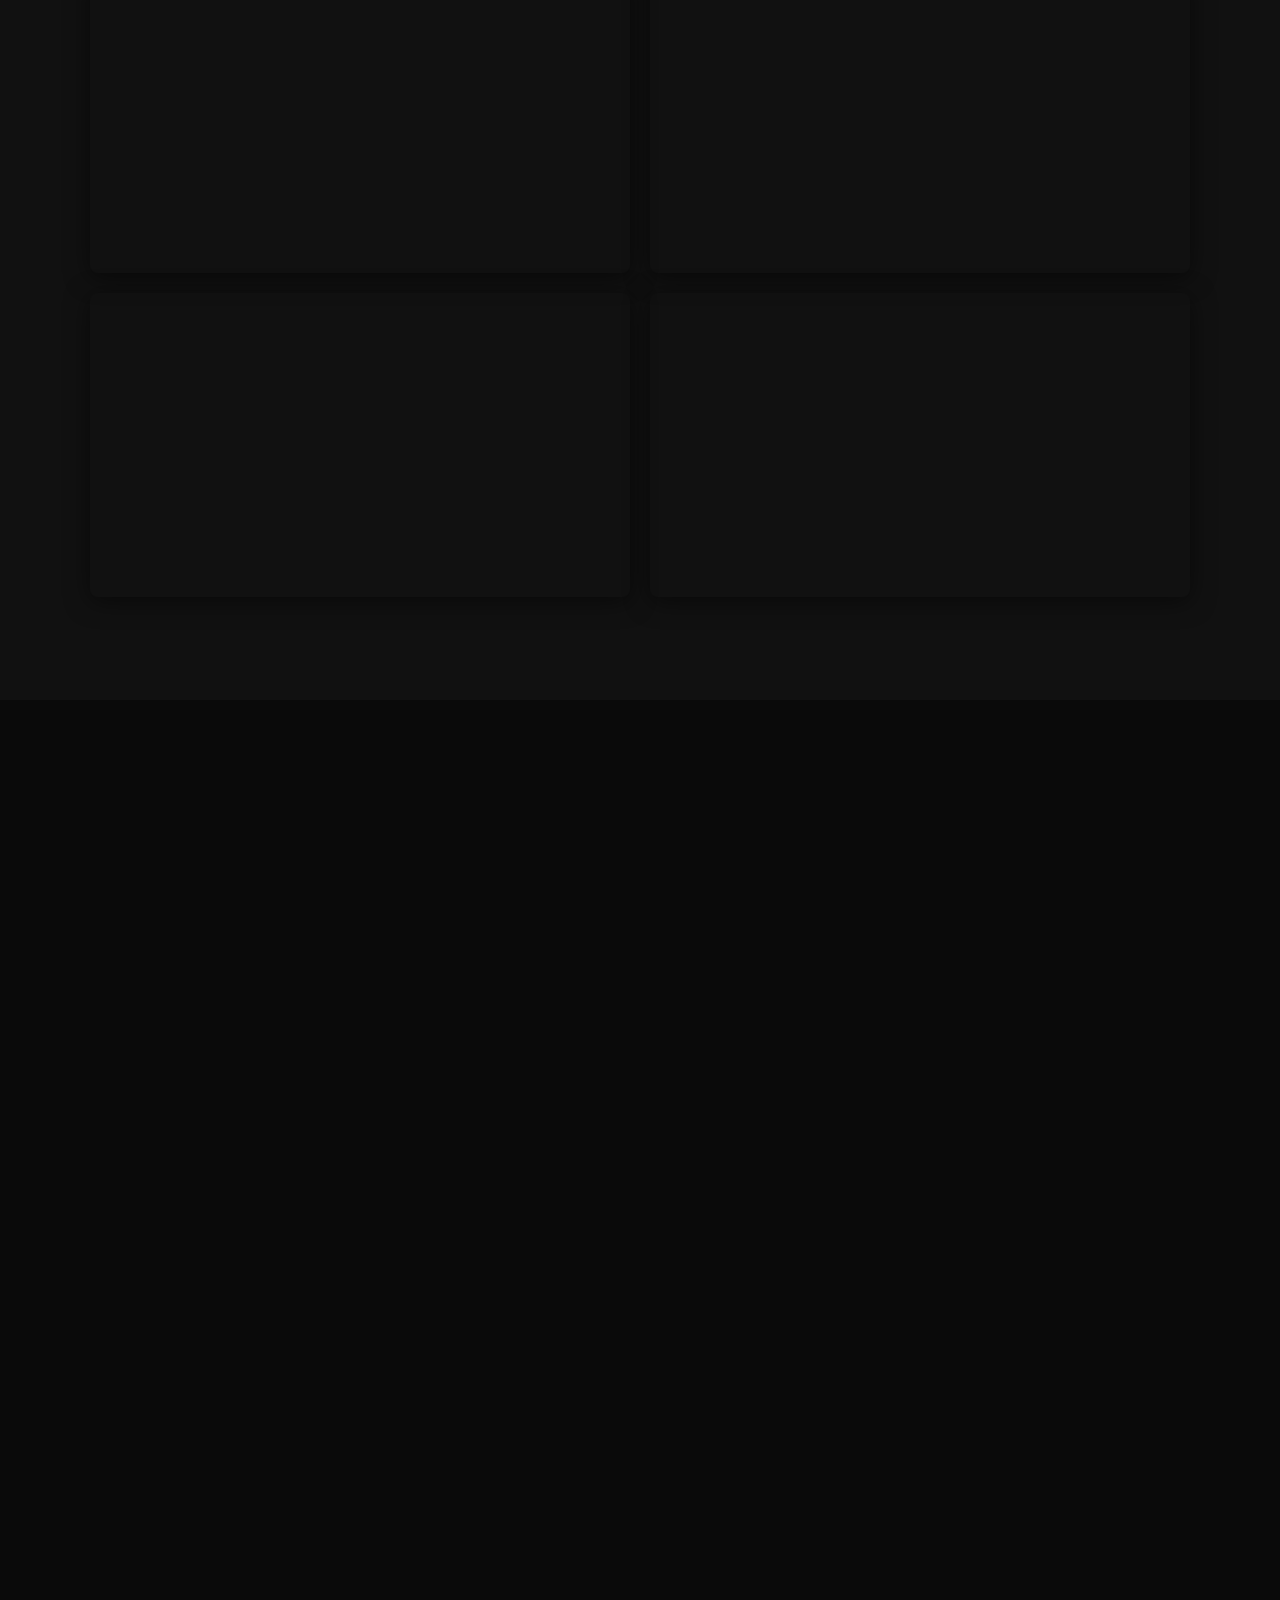
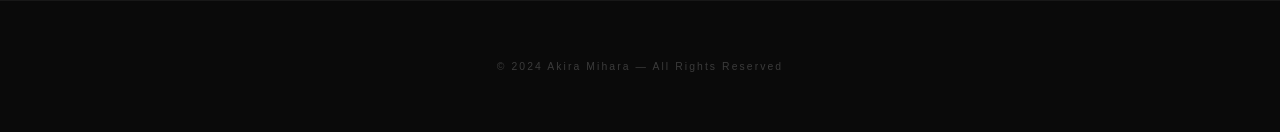
==== commit 1cdc5e29: "Add files via upload" ====
--- a/index.html
+++ b/index.html
@@ -6,139 +6,184 @@
   <title>Akira Mihara – Portfolio</title>
   <style>
     *, *::before, *::after { margin: 0; padding: 0; box-sizing: border-box; }
-
     html { scroll-behavior: smooth; }
-
     body {
-      background: #fff;
-      color: #111;
+      background: #0a0a0a;
+      color: #fff;
       font-family: 'Helvetica Neue', 'Hiragino Sans', Arial, sans-serif;
+      overflow-x: hidden;
+    }
+
+    /* ── Progress Bar ── */
+    #topbar {
+      position: fixed; top: 0; left: 0;
+      height: 2px; width: 0%;
+      background: linear-gradient(90deg, #666, #fff);
+      z-index: 1001;
+      transition: width 0.05s linear;
     }
 
     /* ── Header ── */
     header {
-      position: fixed;
-      top: 0; left: 0; right: 0;
+      position: fixed; top: 0; left: 0; right: 0;
       z-index: 999;
-      padding: 16px 24px;
-      background: linear-gradient(to bottom, rgba(255,255,255,0.9) 0%, transparent 100%);
+      padding: 20px 32px;
+      background: linear-gradient(to bottom, rgba(10,10,10,0.95) 0%, transparent 100%);
       pointer-events: none;
-    }
-
+      display: flex; justify-content: space-between; align-items: center;
+    }
     header h1 {
-      font-size: 0.75rem;
-      font-weight: 400;
-      letter-spacing: 0.26em;
-      text-transform: uppercase;
-      color: rgba(0,0,0,0.38);
-    }
-
-    /* ── Video section ── */
+      font-size: 0.7rem; font-weight: 300;
+      letter-spacing: 0.3em; text-transform: uppercase;
+      color: rgba(255,255,255,0.4);
+    }
+    header span {
+      font-size: 0.65rem; font-weight: 300;
+      letter-spacing: 0.15em;
+      color: rgba(255,255,255,0.25);
+    }
+
+    /* ── Dot Navigation ── */
+    #dot-nav {
+      position: fixed; right: 16px; top: 50%;
+      transform: translateY(-50%);
+      display: flex; flex-direction: column; gap: 10px;
+      z-index: 998;
+    }
+    .dnav {
+      width: 6px; height: 6px; border-radius: 50%;
+      background: rgba(255,255,255,0.2);
+      cursor: pointer; transition: all 0.4s ease;
+      border: none; padding: 0;
+    }
+    .dnav.active {
+      background: #fff;
+      transform: scale(1.8);
+      box-shadow: 0 0 8px rgba(255,255,255,0.4);
+    }
+
+    /* ── Hero ── */
+    .hero {
+      width: 100%; height: 100vh; height: 100svh;
+      display: flex; flex-direction: column;
+      align-items: center; justify-content: center;
+      background: #0a0a0a;
+      position: relative;
+    }
+    .hero h2 {
+      font-size: clamp(2rem, 6vw, 5rem);
+      font-weight: 100; letter-spacing: 0.15em;
+      color: #fff;
+      animation: fadeUp 1.2s ease both;
+    }
+    .hero p {
+      margin-top: 16px;
+      font-size: 0.8rem; font-weight: 300;
+      letter-spacing: 0.25em; text-transform: uppercase;
+      color: rgba(255,255,255,0.35);
+      animation: fadeUp 1.2s 0.3s ease both;
+    }
+    .hero .scroll-hint {
+      position: absolute; bottom: 40px;
+      font-size: 0.65rem; letter-spacing: 0.2em;
+      color: rgba(255,255,255,0.2);
+      animation: pulse 2s infinite;
+    }
+
+    @keyframes fadeUp {
+      from { opacity: 0; transform: translateY(30px); }
+      to { opacity: 1; transform: translateY(0); }
+    }
+    @keyframes pulse {
+      0%, 100% { opacity: 0.2; }
+      50% { opacity: 0.5; }
+    }
+
+    /* ── Video Section ── */
     .video-section {
-      width: 100%;
-      /* svh: スマホのブラウザUIを除いた実際の高さ。未対応ブラウザはvhで代替 */
-      height: 100vh;
-      height: 100svh;
-      display: flex;
-      align-items: center;
-      justify-content: center;
-      background: #fff;
+      width: 100%; height: 100vh; height: 100svh;
+      display: flex; align-items: center; justify-content: center;
+      background: #0a0a0a;
       overflow: hidden;
-    }
-
+      position: relative;
+    }
     .video-section video {
-      width: 100%;
-      height: 100%;
-      object-fit: contain;
-      background: #fff;
+      width: 100%; height: 100%;
+      object-fit: cover;
       display: block;
-    }
-
-    /* ── YouTube section ── */
+      opacity: 0;
+      transition: opacity 0.8s ease;
+    }
+    .video-section video.visible { opacity: 1; }
+
+    .video-label {
+      position: absolute; bottom: 32px; left: 32px;
+      font-size: 0.65rem; font-weight: 300;
+      letter-spacing: 0.3em; text-transform: uppercase;
+      color: rgba(255,255,255,0.25);
+      opacity: 0; transform: translateY(10px);
+      transition: all 0.6s ease 0.3s;
+    }
+    .video-section.in-view .video-label {
+      opacity: 1; transform: translateY(0);
+    }
+
+    /* ── YouTube Section ── */
     .yt-section {
       width: 100%;
-      min-height: 100vh;
-      min-height: 100svh;
-      background: #f7f7f7;
-      display: flex;
-      flex-direction: column;
-      align-items: center;
-      justify-content: center;
-      padding: 60px 24px;
-      gap: 28px;
-    }
-
+      min-height: 100vh; min-height: 100svh;
+      background: #111;
+      display: flex; flex-direction: column;
+      align-items: center; justify-content: center;
+      padding: 80px 32px; gap: 40px;
+    }
     .yt-section h2 {
-      font-size: clamp(1rem, 3vw, 1.8rem);
-      font-weight: 300;
-      letter-spacing: 0.2em;
+      font-size: clamp(0.9rem, 2.5vw, 1.4rem);
+      font-weight: 200; letter-spacing: 0.3em;
       text-transform: uppercase;
-      color: rgba(0,0,0,0.4);
-    }
-
+      color: rgba(255,255,255,0.35);
+    }
     .yt-grid {
       display: grid;
       grid-template-columns: 1fr 1fr;
-      gap: 14px;
-      width: 100%;
-      max-width: 1100px;
-    }
-
-    /* スマホは1列 */
+      gap: 20px; width: 100%; max-width: 1100px;
+    }
     @media (max-width: 640px) {
       .yt-grid { grid-template-columns: 1fr; }
-      .yt-section { padding: 48px 16px; }
-    }
-
+      .yt-section { padding: 60px 16px; }
+    }
     .yt-item {
-      border-radius: 8px;
-      overflow: hidden;
-      box-shadow: 0 3px 16px rgba(0,0,0,0.1);
-    }
-
+      border-radius: 8px; overflow: hidden;
+      box-shadow: 0 4px 24px rgba(0,0,0,0.5);
+      transition: transform 0.3s ease, box-shadow 0.3s ease;
+    }
+    .yt-item:hover {
+      transform: translateY(-4px);
+      box-shadow: 0 8px 32px rgba(0,0,0,0.7);
+    }
     .yt-item iframe {
-      width: 100%;
-      aspect-ratio: 16 / 9;
-      border: none;
-      display: block;
-    }
-
-    /* ── Side navigation dots ── */
-    #dot-nav {
-      position: fixed;
-      right: 12px;
-      top: 50%;
-      transform: translateY(-50%);
-      display: flex;
-      flex-direction: column;
-      gap: 8px;
-      z-index: 998;
-    }
-
-    .dnav {
-      width: 6px;
-      height: 6px;
-      border-radius: 50%;
-      background: rgba(0,0,0,0.15);
-      cursor: pointer;
-      transition: background 0.3s, transform 0.3s;
-      border: none;
-      padding: 0;
-    }
-
-    .dnav.active {
-      background: #222;
-      transform: scale(1.5);
-    }
-
-    /* ── Scroll progress bar ── */
-    #topbar {
-      position: fixed;
-      top: 0; left: 0;
-      height: 2px;
-      width: 0%;
-      background: rgba(0,0,0,0.3);
-      z-index: 1000;
+      width: 100%; aspect-ratio: 16/9;
+      border: none; display: block;
+    }
+
+    /* ── Footer ── */
+    footer {
+      padding: 60px 32px;
+      text-align: center;
+      background: #0a0a0a;
+      border-top: 1px solid rgba(255,255,255,0.06);
+    }
+    footer p {
+      font-size: 0.65rem; font-weight: 300;
+      letter-spacing: 0.2em;
+      color: rgba(255,255,255,0.2);
+    }
+
+    /* ── Divider ── */
+    .section-divider {
+      width: 40px; height: 1px;
+      background: rgba(255,255,255,0.08);
+      margin: 0 auto;
     }
   </style>
 </head>
@@ -148,27 +193,33 @@
 
 <header>
   <h1>Akira Mihara &nbsp;/&nbsp; Portfolio</h1>
+  <span>Selected Works</span>
 </header>
 
 <div id="dot-nav"></div>
 
-<main id="main"></main>
+<main id="main">
+  <section class="hero">
+    <h2>Akira Mihara</h2>
+    <p>Portfolio</p>
+    <span class="scroll-hint">scroll to explore ↓</span>
+  </section>
+</main>
+
+<footer>
+  <p>© 2024 Akira Mihara — All Rights Reserved</p>
+</footer>
 
 <script>
   const RAW = 'https://raw.githubusercontent.com/AkiraMihara1289/MyPortfolio/main/';
 
-  const VIDEOS_BEFORE_YT = [
+  const VIDEOS = [
     '1.mp4','2.mp4','3.mp4','4.mp4','5.mp4','6.mp4',
     '7.mp4','8.mp4','8-1.mp4','9.mp4','10.mp4','11.mp4','12.mp4'
   ];
-  const VIDEOS_AFTER_YT = ['13.mp4'];
-
-  const YT_IDS = [
-    'GNHDcUYDhSk',
-    'oXhrMMxpMfw',
-    'CLzW-r_4Ve4',
-    'ZGJObgGDjmI'
-  ];
+  const VIDEOS_AFTER = ['13.mp4'];
+
+  const YT_IDS = ['GNHDcUYDhSk','oXhrMMxpMfw','CLzW-r_4Ve4','ZGJObgGDjmI'];
 
   const main = document.getElementById('main');
   const dotNav = document.getElementById('dot-nav');
@@ -177,7 +228,9 @@
   const sections = [];
   const dots = [];
 
-  function makeVideoSection(src) {
+  function pad(n) { return String(n).padStart(2, '0'); }
+
+  function makeVideoSection(src, index) {
     const section = document.createElement('section');
     section.className = 'video-section';
     const video = document.createElement('video');
@@ -187,15 +240,19 @@
     video.playsInline = true;
     video.preload = 'none';
     section.appendChild(video);
+    const label = document.createElement('div');
+    label.className = 'video-label';
+    label.textContent = 'Work ' + pad(index);
+    section.appendChild(label);
     return { el: section, type: 'video' };
   }
 
   function makeYTSection() {
     const section = document.createElement('section');
     section.className = 'yt-section';
-    const heading = document.createElement('h2');
-    heading.textContent = 'YouTube Works';
-    section.appendChild(heading);
+    const h = document.createElement('h2');
+    h.textContent = 'YouTube Works';
+    section.appendChild(h);
     const grid = document.createElement('div');
     grid.className = 'yt-grid';
     YT_IDS.forEach(id => {
@@ -222,21 +279,38 @@
     dots.push(btn);
   }
 
-  VIDEOS_BEFORE_YT.forEach(f => addSection(makeVideoSection(f)));
+  // Hero dot
+  const heroSection = document.querySelector('.hero');
+  sections.push({ el: heroSection, type: 'hero' });
+  const heroBtn = document.createElement('button');
+  heroBtn.className = 'dnav active';
+  heroBtn.addEventListener('click', () => heroSection.scrollIntoView({ behavior: 'smooth' }));
+  dotNav.appendChild(heroBtn);
+  dots.push(heroBtn);
+
+  let workIndex = 1;
+  VIDEOS.forEach(f => { addSection(makeVideoSection(f, workIndex)); workIndex++; });
   addSection(makeYTSection());
-  VIDEOS_AFTER_YT.forEach(f => addSection(makeVideoSection(f)));
-
-  /* 動画: 画面に入ったら再生、出たら停止 */
-  const videoObs = new IntersectionObserver((entries) => {
+  VIDEOS_AFTER.forEach(f => { addSection(makeVideoSection(f, workIndex)); workIndex++; });
+
+  // Observers
+  const videoObs = new IntersectionObserver(entries => {
     entries.forEach(entry => {
       const v = entry.target.querySelector('video');
       if (!v) return;
-      entry.isIntersecting ? v.play().catch(() => {}) : v.pause();
+      if (entry.isIntersecting) {
+        v.play().catch(() => {});
+        v.classList.add('visible');
+        entry.target.classList.add('in-view');
+      } else {
+        v.pause();
+        v.classList.remove('visible');
+        entry.target.classList.remove('in-view');
+      }
     });
-  }, { threshold: 0.5 });
-
-  /* YouTube iframe: 画面に近づいたら遅延読み込み */
-  const ytObs = new IntersectionObserver((entries) => {
+  }, { threshold: 0.4 });
+
+  const ytObs = new IntersectionObserver(entries => {
     entries.forEach(entry => {
       if (!entry.isIntersecting) return;
       entry.target.querySelectorAll('iframe[data-src]').forEach(iframe => {
@@ -247,23 +321,22 @@
     });
   }, { threshold: 0.05 });
 
-  /* ドット: アクティブ表示 */
-  const dotObs = new IntersectionObserver((entries) => {
+  const dotObs = new IntersectionObserver(entries => {
     entries.forEach(entry => {
       if (!entry.isIntersecting) return;
       const idx = sections.findIndex(s => s.el === entry.target);
       if (idx < 0) return;
       dots.forEach((d, i) => d.classList.toggle('active', i === idx));
     });
-  }, { threshold: 0.5 });
+  }, { threshold: 0.4 });
 
   sections.forEach(s => {
-    if (s.type === 'video')   videoObs.observe(s.el);
+    if (s.type === 'video') videoObs.observe(s.el);
     if (s.type === 'youtube') ytObs.observe(s.el);
     dotObs.observe(s.el);
   });
 
-  /* スクロールプログレスバー */
+  // Scroll progress
   window.addEventListener('scroll', () => {
     const total = document.body.scrollHeight - window.innerHeight;
     topbar.style.width = (total > 0 ? (window.scrollY / total) * 100 : 0) + '%';
